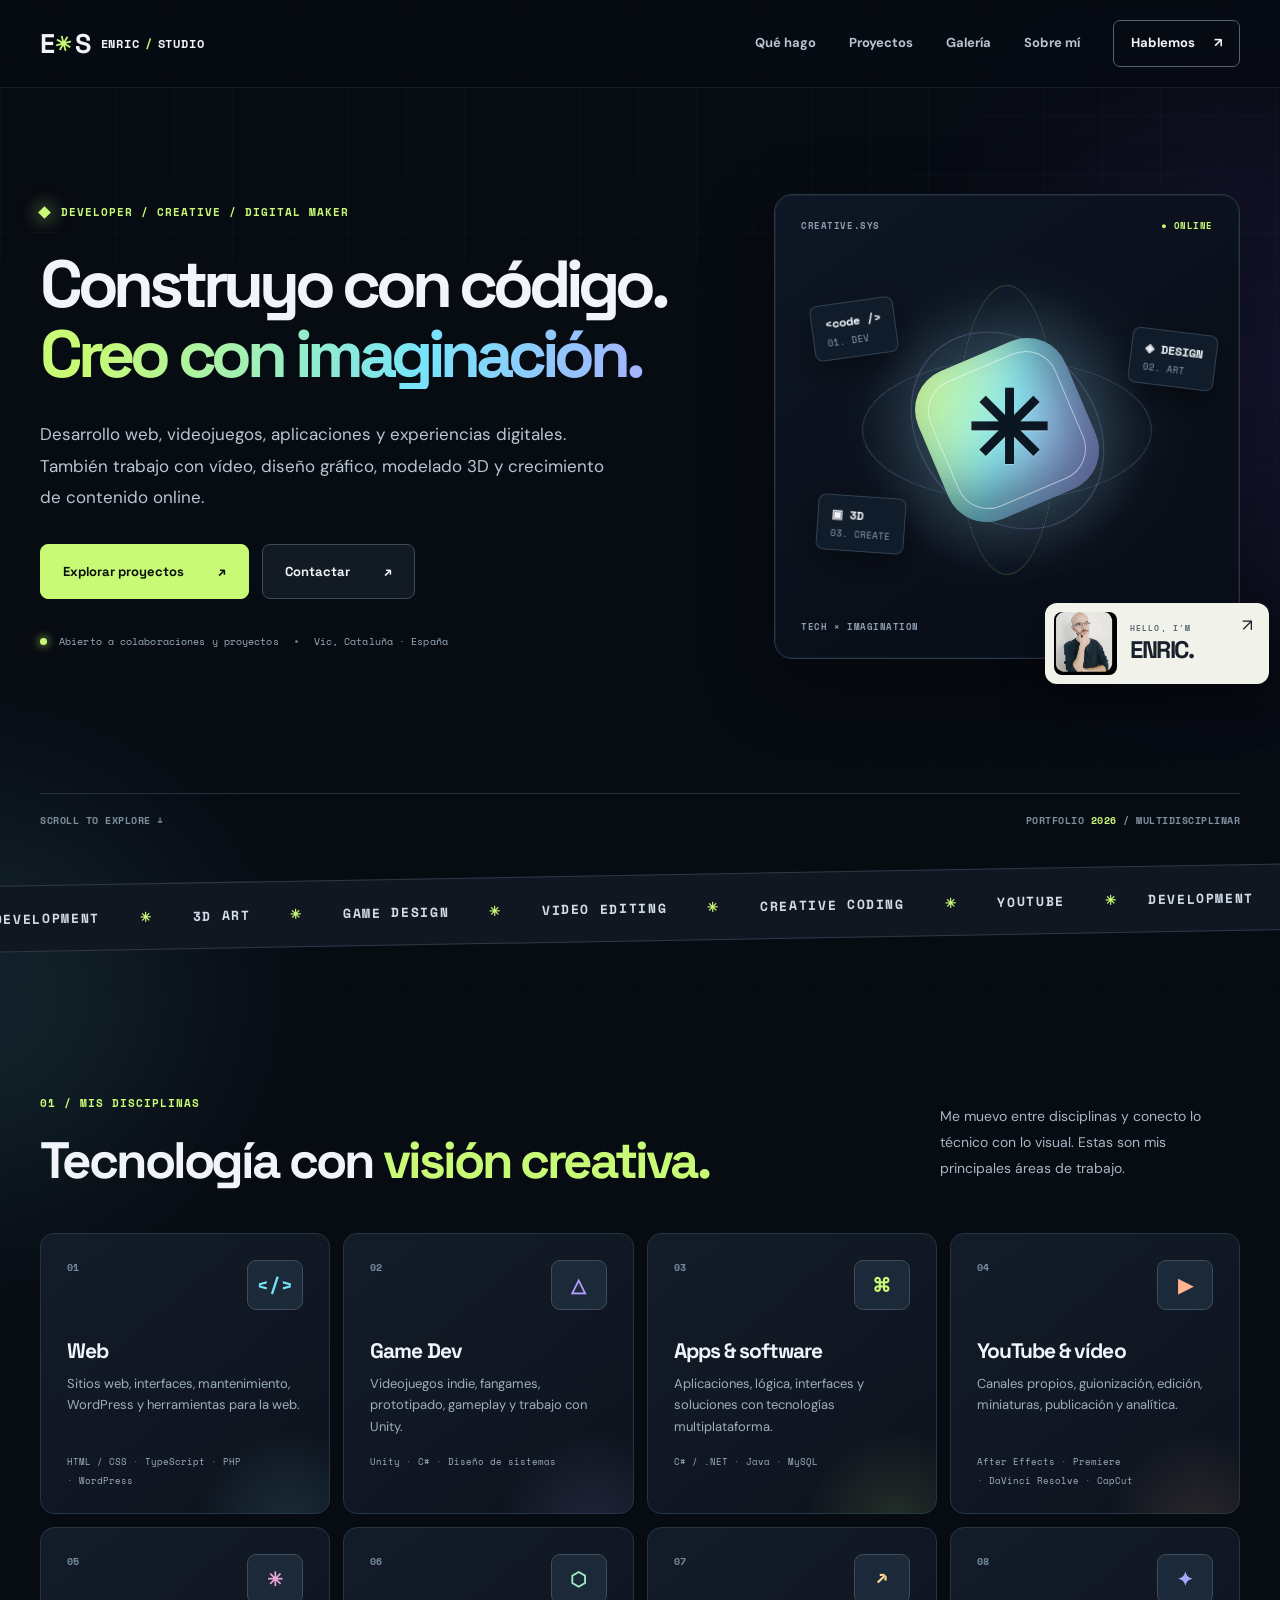
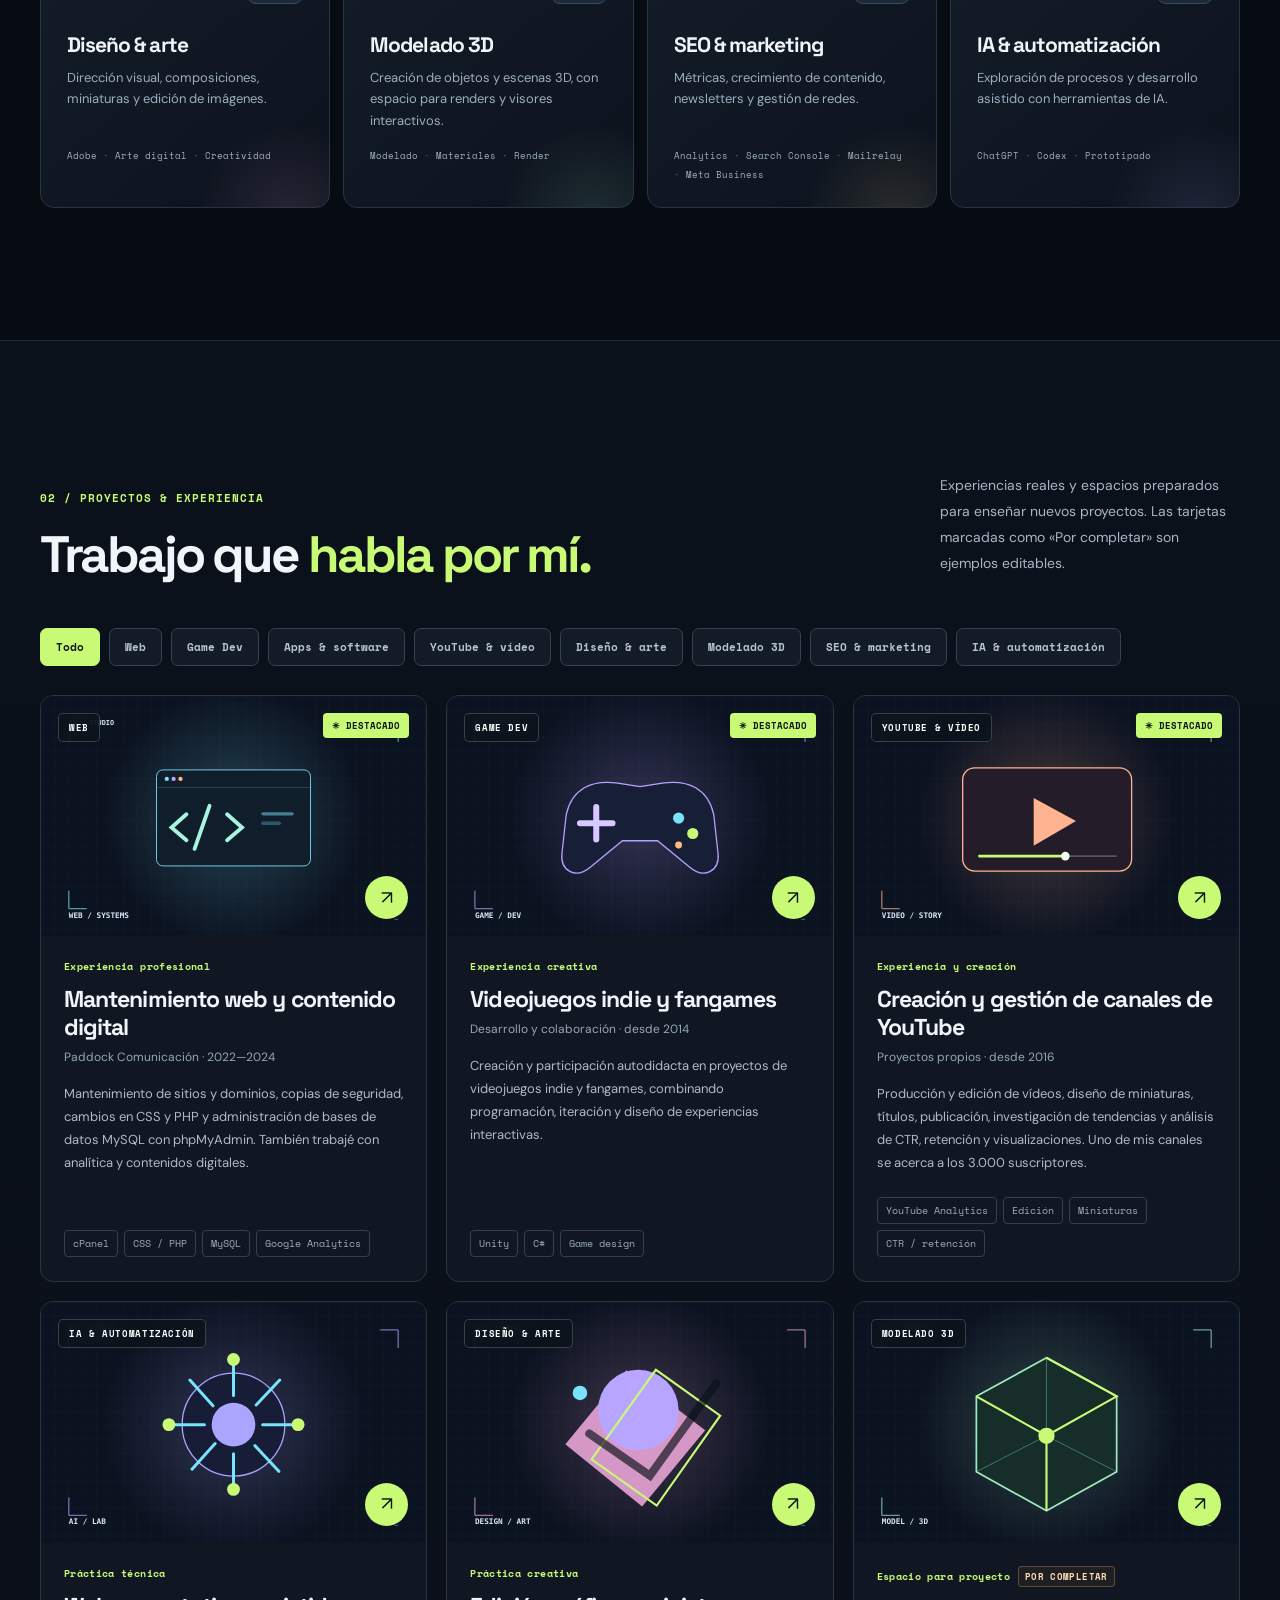
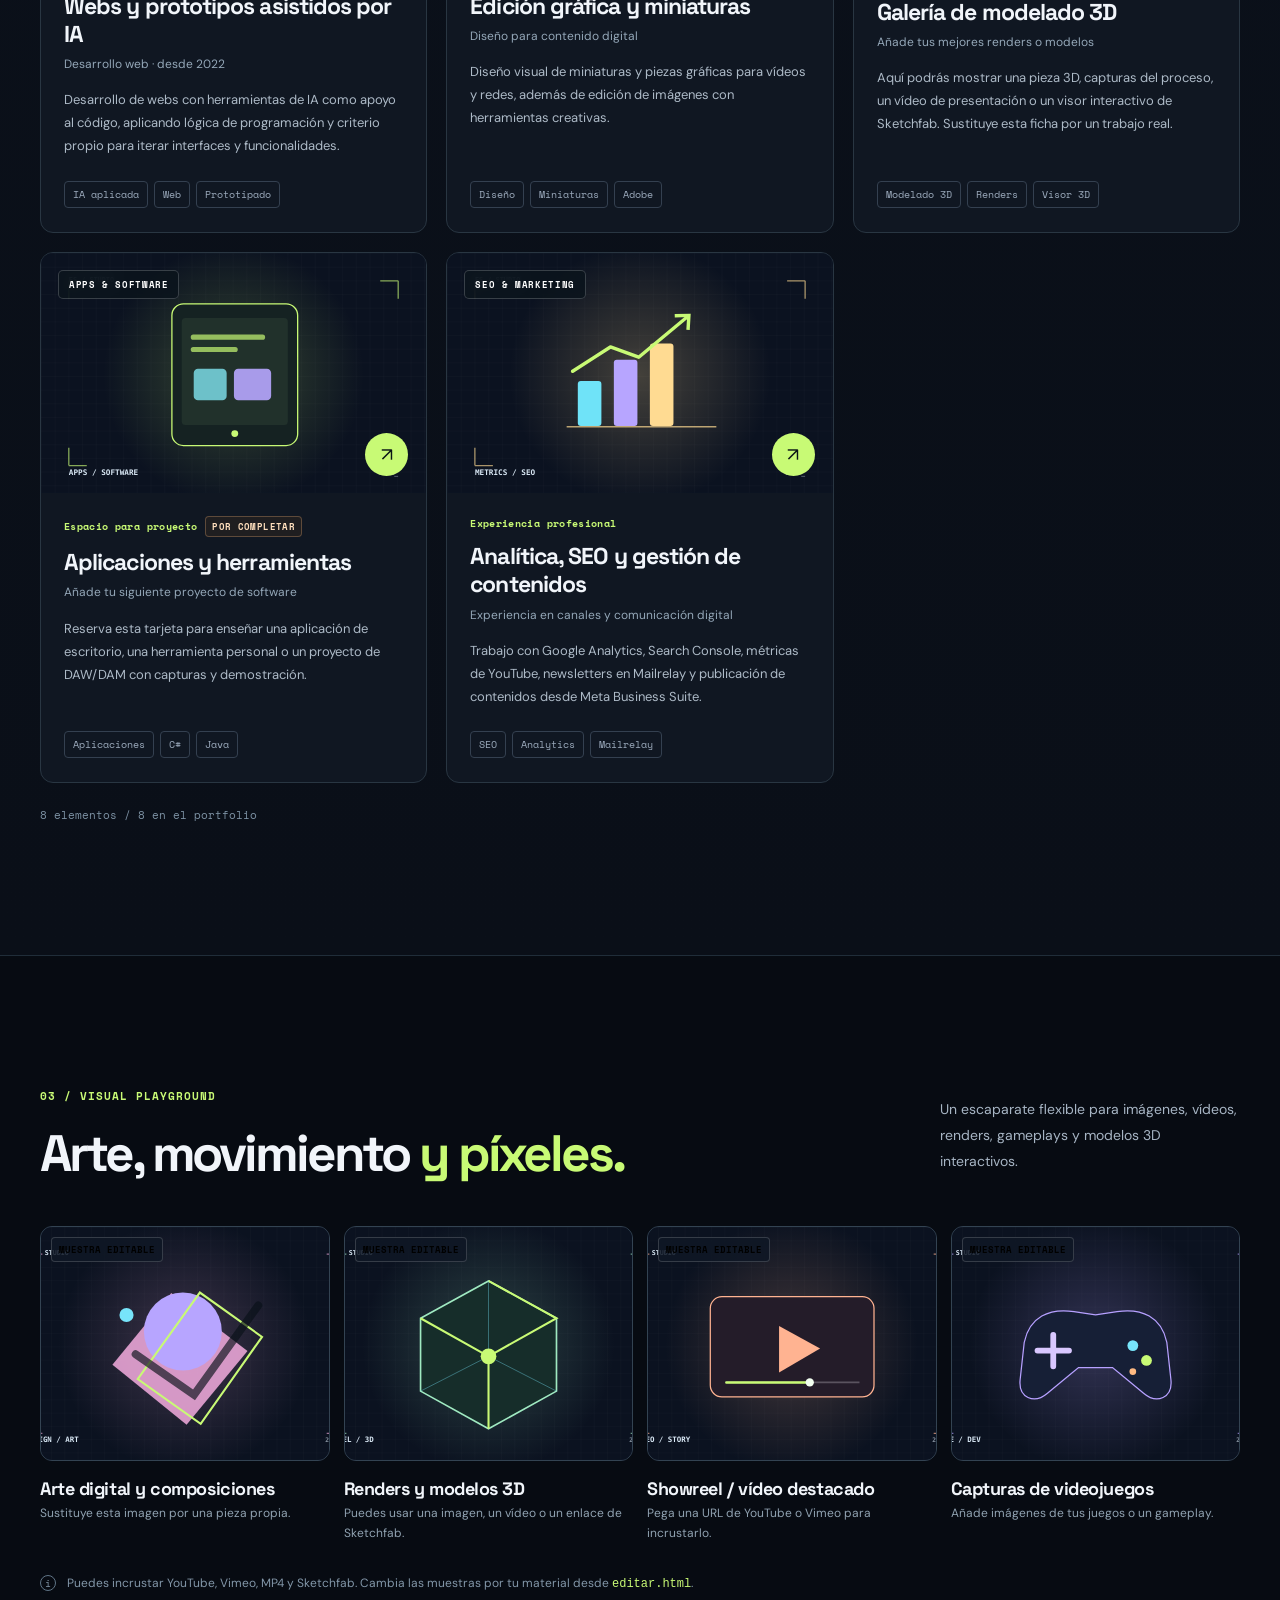
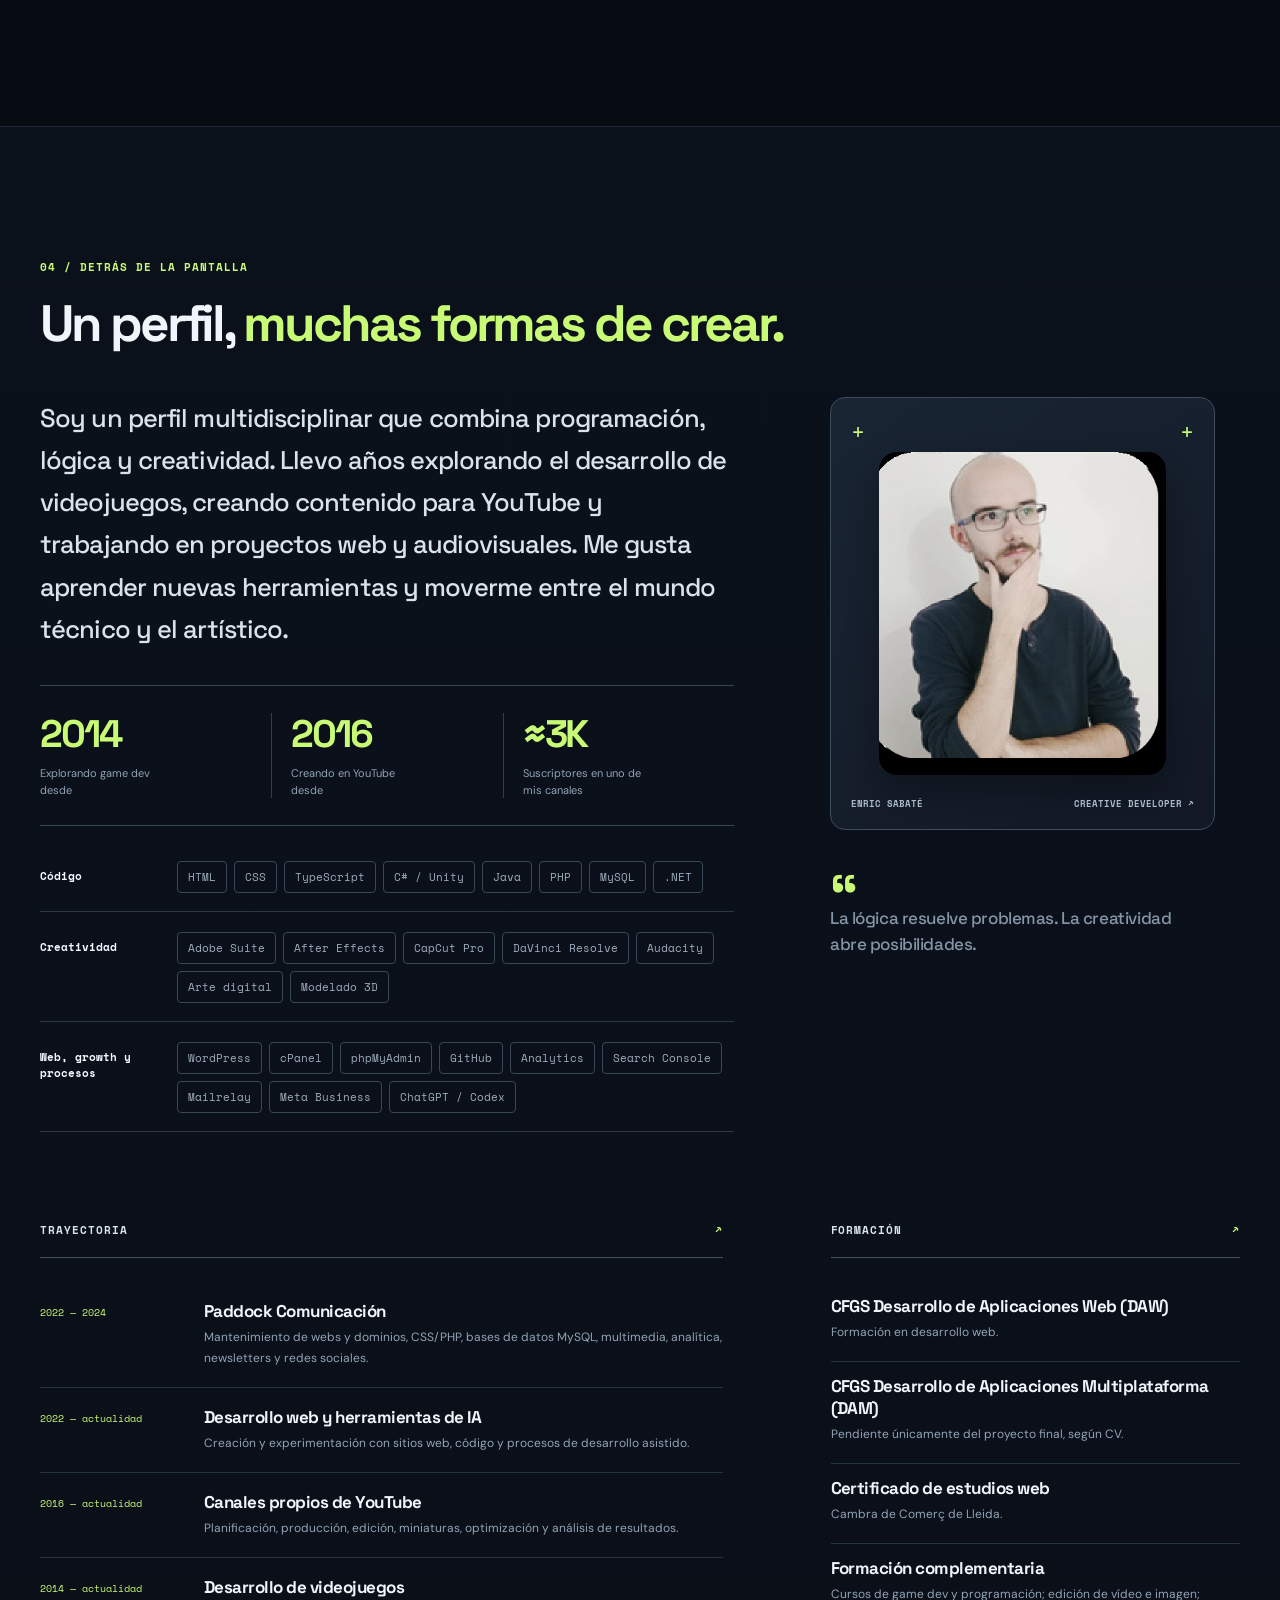
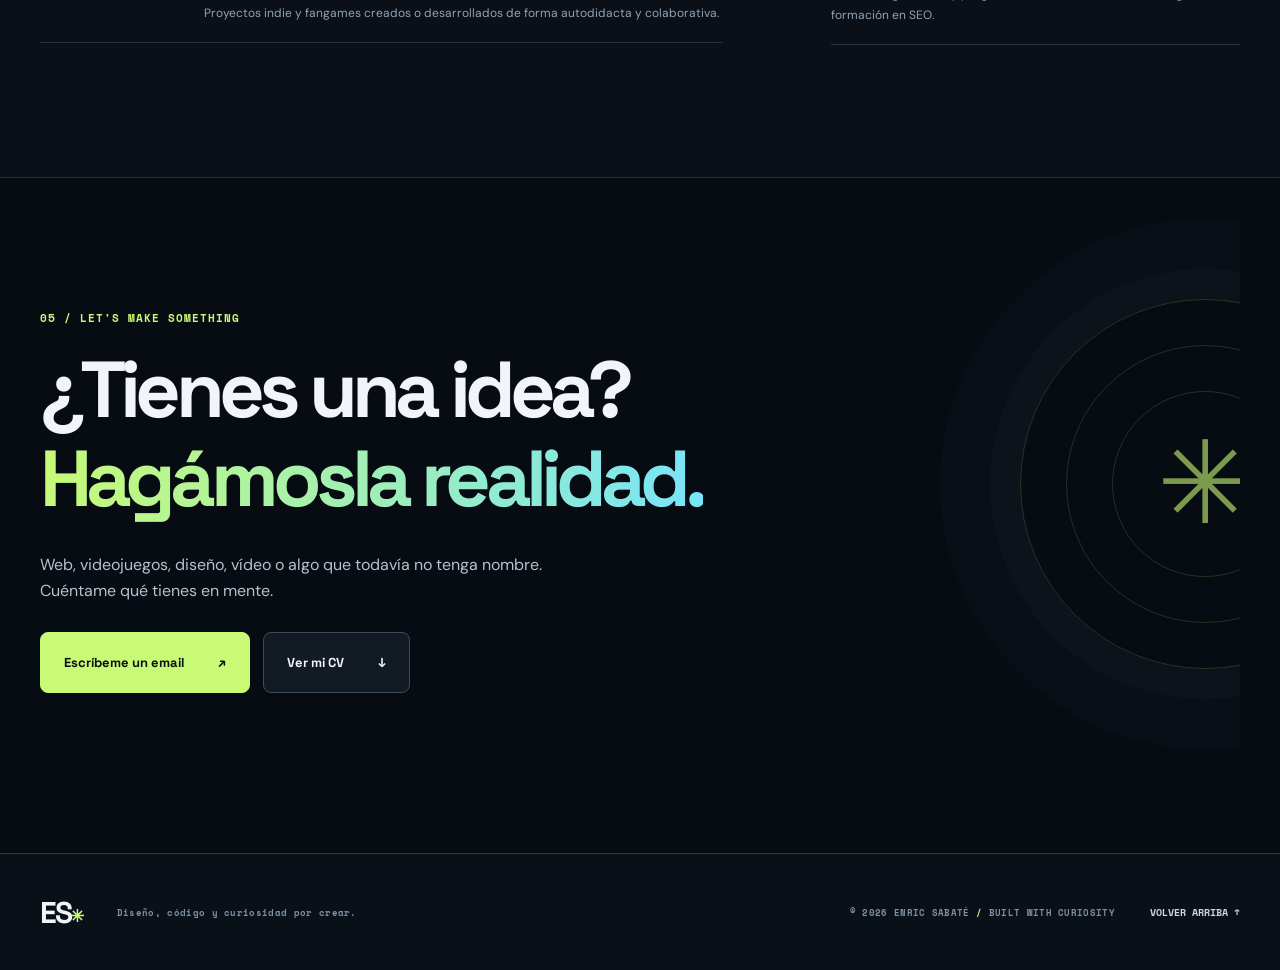
==== index.html @ 43c21bf7 "Add files via upload" ====
<!doctype html>
<html lang="es">
<head>
  <meta charset="utf-8">
  <meta name="viewport" content="width=device-width, initial-scale=1">
  <meta name="theme-color" content="#070b12">
  <meta name="description" content="Enric Sabaté Puertas: desarrollo web, videojuegos, apps, YouTube, arte digital y modelado 3D. Portfolio de desarrollo y creatividad.">
  <meta property="og:title" content="Enric Sabaté — Desarrollo & Creatividad">
  <meta property="og:description" content="Código, videojuegos, vídeo, diseño y 3D. Explora mi trabajo.">
  <meta property="og:type" content="website">
  <link rel="icon" href="assets/favicon.svg" type="image/svg+xml">
  <link rel="preconnect" href="https://fonts.googleapis.com">
  <link rel="preconnect" href="https://fonts.gstatic.com" crossorigin>
  <link href="https://fonts.googleapis.com/css2?family=DM+Sans:wght@400;500;600;700;800&family=Space+Grotesk:wght@400;500;600;700&family=Space+Mono:wght@400;700&display=swap" rel="stylesheet">
  <link rel="stylesheet" href="estilos.css">
  <title>Enric Sabaté — Creative Developer</title>
  <script src="contenido.js" defer></script>
  <script src="app.js" defer></script>
</head>
<body>
  <a class="skip-link" href="#contenido">Saltar al contenido</a>
  <div class="background-grid" aria-hidden="true"></div>
  <div class="ambient ambient-a" aria-hidden="true"></div>
  <div class="ambient ambient-b" aria-hidden="true"></div>
  <header class="site-header" id="inicio">
    <nav class="nav container" aria-label="Navegación principal">
      <a class="brand" href="#inicio" aria-label="Volver al inicio"><span class="brand-icon">E<span class="brand-star">✳</span>S</span><span class="brand-text">ENRIC<span class="brand-divider">/</span>STUDIO</span></a>
      <button class="nav-toggle" type="button" aria-expanded="false" aria-controls="menu" aria-label="Abrir menú"><span></span><span></span><span></span></button>
      <div class="nav-links" id="menu">
        <a href="#servicios">Qué hago</a><a href="#proyectos">Proyectos</a><a href="#galeria">Galería</a><a href="#sobre-mi">Sobre mí</a>
        <a class="nav-cta" href="#contacto">Hablemos <span aria-hidden="true">↗</span></a>
      </div>
    </nav>
  </header>
  <main id="contenido">
    <section class="hero section container" aria-labelledby="hero-title">
      <div class="hero-copy">
        <p class="eyebrow"><span class="square-flash"></span><span id="hero-eyebrow">DEVELOPER / CREATIVE / DIGITAL MAKER</span></p>
        <h1 id="hero-title"><span id="headline-one">Construyo con código.</span><span class="headline-gradient" id="headline-two">Creo con imaginación.</span></h1>
        <p class="hero-description" id="hero-intro"></p>
        <div class="hero-actions"><a class="button button-primary" href="#proyectos">Explorar proyectos <span>↗</span></a><a class="button button-ghost" href="#contacto">Contactar <span>↗</span></a></div>
        <div class="hero-micro"><span class="pulsing-dot"></span><span id="hero-availability"></span><span class="micro-divider"></span><span id="hero-location"></span></div>
      </div>
      <div class="hero-visual" aria-label="Visualización artística y tecnológica">
        <div class="visual-frame">
          <div class="hud-top"><span>CREATIVE.SYS</span><span class="hud-green">● ONLINE</span></div>
          <div class="orbital-stage" aria-hidden="true">
            <div class="orbital-glow"></div><div class="orbit orbit-one"></div><div class="orbit orbit-two"></div><div class="orbit orbit-three"></div>
            <div class="core-shape"><div class="shape-inner">✳</div></div>
            <div class="floating-label floating-label-a">&lt;code /&gt;<span>01. DEV</span></div>
            <div class="floating-label floating-label-b">◈ DESIGN<span>02. ART</span></div>
            <div class="floating-label floating-label-c">▣ 3D<span>03. CREATE</span></div>
          </div>
          <div class="hud-bottom"><span>TECH × IMAGINATION</span><span>ES—001 / 2026</span></div>
        </div>
        <div class="portrait-tile"><img id="hero-portrait" src="assets/media/retrato-enric.png" alt="Retrato de Enric Sabaté" loading="eager"><div><small>HELLO, I'M</small><strong id="mini-name">ENRIC.</strong></div><span class="portrait-arrow">↗</span></div>
      </div>
      <div class="hero-bottom"><span>SCROLL TO EXPLORE <span aria-hidden="true">↓</span></span><span>PORTFOLIO <b>2026</b> / MULTIDISCIPLINAR</span></div>
    </section>
    <div class="ticker" aria-hidden="true"><div class="ticker-track"><span>DEVELOPMENT <i>✳</i> 3D ART <i>✳</i> GAME DESIGN <i>✳</i> VIDEO EDITING <i>✳</i> CREATIVE CODING <i>✳</i> YOUTUBE <i>✳</i></span><span>DEVELOPMENT <i>✳</i> 3D ART <i>✳</i> GAME DESIGN <i>✳</i> VIDEO EDITING <i>✳</i> CREATIVE CODING <i>✳</i> YOUTUBE <i>✳</i></span></div></div>
    <section class="section container services-section" id="servicios" aria-labelledby="services-title">
      <div class="section-heading"><div><p class="section-kicker">01 / MIS DISCIPLINAS</p><h2 id="services-title">Tecnología con <em>visión creativa.</em></h2></div><p>Me muevo entre disciplinas y conecto lo técnico con lo visual. Estas son mis principales áreas de trabajo.</p></div>
      <div class="services-grid" id="services-grid"></div>
    </section>
    <section class="section section-panel projects-section" id="proyectos" aria-labelledby="projects-title"><div class="container">
      <div class="section-heading"><div><p class="section-kicker">02 / PROYECTOS & EXPERIENCIA</p><h2 id="projects-title">Trabajo que <em>habla por mí.</em></h2></div><p>Experiencias reales y espacios preparados para enseñar nuevos proyectos. Las tarjetas marcadas como «Por completar» son ejemplos editables.</p></div>
      <div class="filter-row" id="project-filters" role="group" aria-label="Filtrar proyectos"></div>
      <div class="projects-grid" id="projects-grid" aria-live="polite"></div>
      <p class="project-count" id="project-count"></p>
    </div></section>
    <section class="section container gallery-section" id="galeria" aria-labelledby="gallery-title">
      <div class="section-heading"><div><p class="section-kicker">03 / VISUAL PLAYGROUND</p><h2 id="gallery-title">Arte, movimiento <em>y píxeles.</em></h2></div><p>Un escaparate flexible para imágenes, vídeos, renders, gameplays y modelos 3D interactivos.</p></div>
      <div class="gallery-grid" id="gallery-grid"></div>
      <p class="gallery-footnote"><span class="info-dot">i</span> Puedes incrustar YouTube, Vimeo, MP4 y Sketchfab. Cambia las muestras por tu material desde <code>editar.html</code>.</p>
    </section>
    <section class="section section-panel about-section" id="sobre-mi" aria-labelledby="about-title"><div class="container">
      <div class="section-heading"><div><p class="section-kicker">04 / DETRÁS DE LA PANTALLA</p><h2 id="about-title">Un perfil, <em>muchas formas de crear.</em></h2></div></div>
      <div class="about-layout"><div class="about-main"><p class="about-intro" id="about-text"></p><div class="stats-grid" id="stats-grid"></div><div class="stack-list" id="stack-list"></div></div><div class="about-side"><div class="about-photo"><img id="about-portrait" alt="Retrato de Enric Sabaté" src="assets/media/retrato-enric.png" loading="lazy"><div class="photo-caption"><span>ENRIC SABATÉ</span><span>CREATIVE DEVELOPER ↗</span></div></div><div class="about-quote"><span>“</span>La lógica resuelve problemas. La creatividad abre posibilidades.</div></div></div>
      <div class="career-layout"><div><p class="tiny-heading">TRAYECTORIA <span>↗</span></p><div class="timeline" id="timeline"></div></div><div><p class="tiny-heading">FORMACIÓN <span>↗</span></p><div class="education" id="education"></div></div></div>
    </div></section>
    <section class="contact-section section container" id="contacto" aria-labelledby="contact-title"><div class="contact-inner"><p class="section-kicker">05 / LET'S MAKE SOMETHING</p><h2 id="contact-title">¿Tienes una idea?<br><em>Hagámosla realidad.</em></h2><p>Web, videojuegos, diseño, vídeo o algo que todavía no tenga nombre. Cuéntame qué tienes en mente.</p><div class="contact-actions"><a class="button button-primary button-large" id="contact-email" href="mailto:enricsabate.es@gmail.com">Escríbeme un email <span>↗</span></a><a class="button button-ghost button-large" id="contact-cv" href="#" hidden>Ver mi CV <span>↓</span></a></div><div class="contact-socials" id="contact-socials"></div></div><div class="contact-orbit" aria-hidden="true"><span>✳</span></div></section>
  </main>
  <footer class="site-footer"><div class="container footer-inner"><a href="#inicio" class="footer-logo" aria-label="Subir al inicio">ES<span>✳</span></a><p id="footer-note"></p><p>© <span id="year"></span> ENRIC SABATÉ <span class="footer-sep">/</span> BUILT WITH CURIOSITY</p><a href="#inicio">VOLVER ARRIBA ↑</a></div></footer>
  <dialog class="media-dialog" id="media-dialog" aria-label="Detalle de proyecto"><div class="dialog-shell"><button class="dialog-close" id="dialog-close" aria-label="Cerrar ventana" type="button">✕</button><div id="dialog-content"></div></div></dialog>
  <div class="toast" id="toast" role="status" aria-live="polite"></div>
</body>
</html>
---- estilos.css ----
/* ENRIC / STUDIO — Custom CSS, sin frameworks ni compilación */
:root{--bg:#070b12;--bg2:#0d121d;--panel:#101721;--panel2:#141c29;--line:#26303e;--text:#f1f5fa;--muted:#a1afbf;--faint:#657486;--lime:#c8fa75;--cyan:#77e4fa;--violet:#b6a0ff;--pink:#e8a5d5;--orange:#ffba82;--font:'DM Sans',sans-serif;--display:'Space Grotesk',sans-serif;--mono:'Space Mono',monospace;--radius:19px;--container:1260px}
*,*::before,*::after{box-sizing:border-box}html{scroll-behavior:smooth;scroll-padding-top:110px}body{margin:0;background:var(--bg);color:var(--text);font-family:var(--font);font-size:16px;line-height:1.6;overflow-x:hidden}body.dialog-open{overflow:hidden}::selection{background:var(--lime);color:#111}
a{color:inherit;text-decoration:none}button,input,select,textarea{font:inherit}button{cursor:pointer}img{max-width:100%;display:block}a:focus-visible,button:focus-visible{outline:2px solid var(--lime);outline-offset:5px}h1,h2,h3,p{margin-top:0}.container{width:min(calc(100% - 80px),var(--container));margin-inline:auto}.section{padding-top:132px;padding-bottom:132px;position:relative}.skip-link{position:fixed;z-index:1000;top:-100px;left:10px;padding:12px 18px;background:var(--lime);color:#070b12}.skip-link:focus{top:10px}.background-grid{position:absolute;inset:0 0 auto;height:1040px;z-index:-3;background-image:linear-gradient(to right,rgba(127,154,179,.047) 1px,transparent 1px),linear-gradient(to bottom,rgba(127,154,179,.047) 1px,transparent 1px);background-size:58px 58px;mask-image:linear-gradient(#000,transparent)}.ambient{position:absolute;pointer-events:none;z-index:-2;filter:blur(100px);border-radius:50%;opacity:.11}.ambient-a{width:420px;height:480px;top:130px;right:-160px;background:#8259ff}.ambient-b{width:470px;height:390px;top:800px;left:-280px;background:#76e4fa}
.site-header{position:sticky;top:0;z-index:50;border-bottom:1px solid rgba(100,122,143,.17);background:rgba(7,11,18,.78);backdrop-filter:blur(24px)}.nav{height:87px;display:flex;justify-content:space-between;align-items:center;gap:25px}.brand{display:flex;align-items:center;gap:13px;white-space:nowrap}.brand-icon{font-family:var(--display);font-weight:700;letter-spacing:-.12em;font-size:27px;display:flex;align-items:center;justify-content:center;gap:3px}.brand-star{color:var(--lime);font-size:20px;letter-spacing:0;transform:rotate(-15deg);display:inline-block}.brand-text{font-family:var(--mono);font-size:12px;letter-spacing:.07em;font-weight:700}.brand-divider{color:var(--lime);margin:0 5px}.nav-links{display:flex;align-items:center;gap:33px}.nav-links>a{font-size:13px;font-weight:700;color:#b8c3d0;transition:color .2s}.nav-links>a:hover{color:white}.nav-links .nav-cta{display:inline-flex;align-items:center;gap:19px;padding:12px 17px;border:1px solid #57616a;border-radius:7px;color:var(--text)}.nav-links .nav-cta:hover{background:var(--lime);color:#080b10;border-color:var(--lime)}.nav-toggle{display:none}
.hero{display:grid;grid-template-columns:minmax(0,1.18fr) minmax(350px,.82fr);align-items:center;gap:64px;padding-top:106px;padding-bottom:25px;min-height:690px}.hero-copy{z-index:1}.eyebrow,.section-kicker,.tiny-heading{font-family:var(--mono);letter-spacing:.09em;color:var(--lime);font-size:11px;font-weight:700}.eyebrow{display:flex;gap:12px;align-items:center;margin-bottom:29px}.square-flash{width:9px;height:9px;background:var(--lime);box-shadow:0 0 18px var(--lime);transform:rotate(45deg)}.hero h1{font:700 clamp(58px,5.2vw,93px)/1.045 var(--display);letter-spacing:-.079em;margin-bottom:30px;max-width:850px}.hero h1 span{display:block}.headline-gradient{background:linear-gradient(106deg,var(--lime) 9%,var(--cyan) 57%,var(--violet) 102%);color:transparent;-webkit-background-clip:text;background-clip:text}.hero-description{max-width:570px;color:#b9c6d3;font-size:17px;line-height:1.85;margin-bottom:30px}.hero-actions,.contact-actions{display:flex;align-items:center;gap:13px;flex-wrap:wrap}.button{border-radius:8px;padding:15px 22px;min-height:55px;display:inline-flex;align-items:center;justify-content:space-between;gap:34px;font:700 13px var(--display);transition:transform .2s,background .2s,border .2s}.button:hover{transform:translateY(-3px)}.button-primary{background:var(--lime);color:#09100c;border:1px solid var(--lime)}.button-primary:hover{background:#e1ffaf}.button-ghost{border:1px solid #3e4a57;color:var(--text);background:#121a23}.button-ghost:hover{background:#26313c;border-color:#7a8a98}.hero-micro{display:flex;align-items:center;flex-wrap:wrap;gap:12px;color:#9baebd;margin-top:35px;font-family:var(--mono);font-size:10px;letter-spacing:.01em}.pulsing-dot{width:7px;height:7px;border-radius:50%;background:var(--lime);box-shadow:0 0 10px #c8fa75;animation:pulse 2.8s ease-in-out infinite}.micro-divider{width:3px;height:3px;border-radius:50%;background:#647283;margin:0 4px}
.hero-visual{position:relative;align-self:stretch;min-height:460px;display:flex;align-items:center;justify-content:center}.visual-frame{position:relative;width:100%;height:465px;border:1px solid #293749;border-radius:18px;overflow:hidden;background:radial-gradient(ellipse at 52% 50%,rgba(78,104,134,.2),transparent 52%),linear-gradient(145deg,#0e1725,#090e18 70%);box-shadow:0 25px 75px #0005}.visual-frame::before{content:'';position:absolute;inset:0;background:linear-gradient(to right,transparent 49.9%,#92a9bc0d 50%,transparent 50.1%),linear-gradient(to bottom,transparent 49.9%,#92a9bc0c 50%,transparent 50.1%);background-size:50px 50px}.visual-frame::after{content:'';position:absolute;inset:0;border:1px solid #aabfcc14;border-radius:18px;pointer-events:none}.hud-top,.hud-bottom{position:absolute;z-index:3;left:26px;right:26px;display:flex;justify-content:space-between;gap:10px;font:700 9px var(--mono);letter-spacing:.06em;color:#8d9eb1}.hud-top{top:24px}.hud-bottom{bottom:25px}.hud-green{color:var(--lime)}.orbital-stage{position:absolute;inset:45px 0 38px;display:grid;place-items:center}.orbital-glow{position:absolute;width:320px;height:300px;border-radius:50%;background:radial-gradient(circle,#a7e8fc33,transparent 68%);filter:blur(10px)}.orbit{position:absolute;width:290px;height:290px;border:1px solid #8399bb59;border-radius:50%;transform:rotateX(61deg) rotate(-37deg);box-shadow:0 0 25px #8aa9ff08 inset}.orbit-one{animation:spin 25s linear infinite}.orbit-two{transform:rotateY(70deg) rotate(-36deg);border-color:#c8fa7540;animation:spin-2 29s linear infinite}.orbit-three{width:215px;height:215px;transform:rotate(48deg) rotateX(36deg);border-color:#b6a0ff54;animation:spin-3 15s linear infinite}.core-shape{width:160px;height:160px;display:grid;place-items:center;position:relative;z-index:1;background:linear-gradient(130deg,#d0fe81 0%,#8ee7f0 49%,#bba4ff 100%);border-radius:26%;transform:rotate(-23deg);box-shadow:0 0 65px #9beffb29,inset -20px -30px 60px #09223391;animation:float 5s ease-in-out infinite}.core-shape::before{content:'';position:absolute;inset:12px;border-radius:24%;border:1px solid #ffffff80}.core-shape::after{content:'';position:absolute;width:100%;height:100%;border-radius:26%;background:linear-gradient(145deg,#ffffff8a,transparent 45%);opacity:.27}.shape-inner{font-size:99px;line-height:1;color:#0a1722;transform:rotate(23deg);font-family:var(--display);font-weight:700;text-shadow:0 1px 1px #fff5}.floating-label{position:absolute;z-index:2;color:var(--text);font:700 12px var(--mono);background:#111e2be3;backdrop-filter:blur(10px);border:1px solid #53677c80;border-radius:8px;padding:10px 13px;box-shadow:0 12px 30px #0006}.floating-label span{display:block;color:#89a1b7;font:400 9px var(--mono);margin-top:4px}.floating-label-a{top:16%;left:8%;transform:rotate(-8deg)}.floating-label-b{right:5%;top:24%;transform:rotate(7deg)}.floating-label-c{bottom:18%;left:9%;transform:rotate(4deg)}.portrait-tile{position:absolute;z-index:4;right:-29px;bottom:-25px;display:flex;gap:13px;align-items:center;background:#f1f3ea;color:#17202b;border-radius:12px;padding:9px 16px 9px 9px;min-width:224px;box-shadow:0 18px 45px #0007}.portrait-tile img{width:63px;height:63px;object-fit:cover;border-radius:8px}.portrait-tile small{font:700 8px var(--mono);letter-spacing:.14em;color:#5c6b73;display:block}.portrait-tile strong{font:700 24px var(--display);letter-spacing:-.06em}.portrait-arrow{margin-left:auto;align-self:flex-start;font-size:17px}.hero-bottom{grid-column:1/-1;border-top:1px solid var(--line);margin-top:70px;padding:19px 0 0;display:flex;justify-content:space-between;font:700 10px var(--mono);letter-spacing:.05em;color:#7d90a0}.hero-bottom b{color:var(--lime)}
.ticker{overflow:hidden;border-top:1px solid #2d3846;border-bottom:1px solid #2d3846;background:#101721;transform:rotate(-1deg) scale(1.01);margin:22px 0}.ticker-track{display:flex;width:max-content;animation:marquee 34s linear infinite}.ticker-track span{font:700 13px var(--mono);letter-spacing:.12em;color:#d3deea;padding:22px 0;white-space:nowrap}.ticker-track i{font-style:normal;color:var(--lime);padding:0 30px}
.section-heading{display:flex;align-items:end;justify-content:space-between;gap:52px;margin-bottom:44px}.section-heading>div{max-width:800px}.section-kicker{margin-bottom:19px}.section-heading h2,.contact-inner h2{font:700 clamp(40px,4vw,65px)/1.12 var(--display);letter-spacing:-.06em;margin:0}.section-heading h2 em,.contact-inner h2 em{font-style:normal;color:var(--lime)}.section-heading>p{width:300px;flex-shrink:0;margin:0 0 7px;color:#a7b5c4;font-size:14px;line-height:1.85}.services-grid{display:grid;grid-template-columns:repeat(4,minmax(0,1fr));gap:13px}.service-card{position:relative;min-height:265px;background:linear-gradient(140deg,#131c29,#0d131d);border:1px solid #263544;border-radius:14px;padding:26px;overflow:hidden;transition:border-color .25s,transform .25s,background .25s}.service-card:hover{transform:translateY(-7px);border-color:#a7d6ab7a;background:#172232}.service-card::after{content:'';position:absolute;inset:auto -60px -110px auto;width:200px;height:200px;border-radius:50%;background:radial-gradient(circle,var(--card-glow,#c8fa75) 0%,transparent 65%);opacity:.12;pointer-events:none}.service-top{display:flex;justify-content:space-between;align-items:start}.service-number{font:700 10px var(--mono);color:#768b9e}.service-symbol{display:grid;place-items:center;border:1px solid #3c4c5e;background:#1b2938;color:var(--card-glow,var(--lime));border-radius:9px;min-width:56px;height:50px;font:700 19px var(--mono)}.service-card h3{font:700 21px var(--display);letter-spacing:-.045em;margin:27px 0 9px}.service-card p{color:#9caebe;font-size:13px;line-height:1.65;min-height:67px;margin-bottom:15px}.service-tags,.project-tags{display:flex;gap:6px;flex-wrap:wrap}.service-tags span{color:#9fb0c3;font:400 9px var(--mono)}.service-tags span+span::before{content:'·';margin-right:6px;color:#728295}
.section-panel{background:linear-gradient(180deg,#0b111b,#0a0f18);border-top:1px solid #202d39;border-bottom:1px solid #202d39}.filter-row{display:flex;gap:9px;flex-wrap:wrap;margin:0 0 29px}.filter-btn{padding:10px 15px;border:1px solid #354251;background:#121b26;color:#b6c3ce;font:700 11px var(--mono);border-radius:7px;transition:.2s}.filter-btn:hover{border-color:#899aa6;color:#fff}.filter-btn[aria-pressed="true"]{background:var(--lime);border-color:var(--lime);color:#111817}.projects-grid{display:grid;grid-template-columns:repeat(3,minmax(0,1fr));gap:19px}.project-card{background:#101722;border:1px solid #293642;border-radius:13px;overflow:hidden;display:flex;flex-direction:column;transition:transform .25s,border-color .25s}.project-card:hover{transform:translateY(-6px);border-color:#78918b}.project-media{position:relative;display:block;width:100%;aspect-ratio:16/10;overflow:hidden;background:#151f2d;border:0;padding:0;text-align:left}.project-media img{width:100%;height:100%;object-fit:cover;transition:transform .45s}.project-card:hover .project-media img{transform:scale(1.06)}.card-media-badge{position:absolute;top:17px;left:17px;padding:7px 10px;background:#0b141ddb;backdrop-filter:blur(9px);border:1px solid #ffffff30;border-radius:5px;color:white;font:700 9px var(--mono);text-transform:uppercase;letter-spacing:.07em}.card-featured{position:absolute;top:17px;right:17px;background:#c8fa75;color:#0a1214;border-radius:4px;padding:6px 9px;font:700 9px var(--mono)}.card-action{position:absolute;right:18px;bottom:17px;width:43px;height:43px;border-radius:50%;display:grid;place-items:center;color:#0a1516;background:var(--lime);font-size:19px;transition:transform .2s}.project-card:hover .card-action{transform:rotate(45deg)}.project-details{display:flex;flex-direction:column;flex:1;padding:23px 23px 24px}.project-eyebrow{color:var(--lime);font:700 10px var(--mono);letter-spacing:.035em;margin-bottom:11px}.project-details h3{font:700 23px/1.22 var(--display);letter-spacing:-.04em;margin-bottom:7px}.project-subtitle{color:#94a7b8;font-size:12px;margin:0 0 14px}.project-desc{color:#adbac7;font-size:13px;line-height:1.78;flex:1}.project-tags{padding-top:10px}.project-tags span{font:400 10px var(--mono);border:1px solid #344050;border-radius:4px;padding:5px 8px;color:#9dacbe}.placeholder-banner{display:inline-block;color:#ffdfbd;border:1px solid #cc98685c;background:#5c3b1f36;padding:3px 6px;border-radius:4px;margin-left:8px;font:700 9px var(--mono)}.project-count{margin:24px 0 0;font:11px var(--mono);color:#7e93a5}.empty-state{padding:50px 25px;border:1px dashed #405163;border-radius:14px;text-align:center;color:var(--muted)}
.gallery-grid{display:grid;grid-template-columns:repeat(4,minmax(0,1fr));gap:14px}.gallery-card{display:flex;flex-direction:column;min-width:0}.gallery-picture{height:235px;border:1px solid #334352;border-radius:12px;overflow:hidden;position:relative;background:#182132;padding:0;width:100%;display:block}.gallery-picture img{width:100%;height:100%;object-fit:cover;transition:transform .35s}.gallery-picture:hover img{transform:scale(1.08)}.gallery-play{position:absolute;inset:0;display:grid;place-items:center;font-size:24px;color:#101622}.gallery-play span{display:grid;place-items:center;width:65px;height:65px;border-radius:50%;background:#d5f996eb;box-shadow:0 0 35px #080d1466}.gallery-placeholder{position:absolute;top:10px;left:10px;font:700 9px var(--mono);background:#101825dd;border-radius:4px;padding:5px 7px;border:1px solid #ffffff29}.gallery-meta{margin-top:16px}.gallery-meta strong{display:block;font:700 18px var(--display);letter-spacing:-.025em}.gallery-meta p{color:#90a2b1;font-size:12px;line-height:1.65;margin:4px 0 0}.gallery-footnote{font-size:12px;color:#8296a8;margin:30px 0 0}.gallery-footnote code{color:var(--lime)}.info-dot{display:inline-grid;place-items:center;width:16px;height:16px;border:1px solid #5f7486;border-radius:50%;font:10px var(--mono);margin-right:8px}
.about-layout{display:grid;grid-template-columns:minmax(0,1.1fr) minmax(280px,.65fr);gap:8%;align-items:start}.about-intro{font:500 clamp(21px,2vw,28px)/1.65 var(--display);letter-spacing:-.035em;color:#d8e3ed;margin:0 0 30px}.stats-grid{display:grid;grid-template-columns:repeat(3,minmax(0,1fr));border-top:1px solid #384656;border-bottom:1px solid #384656;margin:35px 0;padding:27px 0}.stat+.stat{border-left:1px solid #303d4c;padding-left:19px}.stat strong{display:block;font:700 clamp(30px,3vw,42px)/1.1 var(--display);letter-spacing:-.055em;color:var(--lime)}.stat span{display:block;color:#90a4b6;font-size:11px;line-height:1.5;margin-top:10px;max-width:120px}.stack-list{display:grid;gap:20px}.stack-row{display:grid;grid-template-columns:122px 1fr;gap:15px;padding-bottom:18px;border-bottom:1px solid #2b3744}.stack-row h3{font:700 11px var(--mono);color:#f3f8ff;margin:7px 0 0}.stack-chips{display:flex;flex-wrap:wrap;gap:7px}.stack-chips span{font:11px var(--mono);padding:7px 10px;border:1px solid #384857;border-radius:4px;color:#9dadbb}.about-photo{position:relative;max-width:385px;aspect-ratio:4/4.5;border:1px solid #3e4d5e;background:linear-gradient(145deg,#192534,#121824);border-radius:15px;overflow:hidden;display:flex;align-items:center;justify-content:center}.about-photo img{width:75%;height:75%;object-fit:cover;object-position:center top;border-radius:18px;filter:saturate(.75);box-shadow:0 15px 40px #0005}.about-photo::before{content:'+';position:absolute;top:16px;left:20px;font:23px var(--mono);color:var(--lime)}.about-photo::after{content:'+';position:absolute;top:16px;right:20px;font:23px var(--mono);color:var(--lime)}.photo-caption{position:absolute;left:20px;right:20px;bottom:19px;display:flex;justify-content:space-between;font:700 9px var(--mono);color:#a9bacb}.about-quote{max-width:360px;color:#8495a5;font:500 17px/1.55 var(--display);letter-spacing:-.025em;margin-top:30px}.about-quote>span{font:700 55px var(--display);color:var(--lime);display:block;height:45px}.career-layout{display:grid;grid-template-columns:1.25fr .75fr;gap:9%;margin-top:90px}.tiny-heading{border-bottom:1px solid #435161;padding-bottom:17px;color:#d7e3ed;display:flex;align-items:center;justify-content:space-between;margin-bottom:24px}.tiny-heading span{color:var(--lime)}.timeline-item{display:grid;grid-template-columns:142px 1fr;gap:22px;padding:18px 0;border-bottom:1px solid #25323f}.timeline-years{font:10px var(--mono);color:var(--lime);padding-top:5px}.timeline-item h3,.education-item h3{font:700 17px var(--display);letter-spacing:-.03em;margin-bottom:5px}.timeline-item p,.education-item p{font-size:12px;color:#91a4b6;line-height:1.75;margin:0}.education-item{padding:13px 0 18px;border-bottom:1px solid #25323f}
.contact-section{min-height:520px;overflow:hidden;display:flex;align-items:center}.contact-inner{position:relative;z-index:2;max-width:900px}.contact-inner h2{font-size:clamp(48px,6.2vw,90px);letter-spacing:-.074em}.contact-inner h2 em{background:linear-gradient(100deg,var(--lime),var(--cyan));-webkit-background-clip:text;background-clip:text;color:transparent}.contact-inner>p:not(.section-kicker){margin:28px 0 29px;max-width:580px;color:#b5c2d0;font-size:16px}.button-large{padding:18px 23px;min-height:61px}.contact-socials{margin-top:28px;display:flex;flex-wrap:wrap;gap:15px}.contact-socials a{font:11px var(--mono);color:#b2c2d0;border-bottom:1px solid #536476;padding-bottom:2px}.contact-socials a:hover{color:var(--lime);border-color:var(--lime)}.contact-orbit{position:absolute;right:-150px;top:18%;width:370px;height:370px;border:1px solid #c8fa752c;border-radius:50%;display:grid;place-items:center;box-shadow:0 0 0 30px #b5ccff06,0 0 0 80px #b5ccff04}.contact-orbit::before,.contact-orbit::after{content:'';position:absolute;border-radius:50%;border:1px solid #c8fa7528}.contact-orbit::before{inset:45px}.contact-orbit::after{inset:91px}.contact-orbit span{color:var(--lime);font-size:115px;opacity:.6;animation:spin 30s linear infinite}
.site-footer{border-top:1px solid #283849;background:#0a1018}.footer-inner{min-height:117px;display:flex;align-items:center;gap:35px}.footer-logo{font:700 30px var(--display);letter-spacing:-.08em}.footer-logo span{color:var(--lime);font-size:17px;vertical-align:middle}.footer-inner p{font:700 9px var(--mono);letter-spacing:.035em;color:#7e91a3;margin:0}.footer-inner p:nth-of-type(1){margin-right:auto}.footer-sep{color:var(--lime)}.footer-inner>a:last-child{font:700 10px var(--mono);color:#c6d7e7;white-space:nowrap}
.media-dialog{position:fixed;inset:0;margin:auto;padding:0;border:none;max-width:min(980px,calc(100vw - 32px));max-height:calc(100dvh - 34px);width:100%;background:#0e1722;color:white;border-radius:16px;box-shadow:0 0 0 1px #6782a05e,0 25px 100px #000c;overflow:auto}.media-dialog::backdrop{background:rgba(1,5,10,.87);backdrop-filter:blur(9px)}.dialog-shell{position:relative}.dialog-close{position:sticky;z-index:7;top:17px;margin:17px 17px -56px auto;display:grid;place-items:center;background:#0c1724e6;border:1px solid #6e8798;border-radius:50%;color:white;width:42px;height:42px;float:right}.dialog-media{width:100%;aspect-ratio:16/9;display:flex;align-items:center;justify-content:center;background:#14212f}.dialog-media img,.dialog-media video,.dialog-media iframe,.dialog-media model-viewer{width:100%;height:100%;object-fit:contain;border:0}.dialog-media iframe{aspect-ratio:16/9}.dialog-copy{padding:28px 38px 35px;clear:both}.dialog-copy h3{font:700 clamp(26px,4vw,40px) var(--display);letter-spacing:-.055em;margin:0 0 9px}.dialog-copy p{color:#b3c0cd;font-size:14px;line-height:1.75}.dialog-copy .dialog-category{font:10px var(--mono);color:var(--lime);text-transform:uppercase}.dialog-copy .project-tags{margin-top:18px}.dialog-link{display:inline-flex;align-items:center;gap:20px;color:var(--lime);font:700 12px var(--mono);margin-top:18px}.dialog-empty{text-align:center;padding:70px 20px;color:#a6b9c6}.dialog-empty strong{display:block;font:700 26px var(--display);color:#e7f4ff;margin-bottom:8px}.toast{position:fixed;bottom:22px;right:22px;background:#172734;color:white;border:1px solid #6d8a94;padding:14px 19px;border-radius:10px;box-shadow:0 15px 40px #0006;z-index:100;max-width:300px;font-size:12px;opacity:0;transform:translateY(12px);pointer-events:none;transition:.22s}.toast.show{opacity:1;transform:translateY(0)}
@keyframes marquee{to{transform:translateX(-50%)}}@keyframes float{50%{transform:rotate(-23deg) translateY(-15px)}}@keyframes pulse{50%{box-shadow:0 0 18px #c8fa75;opacity:.55}}@keyframes spin{to{transform:rotate(360deg)}}@keyframes spin-2{50%{transform:rotateY(70deg) rotate(145deg)}100%{transform:rotateY(70deg) rotate(325deg)}}@keyframes spin-3{to{transform:rotate(408deg) rotateX(36deg)}}
@media (max-width:1150px){.hero{grid-template-columns:1fr .85fr;gap:36px}.hero h1{font-size:clamp(50px,5.5vw,75px)}.services-grid{grid-template-columns:repeat(2,1fr)}.projects-grid{grid-template-columns:repeat(2,1fr)}.gallery-grid{grid-template-columns:repeat(2,1fr)}.section-heading>p{width:230px}.nav-links{gap:18px}}
@media (max-width:840px){.container{width:min(calc(100% - 42px),var(--container))}.section{padding-top:88px;padding-bottom:88px}.hero{grid-template-columns:1fr;gap:42px;padding-top:80px}.hero h1{max-width:700px;font-size:clamp(51px,8vw,76px)}.hero-visual{width:min(550px,calc(100% - 20px));margin-inline:auto}.hero-bottom{margin-top:36px}.section-heading{display:block}.section-heading>p{width:100%;max-width:580px;margin-top:16px}.about-layout{grid-template-columns:1fr 300px;gap:30px}.career-layout{gap:5%}.contact-orbit{opacity:.3}.nav-toggle{display:grid;place-items:center;width:45px;height:43px;border:1px solid #3c4b5a;background:#13202c;border-radius:7px;gap:0;align-content:center}.nav-toggle span{display:block;width:19px;height:2px;background:var(--text);margin:2px}.nav-links{position:absolute;top:86px;left:0;right:0;padding:14px 22px 22px;background:#0d1520f7;border-bottom:1px solid #324353;display:none;flex-direction:column;align-items:stretch;gap:0}.nav-links.open{display:flex}.nav-links>a{padding:12px 10px}.nav-links .nav-cta{margin-top:10px;justify-content:space-between}}
@media (max-width:600px){.section{padding-top:75px;padding-bottom:75px}.hero{padding-top:52px;gap:34px}.hero h1{font-size:clamp(44px,11.5vw,64px);letter-spacing:-.075em}.hero-description{font-size:15px}.eyebrow{font-size:9px}.hero-visual{min-height:315px;width:calc(100% - 18px)}.visual-frame{height:335px}.orbit{width:220px;height:220px}.orbit-three{width:175px;height:175px}.core-shape{width:117px;height:117px}.shape-inner{font-size:74px}.floating-label{font-size:10px;padding:7px}.floating-label span{font-size:7px}.hud-top,.hud-bottom{font-size:7px;left:14px;right:14px}.portrait-tile{right:-13px;bottom:-21px;min-width:180px;padding:7px 11px 7px 7px}.portrait-tile img{height:50px;width:50px}.portrait-tile strong{font-size:20px}.hero-bottom{font-size:8px;gap:12px}.hero-bottom span:last-child{text-align:right}.section-heading h2{font-size:clamp(38px,9vw,49px)}.services-grid,.projects-grid,.gallery-grid,.about-layout,.career-layout{grid-template-columns:1fr}.service-card{min-height:225px}.gallery-picture{height:260px}.about-side{max-width:370px}.about-photo{max-width:350px}.stats-grid{grid-template-columns:repeat(3,minmax(0,1fr))}.stat+.stat{padding-left:11px}.stack-row{grid-template-columns:1fr;gap:8px}.career-layout{margin-top:55px;gap:42px}.timeline-item{grid-template-columns:105px 1fr;gap:10px}.contact-inner h2{font-size:clamp(42px,10vw,65px)}.contact-orbit{right:-260px;top:27%}.footer-inner{padding:30px 0;display:grid;grid-template-columns:1fr 1fr;gap:14px}.footer-inner p:nth-of-type(1){grid-column:2}.footer-inner p:nth-of-type(2){grid-column:1/-1}.footer-inner>a:last-child{grid-column:1/-1}.dialog-copy{padding:23px}}
@media (prefers-reduced-motion:reduce){*,*::before,*::after{animation-duration:.01ms!important;animation-iteration-count:1!important;scroll-behavior:auto!important;transition-duration:.01ms!important}}
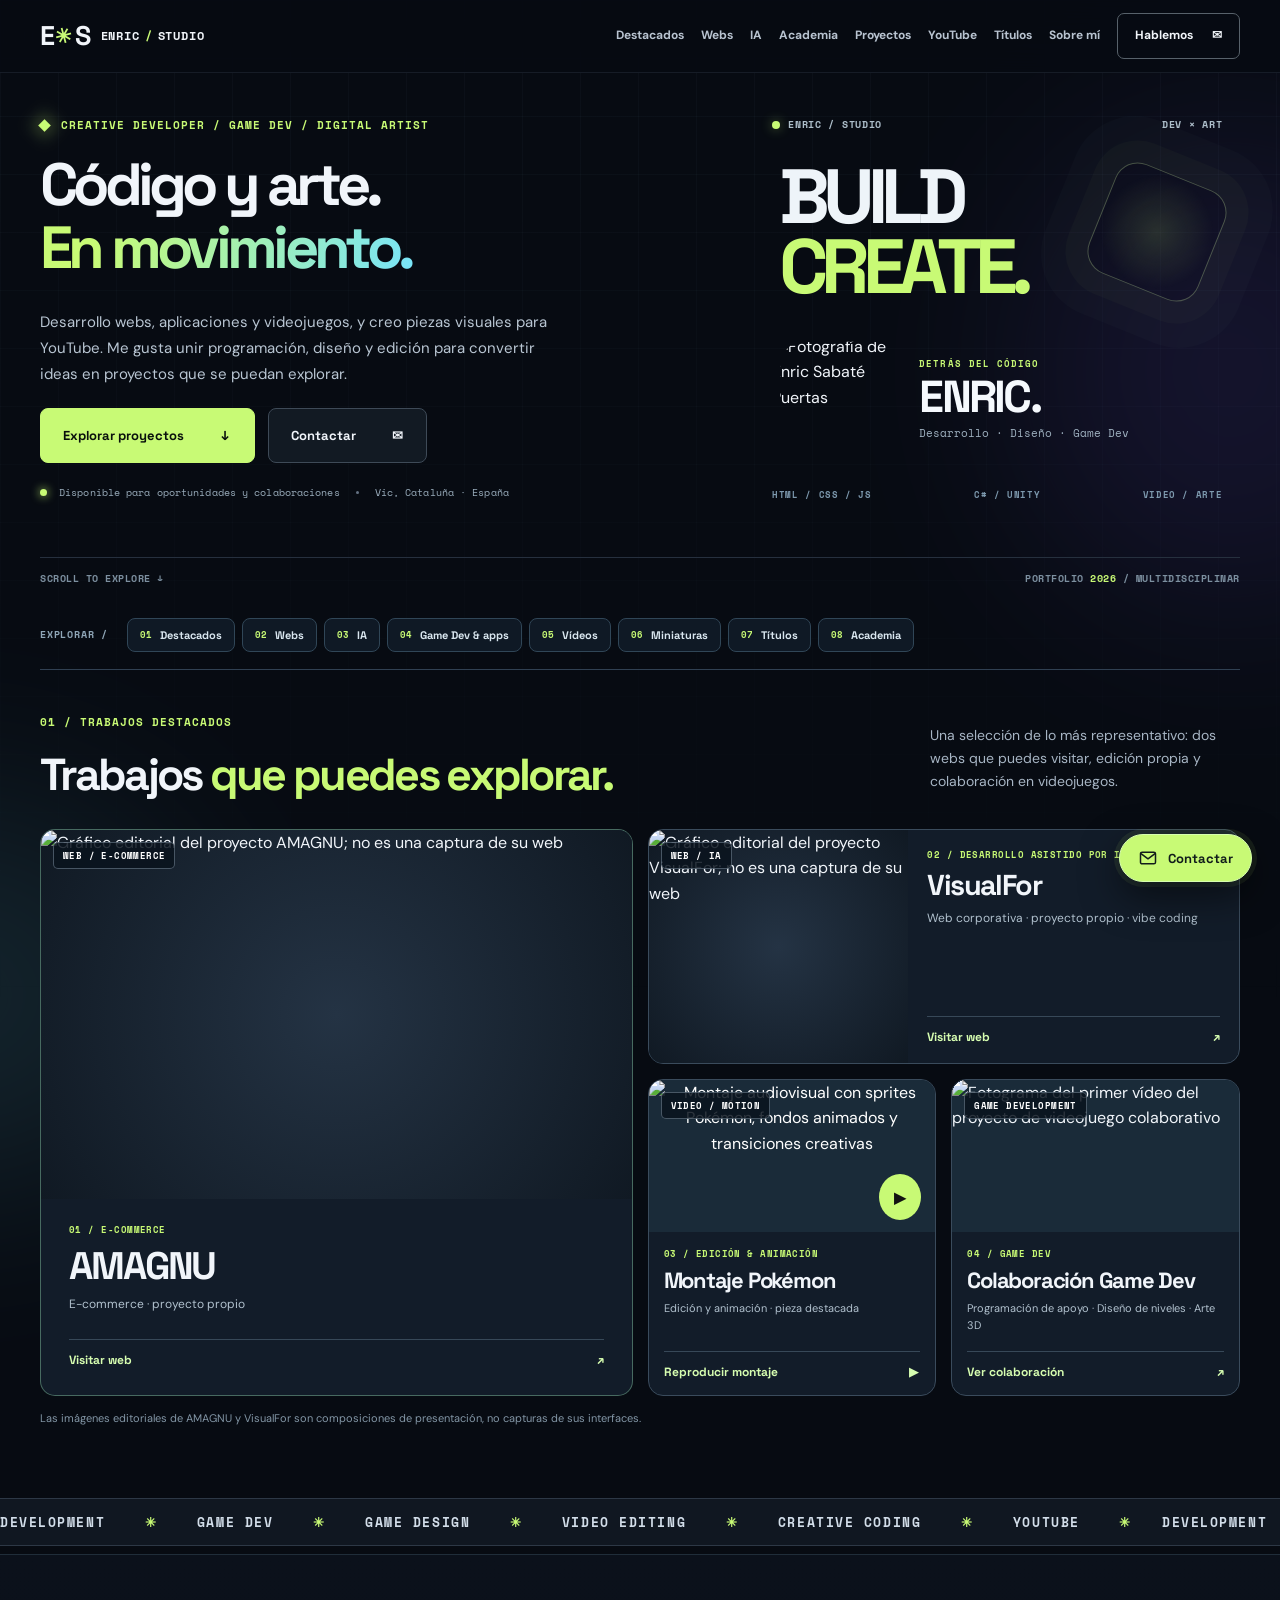
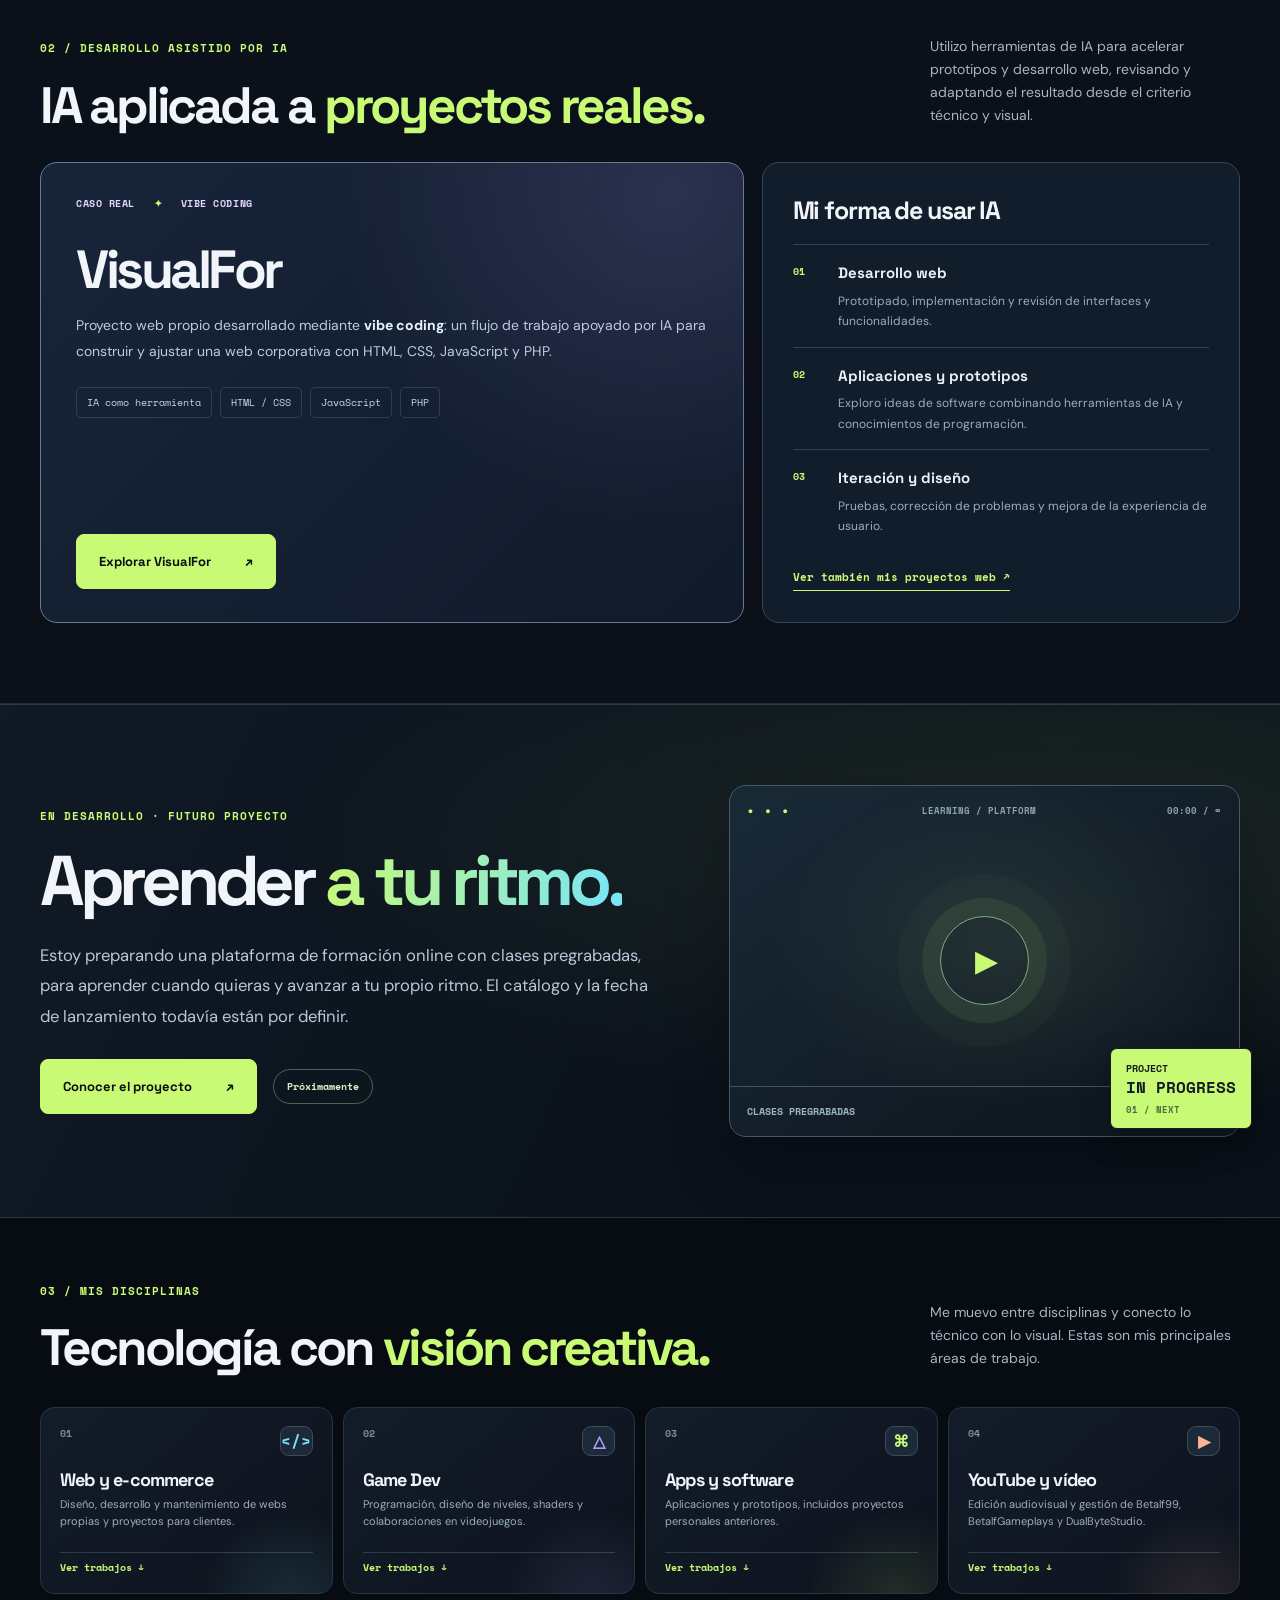
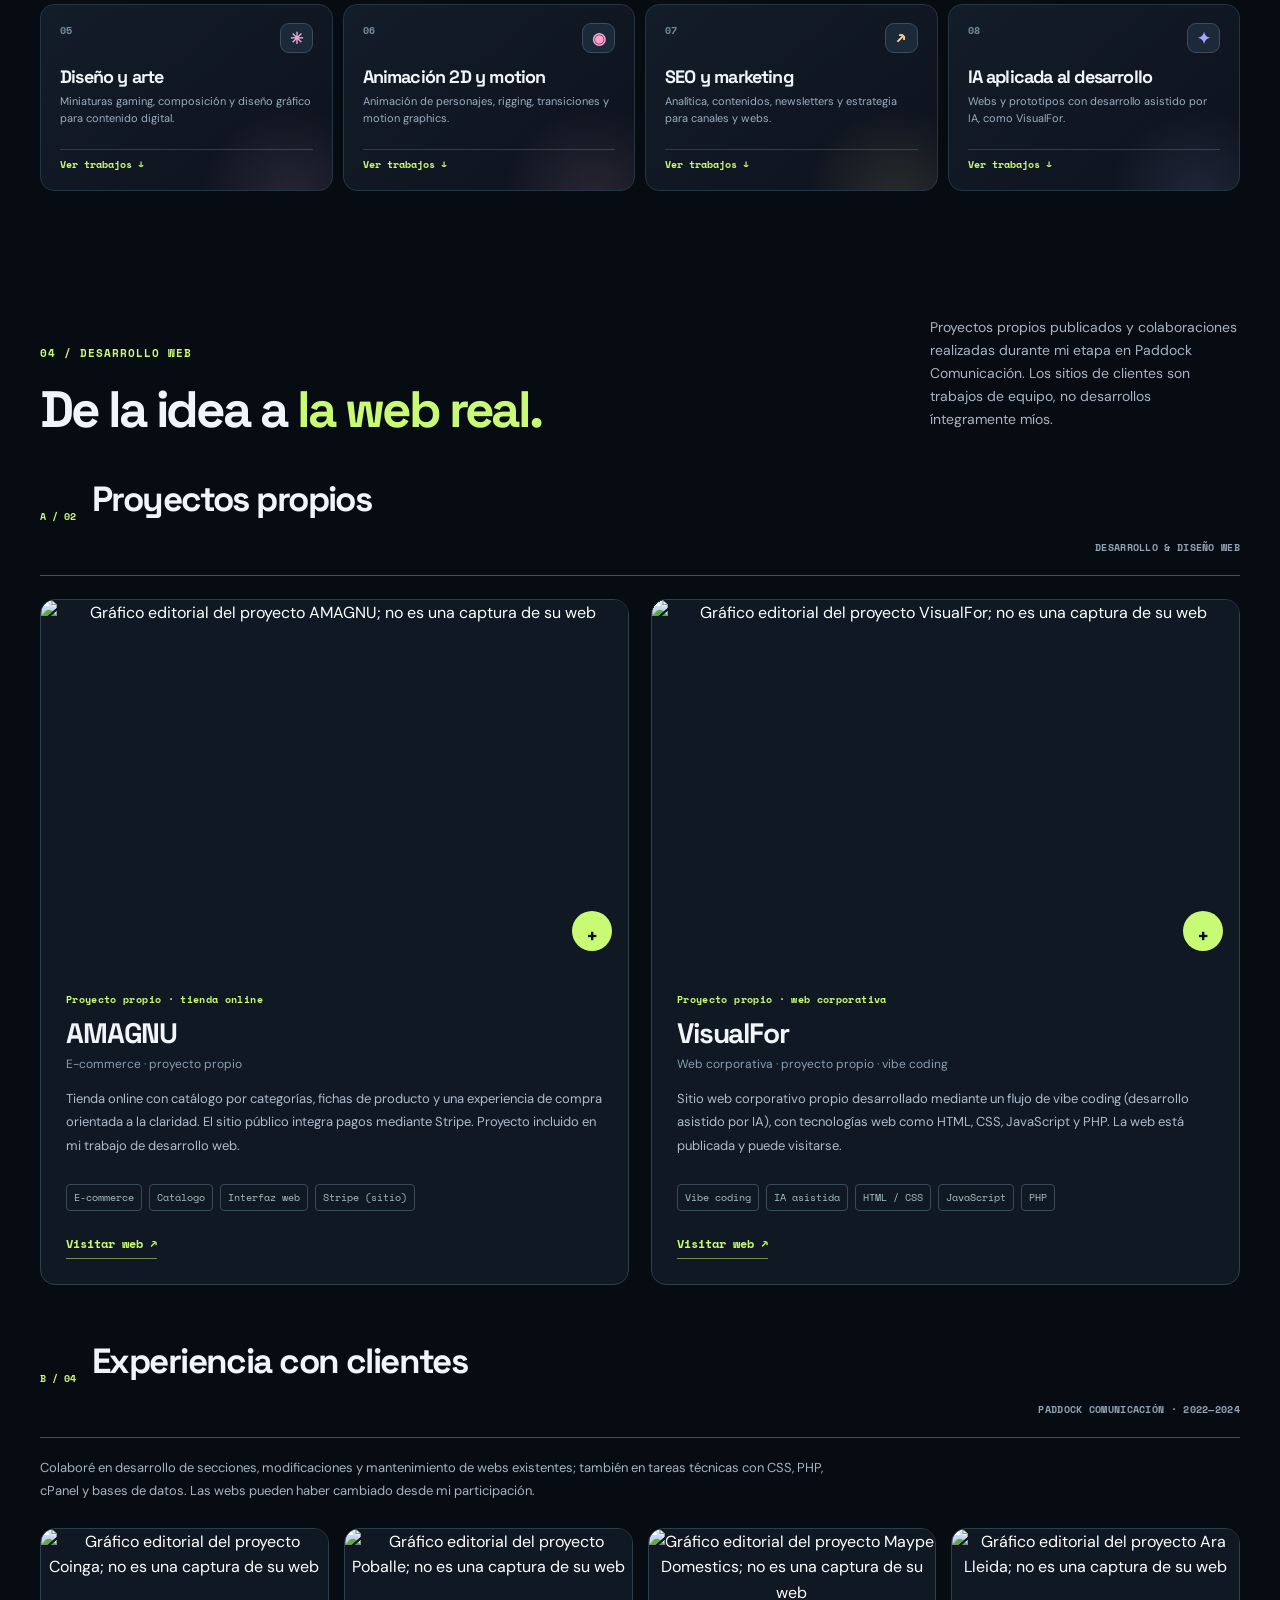
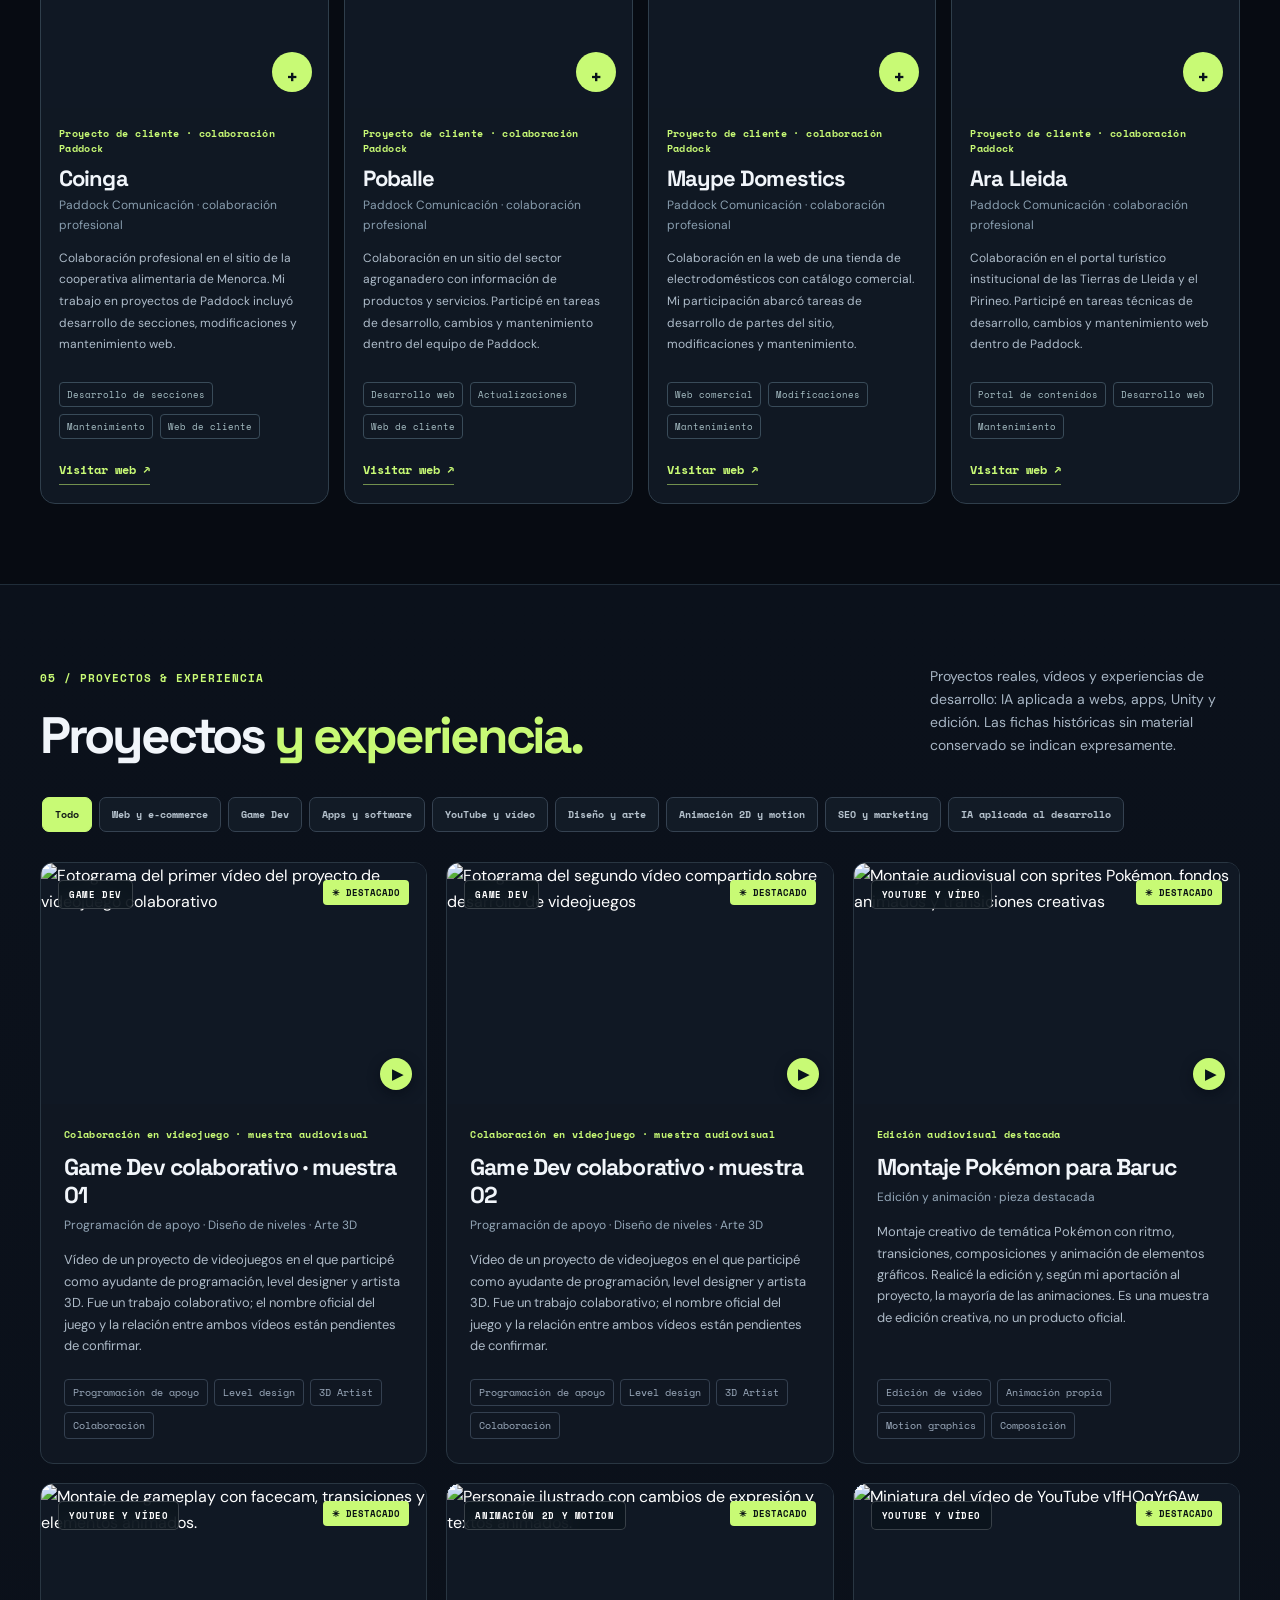
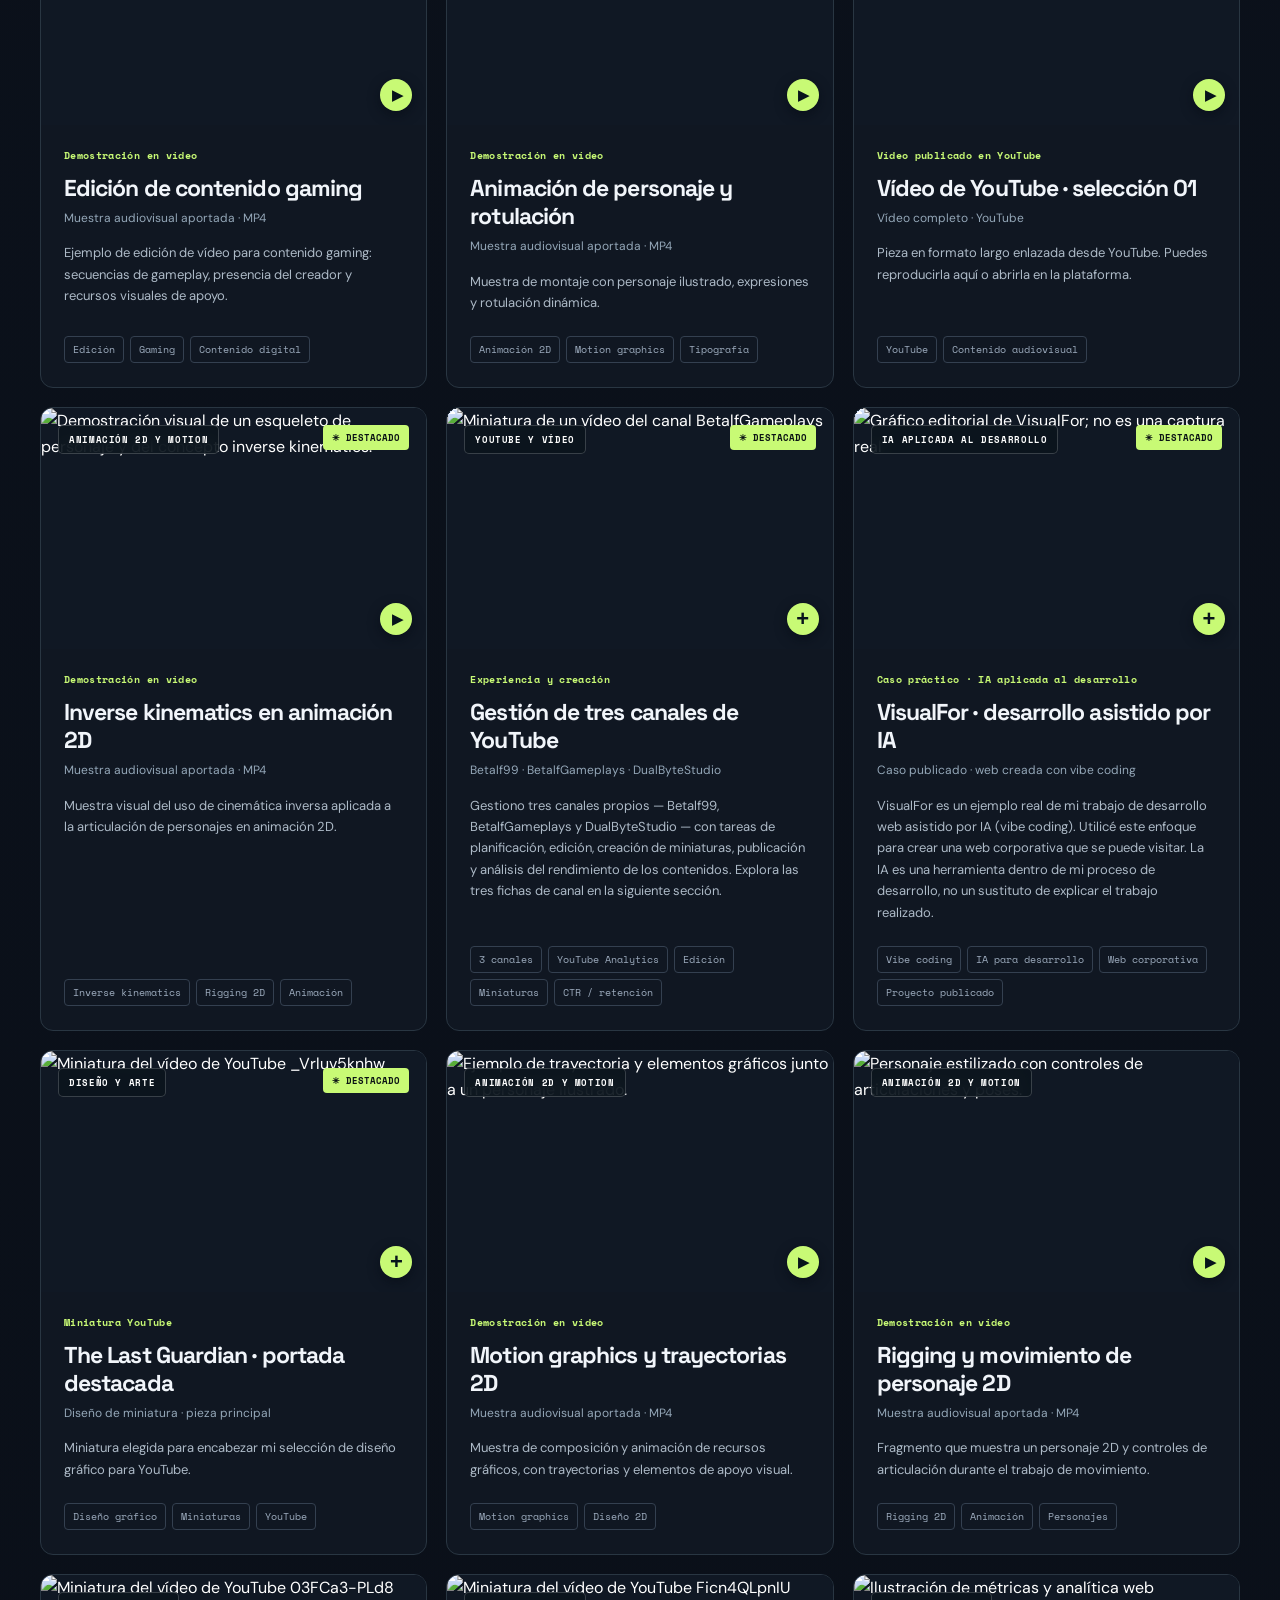
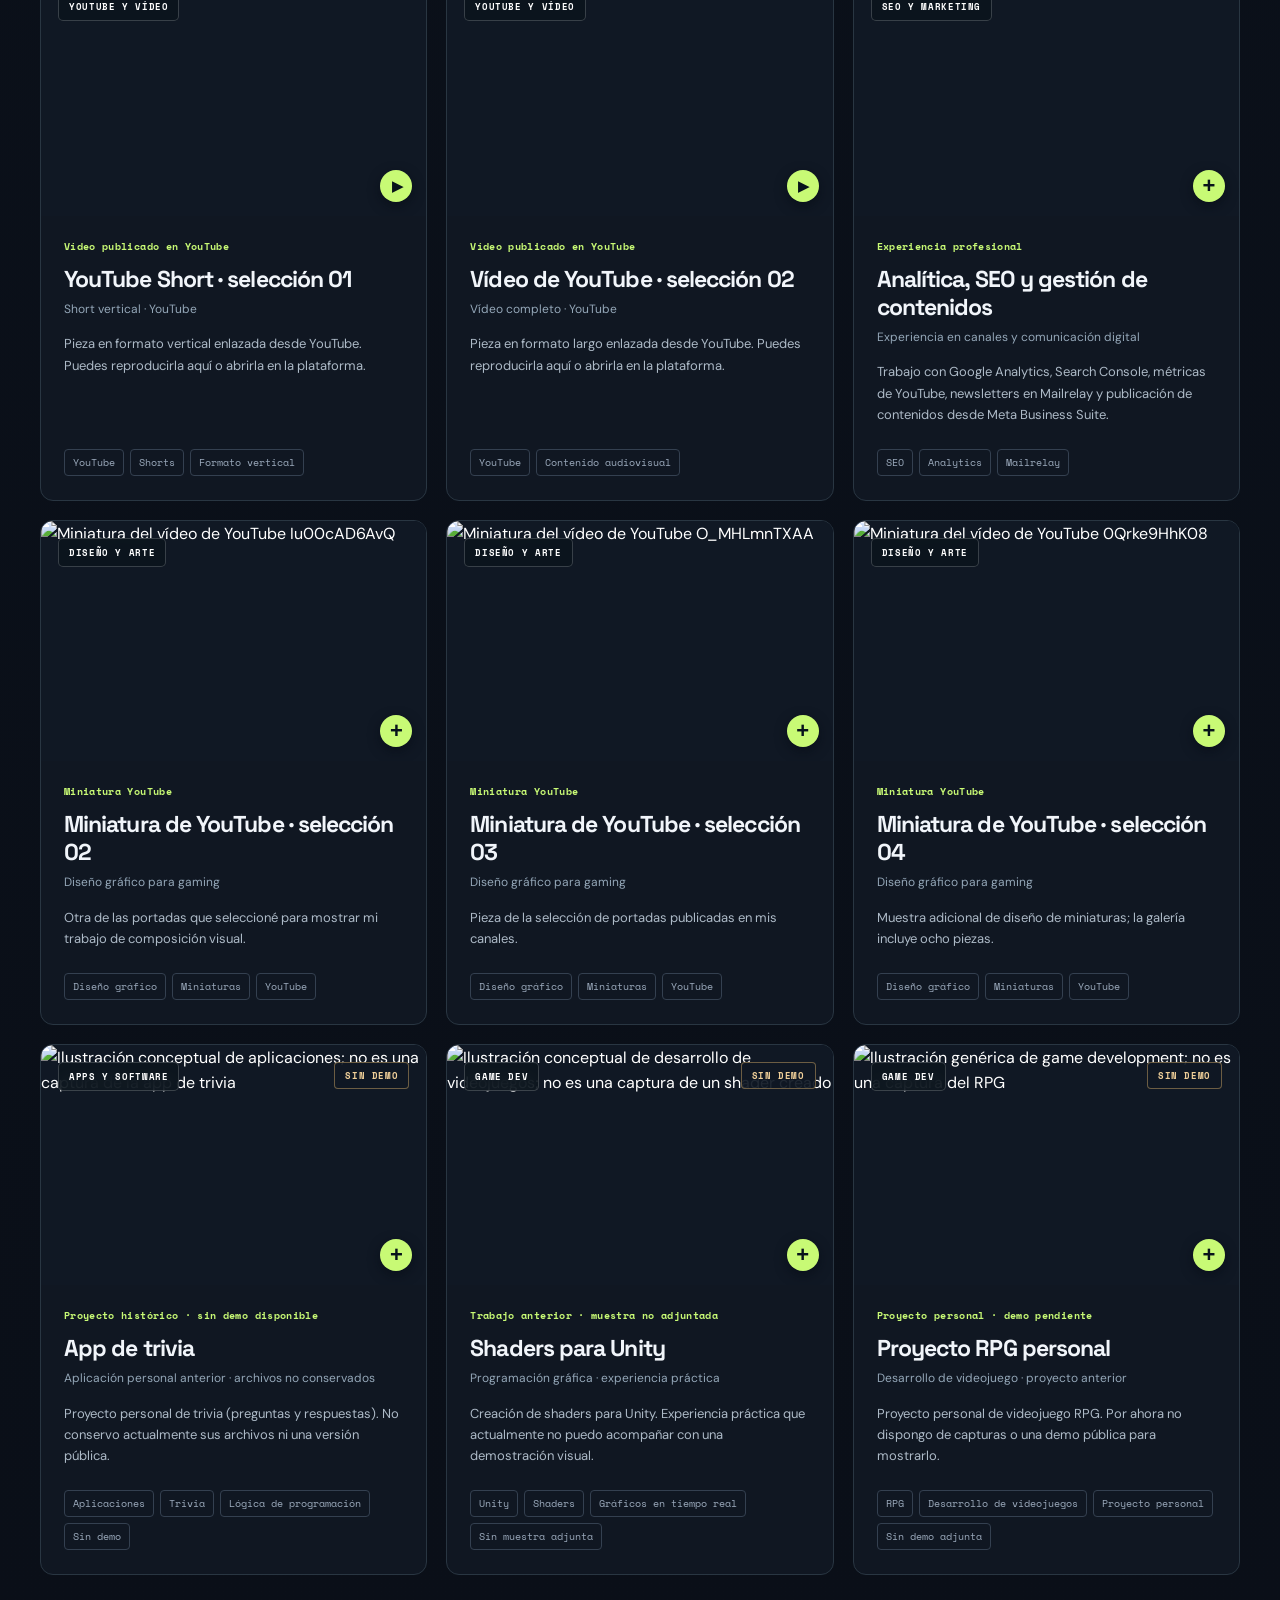
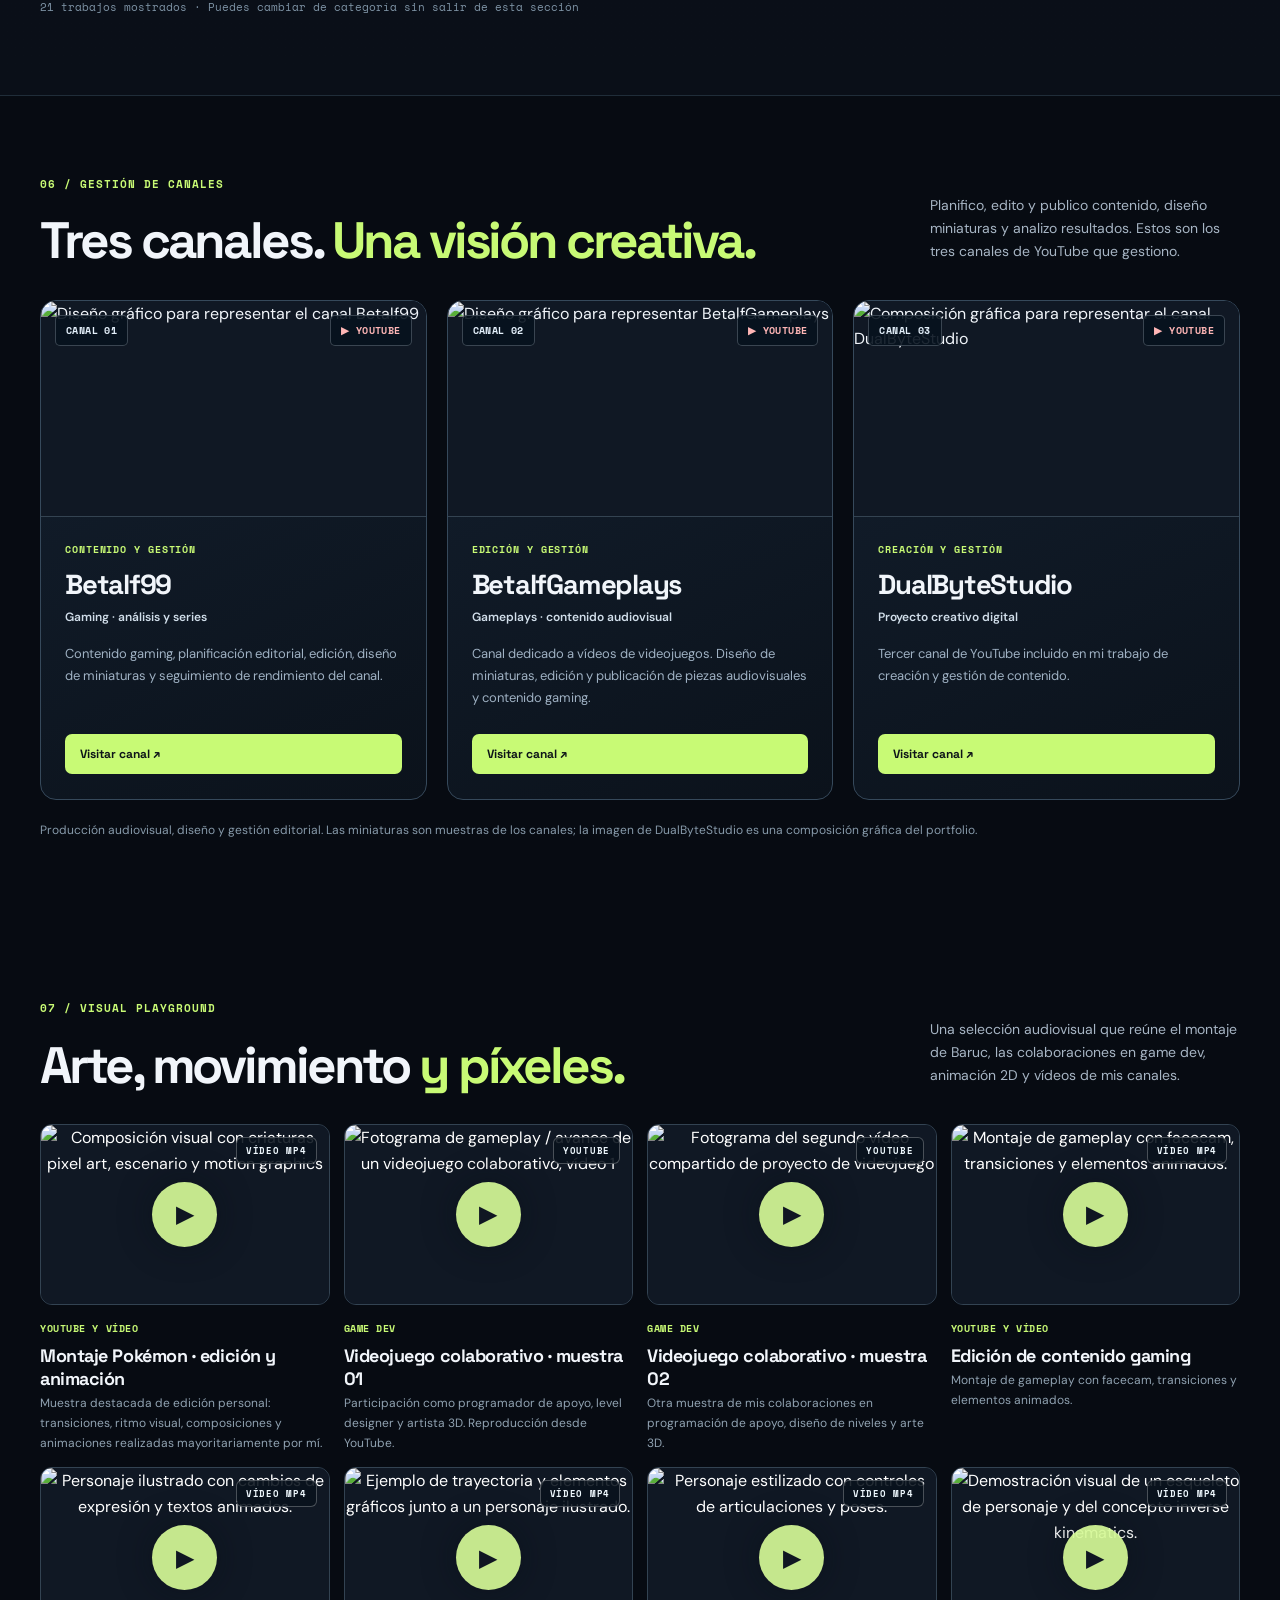
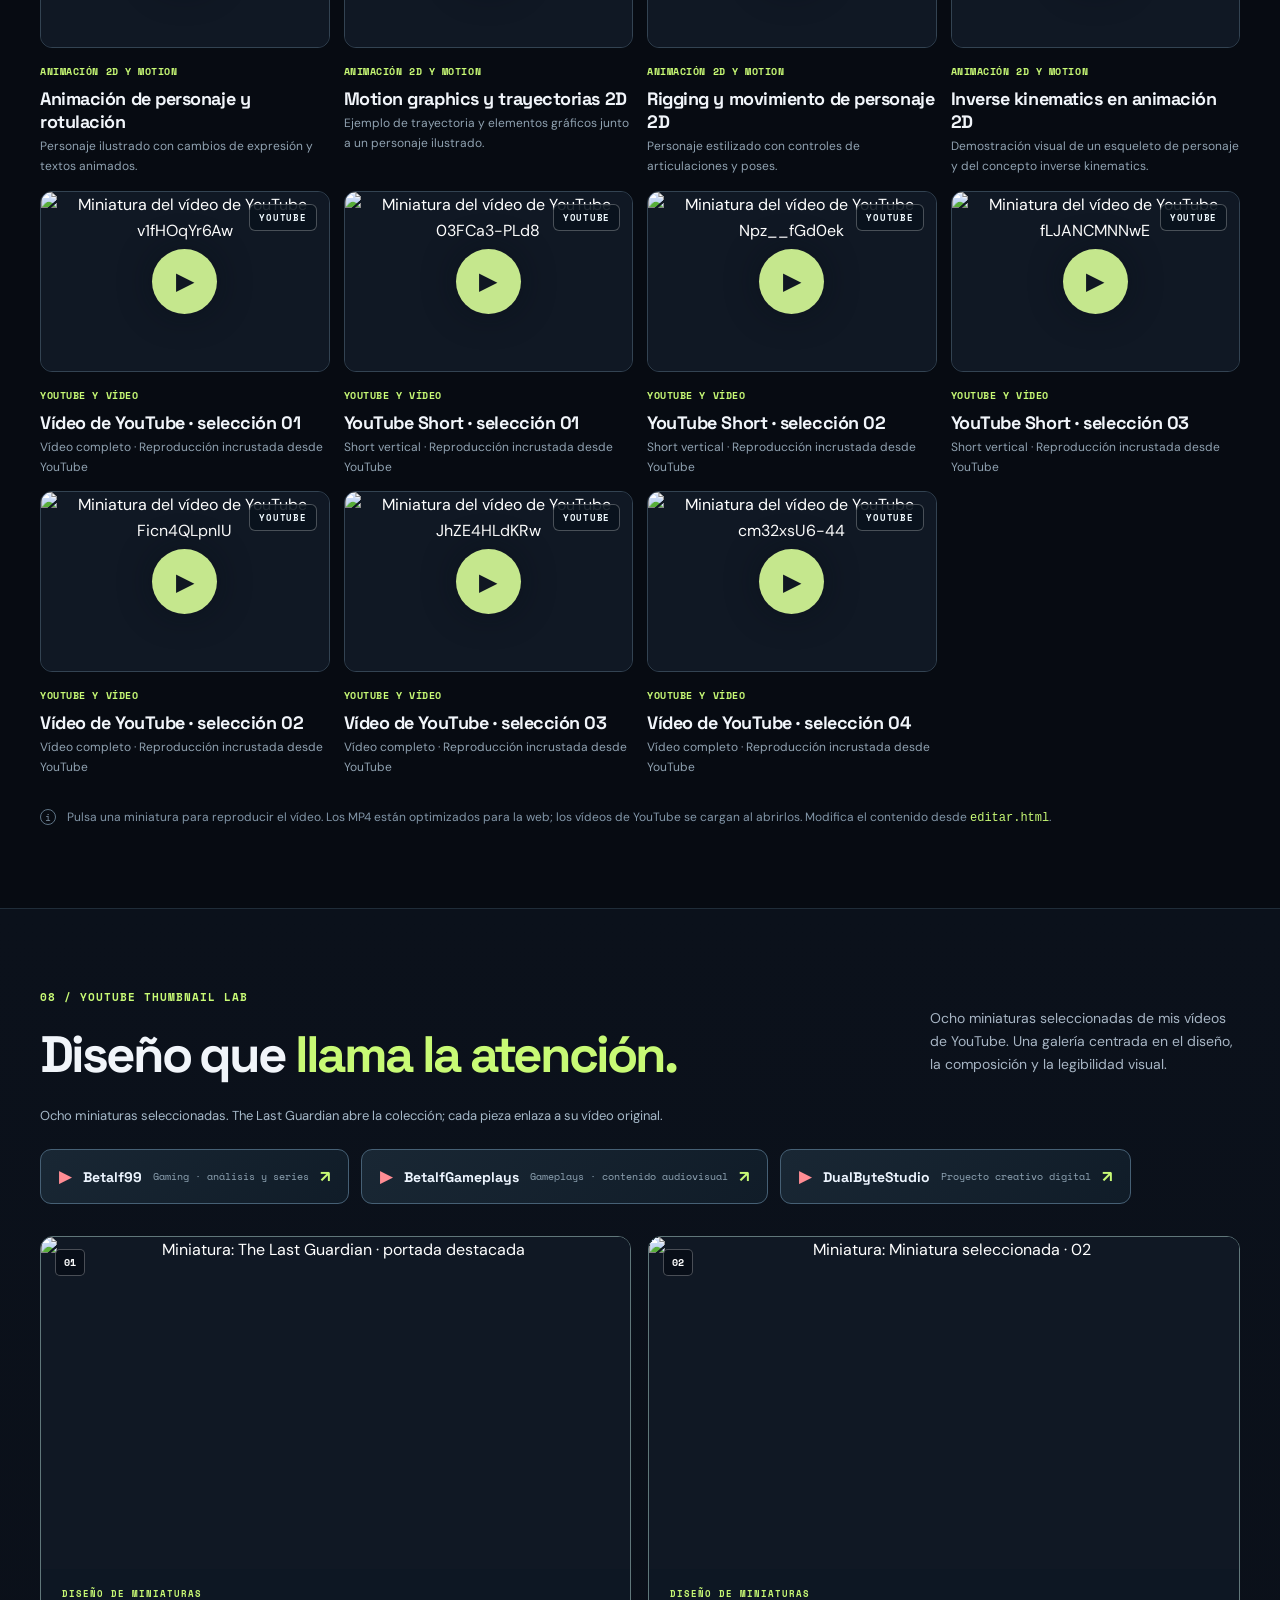
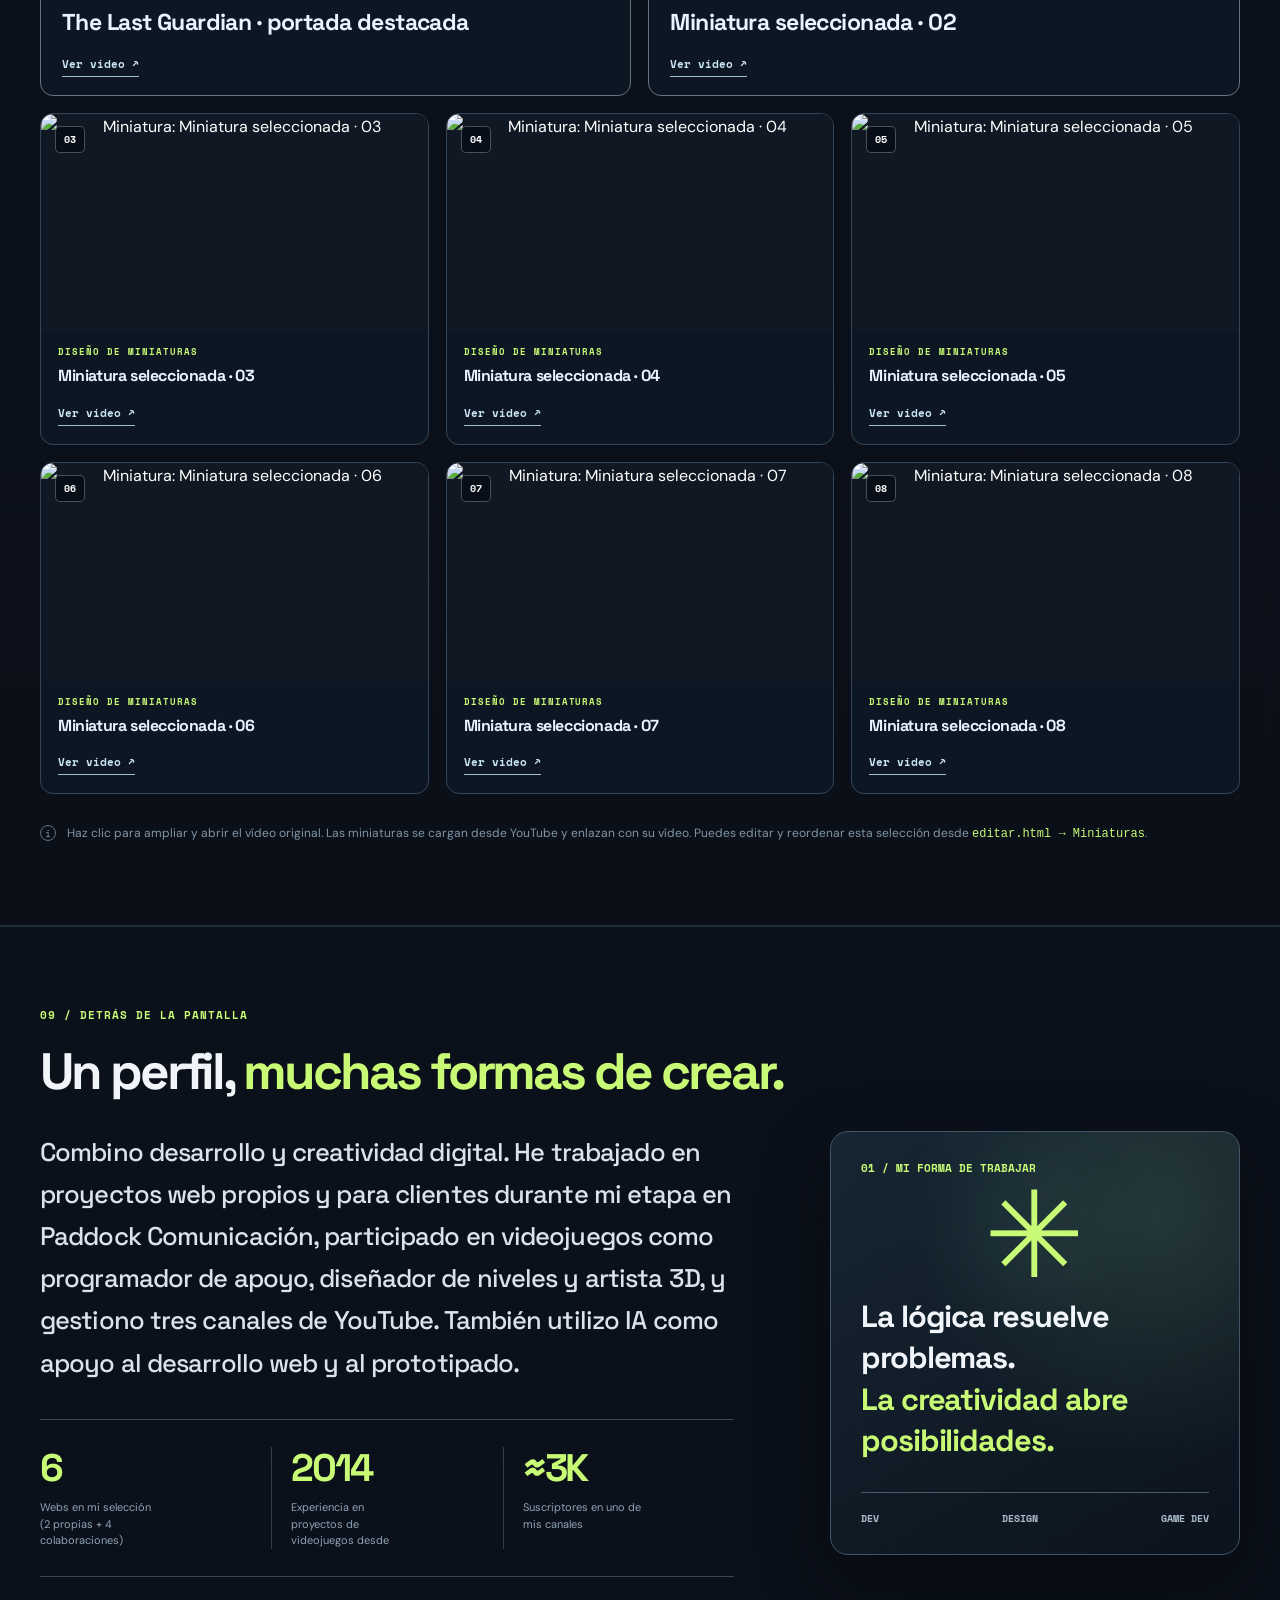
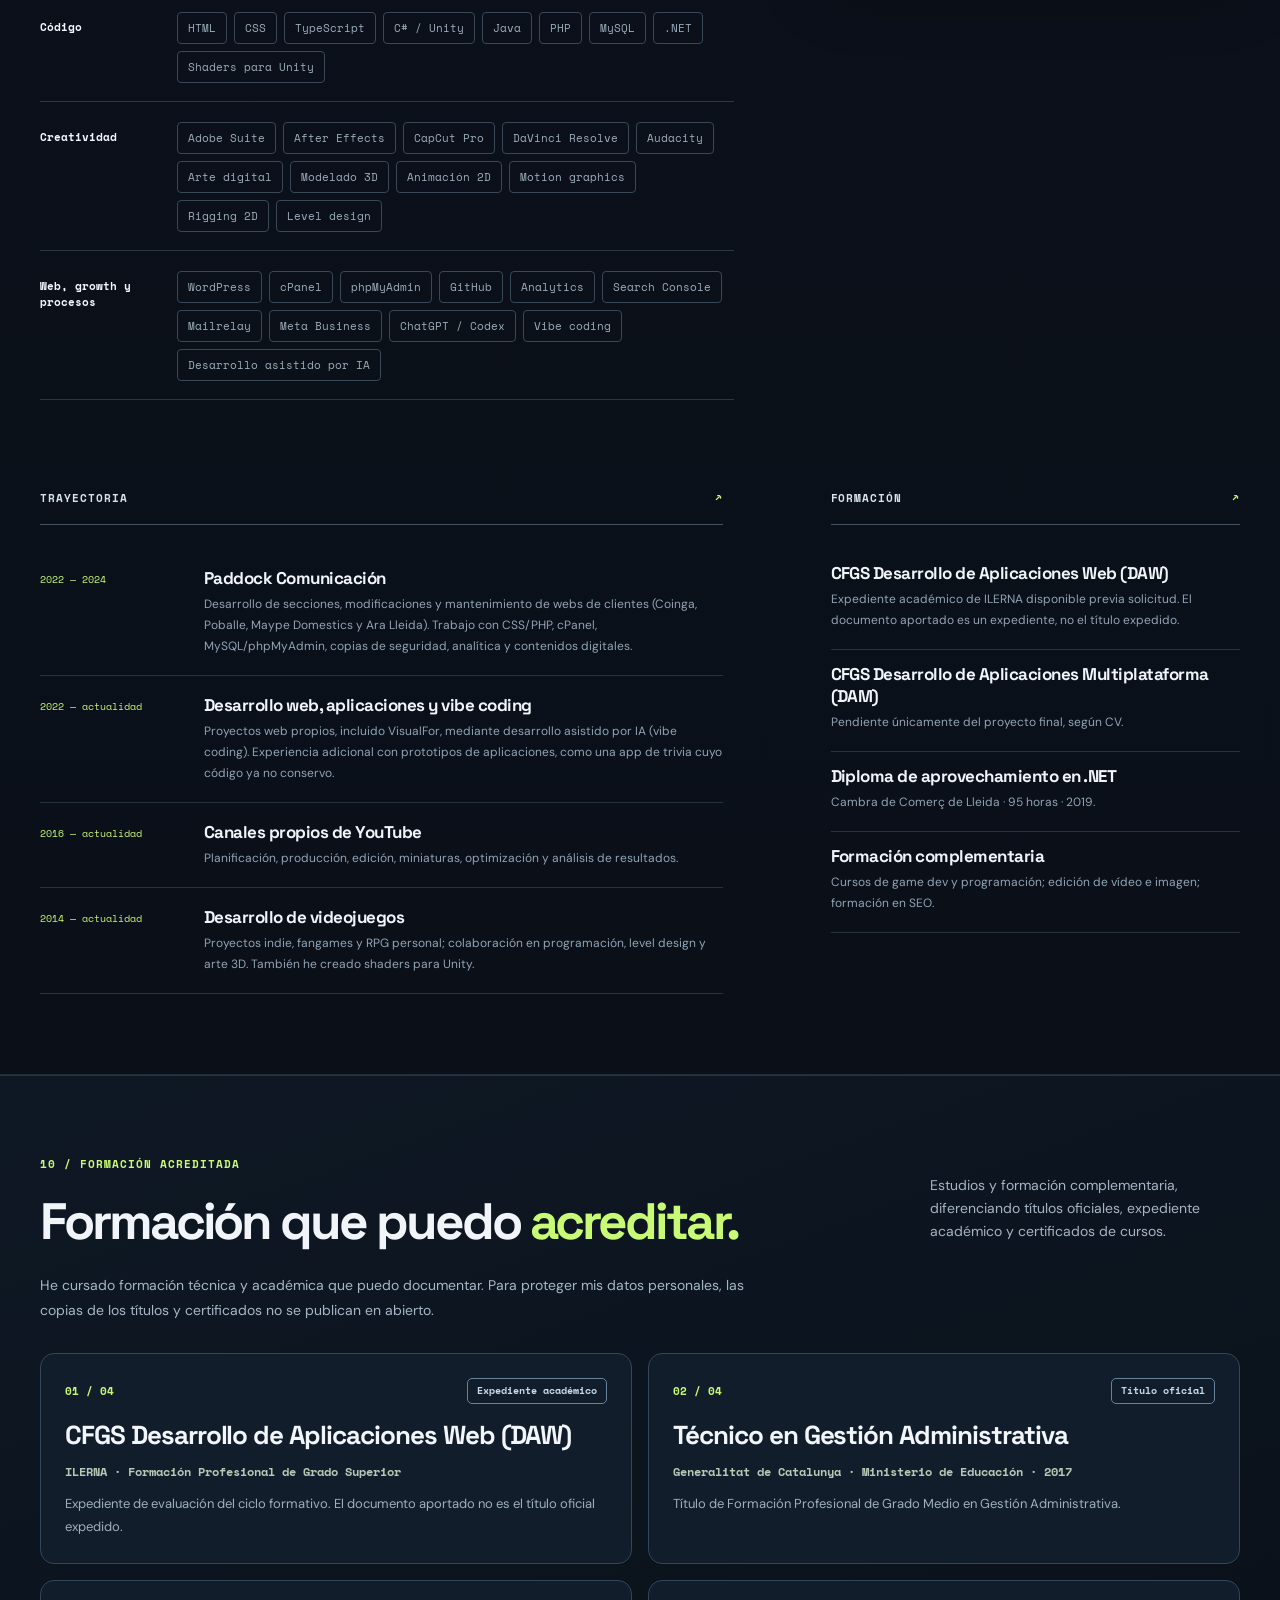
==== commit 9dc75eac: "Add files via upload" ====
--- a/index.html
+++ b/index.html
@@ -1,87 +1,215 @@
-<!doctype html>
+<!DOCTYPE html>
+
 <html lang="es">
 <head>
-  <meta charset="utf-8">
-  <meta name="viewport" content="width=device-width, initial-scale=1">
-  <meta name="theme-color" content="#070b12">
-  <meta name="description" content="Enric Sabaté Puertas: desarrollo web, videojuegos, apps, YouTube, arte digital y modelado 3D. Portfolio de desarrollo y creatividad.">
-  <meta property="og:title" content="Enric Sabaté — Desarrollo & Creatividad">
-  <meta property="og:description" content="Código, videojuegos, vídeo, diseño y 3D. Explora mi trabajo.">
-  <meta property="og:type" content="website">
-  <link rel="icon" href="assets/favicon.svg" type="image/svg+xml">
-  <link rel="preconnect" href="https://fonts.googleapis.com">
-  <link rel="preconnect" href="https://fonts.gstatic.com" crossorigin>
-  <link href="https://fonts.googleapis.com/css2?family=DM+Sans:wght@400;500;600;700;800&family=Space+Grotesk:wght@400;500;600;700&family=Space+Mono:wght@400;700&display=swap" rel="stylesheet">
-  <link rel="stylesheet" href="estilos.css">
-  <title>Enric Sabaté — Creative Developer</title>
-  <script src="contenido.js" defer></script>
-  <script src="app.js" defer></script>
+<meta charset="utf-8"/>
+<meta content="width=device-width, initial-scale=1" name="viewport"/>
+<meta content="#070b12" name="theme-color"/>
+<meta content="index, follow" name="robots"/>
+<link href="https://dualbytestudio.github.io/portfolioenric/" rel="canonical"/>
+<meta content="https://dualbytestudio.github.io/portfolioenric/" property="og:url"/>
+<meta content="es_ES" property="og:locale"/>
+<meta content="https://i.ytimg.com/vi/_Vrluv5knhw/hqdefault.jpg" property="og:image"/>
+<meta content="Miniatura destacada de YouTube seleccionada para el portfolio de Enric Sabaté" property="og:image:alt"/>
+<meta content="https://i.ytimg.com/vi/_Vrluv5knhw/hqdefault.jpg" name="twitter:image"/>
+<meta content="summary_large_image" name="twitter:card"/>
+<meta content="Enric Sabaté: desarrollo web, vibe coding, apps, Unity, Game Dev, edición y diseño. Portfolio profesional." name="description"/>
+<meta content="Enric Sabaté — Desarrollo &amp; Creatividad" property="og:title"/>
+<meta content="Desarrollo web, videojuegos, diseño, edición y 3D. Proyectos reales de desarrollo web, videojuegos, IA aplicada, edición y diseño." property="og:description"/>
+<meta content="website" property="og:type"/>
+<script type="application/ld+json">{"@context":"https://schema.org","@type":"Person","name":"Enric Sabaté Puertas","url":"https://dualbytestudio.github.io/portfolioenric/","description":"Desarrollo web, proyectos con IA, videojuegos y creación audiovisual.","jobTitle":"Creative Developer","knowsAbout":["Desarrollo web","Unity","C#","Vibe coding","Edición audiovisual","Diseño gráfico"],"sameAs":["https://github.com/dualbytestudio","https://www.youtube.com/@betalf99","https://www.youtube.com/@BetalfGameplays"]}</script>
+<link href="assets/favicon.svg" rel="icon" type="image/svg+xml"/>
+<link href="https://fonts.googleapis.com" rel="preconnect"/>
+<link crossorigin="" href="https://fonts.gstatic.com" rel="preconnect"/>
+<link href="https://fonts.googleapis.com/css2?family=DM+Sans:wght@400;500;600;700;800&amp;family=Space+Grotesk:wght@400;500;600;700&amp;family=Space+Mono:wght@400;700&amp;display=swap" rel="stylesheet"/>
+<link as="image" href="assets/media/retrato-enric.png" rel="preload" type="image/png"/>
+<link href="estilos.css" rel="stylesheet"/>
+<link href="ajustes-ux-v2-20261104.css" rel="stylesheet"/><link href="acreditaciones.css?v=20261104" rel="stylesheet"/>
+<link href="contacto-academia-v1.css" rel="stylesheet"/>
+<title>Enric Sabaté | Desarrollo web, IA, videojuegos y diseño</title>
+<script defer="" src="contenido.js"></script>
+<script defer="" src="app-ux-v2-20261104.js"></script>
+<script defer="" src="contacto-academia-v1.js"></script>
 </head>
 <body>
-  <a class="skip-link" href="#contenido">Saltar al contenido</a>
-  <div class="background-grid" aria-hidden="true"></div>
-  <div class="ambient ambient-a" aria-hidden="true"></div>
-  <div class="ambient ambient-b" aria-hidden="true"></div>
-  <header class="site-header" id="inicio">
-    <nav class="nav container" aria-label="Navegación principal">
-      <a class="brand" href="#inicio" aria-label="Volver al inicio"><span class="brand-icon">E<span class="brand-star">✳</span>S</span><span class="brand-text">ENRIC<span class="brand-divider">/</span>STUDIO</span></a>
-      <button class="nav-toggle" type="button" aria-expanded="false" aria-controls="menu" aria-label="Abrir menú"><span></span><span></span><span></span></button>
-      <div class="nav-links" id="menu">
-        <a href="#servicios">Qué hago</a><a href="#proyectos">Proyectos</a><a href="#galeria">Galería</a><a href="#sobre-mi">Sobre mí</a>
-        <a class="nav-cta" href="#contacto">Hablemos <span aria-hidden="true">↗</span></a>
-      </div>
-    </nav>
-  </header>
-  <main id="contenido">
-    <section class="hero section container" aria-labelledby="hero-title">
-      <div class="hero-copy">
-        <p class="eyebrow"><span class="square-flash"></span><span id="hero-eyebrow">DEVELOPER / CREATIVE / DIGITAL MAKER</span></p>
-        <h1 id="hero-title"><span id="headline-one">Construyo con código.</span><span class="headline-gradient" id="headline-two">Creo con imaginación.</span></h1>
-        <p class="hero-description" id="hero-intro"></p>
-        <div class="hero-actions"><a class="button button-primary" href="#proyectos">Explorar proyectos <span>↗</span></a><a class="button button-ghost" href="#contacto">Contactar <span>↗</span></a></div>
-        <div class="hero-micro"><span class="pulsing-dot"></span><span id="hero-availability"></span><span class="micro-divider"></span><span id="hero-location"></span></div>
-      </div>
-      <div class="hero-visual" aria-label="Visualización artística y tecnológica">
-        <div class="visual-frame">
-          <div class="hud-top"><span>CREATIVE.SYS</span><span class="hud-green">● ONLINE</span></div>
-          <div class="orbital-stage" aria-hidden="true">
-            <div class="orbital-glow"></div><div class="orbit orbit-one"></div><div class="orbit orbit-two"></div><div class="orbit orbit-three"></div>
-            <div class="core-shape"><div class="shape-inner">✳</div></div>
-            <div class="floating-label floating-label-a">&lt;code /&gt;<span>01. DEV</span></div>
-            <div class="floating-label floating-label-b">◈ DESIGN<span>02. ART</span></div>
-            <div class="floating-label floating-label-c">▣ 3D<span>03. CREATE</span></div>
-          </div>
-          <div class="hud-bottom"><span>TECH × IMAGINATION</span><span>ES—001 / 2026</span></div>
-        </div>
-        <div class="portrait-tile"><img id="hero-portrait" src="assets/media/retrato-enric.png" alt="Retrato de Enric Sabaté" loading="eager"><div><small>HELLO, I'M</small><strong id="mini-name">ENRIC.</strong></div><span class="portrait-arrow">↗</span></div>
-      </div>
-      <div class="hero-bottom"><span>SCROLL TO EXPLORE <span aria-hidden="true">↓</span></span><span>PORTFOLIO <b>2026</b> / MULTIDISCIPLINAR</span></div>
-    </section>
-    <div class="ticker" aria-hidden="true"><div class="ticker-track"><span>DEVELOPMENT <i>✳</i> 3D ART <i>✳</i> GAME DESIGN <i>✳</i> VIDEO EDITING <i>✳</i> CREATIVE CODING <i>✳</i> YOUTUBE <i>✳</i></span><span>DEVELOPMENT <i>✳</i> 3D ART <i>✳</i> GAME DESIGN <i>✳</i> VIDEO EDITING <i>✳</i> CREATIVE CODING <i>✳</i> YOUTUBE <i>✳</i></span></div></div>
-    <section class="section container services-section" id="servicios" aria-labelledby="services-title">
-      <div class="section-heading"><div><p class="section-kicker">01 / MIS DISCIPLINAS</p><h2 id="services-title">Tecnología con <em>visión creativa.</em></h2></div><p>Me muevo entre disciplinas y conecto lo técnico con lo visual. Estas son mis principales áreas de trabajo.</p></div>
-      <div class="services-grid" id="services-grid"></div>
-    </section>
-    <section class="section section-panel projects-section" id="proyectos" aria-labelledby="projects-title"><div class="container">
-      <div class="section-heading"><div><p class="section-kicker">02 / PROYECTOS & EXPERIENCIA</p><h2 id="projects-title">Trabajo que <em>habla por mí.</em></h2></div><p>Experiencias reales y espacios preparados para enseñar nuevos proyectos. Las tarjetas marcadas como «Por completar» son ejemplos editables.</p></div>
-      <div class="filter-row" id="project-filters" role="group" aria-label="Filtrar proyectos"></div>
-      <div class="projects-grid" id="projects-grid" aria-live="polite"></div>
-      <p class="project-count" id="project-count"></p>
-    </div></section>
-    <section class="section container gallery-section" id="galeria" aria-labelledby="gallery-title">
-      <div class="section-heading"><div><p class="section-kicker">03 / VISUAL PLAYGROUND</p><h2 id="gallery-title">Arte, movimiento <em>y píxeles.</em></h2></div><p>Un escaparate flexible para imágenes, vídeos, renders, gameplays y modelos 3D interactivos.</p></div>
-      <div class="gallery-grid" id="gallery-grid"></div>
-      <p class="gallery-footnote"><span class="info-dot">i</span> Puedes incrustar YouTube, Vimeo, MP4 y Sketchfab. Cambia las muestras por tu material desde <code>editar.html</code>.</p>
-    </section>
-    <section class="section section-panel about-section" id="sobre-mi" aria-labelledby="about-title"><div class="container">
-      <div class="section-heading"><div><p class="section-kicker">04 / DETRÁS DE LA PANTALLA</p><h2 id="about-title">Un perfil, <em>muchas formas de crear.</em></h2></div></div>
-      <div class="about-layout"><div class="about-main"><p class="about-intro" id="about-text"></p><div class="stats-grid" id="stats-grid"></div><div class="stack-list" id="stack-list"></div></div><div class="about-side"><div class="about-photo"><img id="about-portrait" alt="Retrato de Enric Sabaté" src="assets/media/retrato-enric.png" loading="lazy"><div class="photo-caption"><span>ENRIC SABATÉ</span><span>CREATIVE DEVELOPER ↗</span></div></div><div class="about-quote"><span>“</span>La lógica resuelve problemas. La creatividad abre posibilidades.</div></div></div>
-      <div class="career-layout"><div><p class="tiny-heading">TRAYECTORIA <span>↗</span></p><div class="timeline" id="timeline"></div></div><div><p class="tiny-heading">FORMACIÓN <span>↗</span></p><div class="education" id="education"></div></div></div>
-    </div></section>
-    <section class="contact-section section container" id="contacto" aria-labelledby="contact-title"><div class="contact-inner"><p class="section-kicker">05 / LET'S MAKE SOMETHING</p><h2 id="contact-title">¿Tienes una idea?<br><em>Hagámosla realidad.</em></h2><p>Web, videojuegos, diseño, vídeo o algo que todavía no tenga nombre. Cuéntame qué tienes en mente.</p><div class="contact-actions"><a class="button button-primary button-large" id="contact-email" href="mailto:enricsabate.es@gmail.com">Escríbeme un email <span>↗</span></a><a class="button button-ghost button-large" id="contact-cv" href="#" hidden>Ver mi CV <span>↓</span></a></div><div class="contact-socials" id="contact-socials"></div></div><div class="contact-orbit" aria-hidden="true"><span>✳</span></div></section>
-  </main>
-  <footer class="site-footer"><div class="container footer-inner"><a href="#inicio" class="footer-logo" aria-label="Subir al inicio">ES<span>✳</span></a><p id="footer-note"></p><p>© <span id="year"></span> ENRIC SABATÉ <span class="footer-sep">/</span> BUILT WITH CURIOSITY</p><a href="#inicio">VOLVER ARRIBA ↑</a></div></footer>
-  <dialog class="media-dialog" id="media-dialog" aria-label="Detalle de proyecto"><div class="dialog-shell"><button class="dialog-close" id="dialog-close" aria-label="Cerrar ventana" type="button">✕</button><div id="dialog-content"></div></div></dialog>
-  <div class="toast" id="toast" role="status" aria-live="polite"></div>
+<a class="skip-link" href="#contenido">Saltar al contenido</a>
+<div aria-hidden="true" class="background-grid"></div>
+<div aria-hidden="true" class="ambient ambient-a"></div>
+<div aria-hidden="true" class="ambient ambient-b"></div>
+<header class="site-header" id="inicio">
+<nav aria-label="Navegación principal" class="nav container">
+<a aria-label="Volver al inicio" class="brand" href="#inicio"><span class="brand-icon">E<span class="brand-star">✳</span>S</span><span class="brand-text">ENRIC<span class="brand-divider">/</span>STUDIO</span></a>
+<button aria-controls="menu" aria-expanded="false" aria-label="Abrir menú" class="nav-toggle" type="button"><span></span><span></span><span></span></button>
+<div class="nav-links" id="menu">
+<a href="#destacados">Destacados</a><a href="#webs">Webs</a><a href="#ia">IA</a><a href="#academia">Academia</a><a href="#proyectos">Proyectos</a><a href="#canales">YouTube</a><a href="#titulaciones">Títulos</a><a href="#sobre-mi">Sobre mí</a>
+<a class="nav-cta" href="#contacto" data-open-contact="true">Hablemos <span aria-hidden="true">✉</span></a>
+</div>
+</nav>
+</header>
+<main id="contenido">
+<section aria-labelledby="hero-title" class="hero section container">
+<div class="hero-copy">
+<p class="eyebrow"><span class="square-flash"></span><span id="hero-eyebrow">DEVELOPER / CREATIVE / DIGITAL MAKER</span></p>
+<h1 id="hero-title"><span id="headline-one">Código y arte.</span><span class="headline-gradient" id="headline-two">En movimiento.</span></h1>
+<p class="hero-description" id="hero-intro">Desarrollo webs, aplicaciones y videojuegos, y creo piezas visuales para YouTube. Me gusta unir programación, diseño y edición para convertir ideas en proyectos que se puedan explorar.</p>
+<div class="hero-actions"><a class="button button-primary" href="#destacados">Explorar proyectos <span aria-hidden="true">↓</span></a><a class="button button-ghost" href="#contacto" data-open-contact="true">Contactar <span aria-hidden="true">✉</span></a></div>
+<div class="hero-micro"><span class="pulsing-dot"></span><span id="hero-availability"></span><span class="micro-divider"></span><span id="hero-location"></span></div>
+</div>
+<div aria-label="Presentación visual de desarrollo y creatividad digital" class="hero-visual">
+<div class="hero-studio-panel">
+<div class="studio-panel-top"><span><span aria-hidden="true" class="studio-status"></span> ENRIC / STUDIO</span><span>DEV × ART</span></div>
+<div aria-hidden="true" class="studio-type-art"><span>BUILD</span><span class="studio-art-accent">CREATE.</span><span class="studio-art-grid"></span></div>
+<div class="studio-profile-row">
+<img alt="Fotografía de Enric Sabaté Puertas" fetchpriority="high" height="439" id="hero-portrait" src="assets/media/retrato-enric.png" width="439"/>
+<div class="studio-profile-info"><span>DETRÁS DEL CÓDIGO</span><strong id="mini-name">ENRIC.</strong><small>Desarrollo · Diseño · Game Dev</small></div>
+</div>
+<div class="studio-bottom"><span>HTML / CSS / JS</span><span>C# / UNITY</span><span>VIDEO / ARTE</span></div>
+</div>
+</div>
+<div class="hero-bottom"><span>SCROLL TO EXPLORE <span aria-hidden="true">↓</span></span><span>PORTFOLIO <b>2026</b> / MULTIDISCIPLINAR</span></div>
+</section>
+<nav aria-label="Accesos rápidos a mis trabajos" class="quicknav container">
+<span class="quicknav-label">EXPLORAR /</span>
+<a href="#destacados"><span>01</span> Destacados</a>
+<a href="#webs"><span>02</span> Webs</a>
+<a href="#ia"><span>03</span> IA</a>
+<a href="#proyectos"><span>04</span> Game Dev &amp; apps</a>
+<a href="#galeria"><span>05</span> Vídeos</a>
+<a href="#miniaturas"><span>06</span> Miniaturas</a>
+<a href="#titulaciones"><span>07</span> Títulos</a><a href="#academia"><span>08</span> Academia</a></nav>
+<section aria-labelledby="featured-title" class="section featured-section container" id="destacados">
+<div class="section-heading section-heading-tight"><div><p class="section-kicker">01 / TRABAJOS DESTACADOS</p><h2 id="featured-title">Trabajos <em>que puedes explorar.</em></h2></div><p>Una selección de lo más representativo: dos webs que puedes visitar, edición propia y colaboración en videojuegos.</p></div>
+<div class="featured-grid">
+<article class="featured-card featured-card-primary" data-featured-id="web-amagnu">
+<a aria-label="Visitar proyecto AMAGNU" class="featured-thumb" href="https://amagnu.com/" rel="noopener noreferrer" target="_blank"><img alt="Ilustración editorial de AMAGNU, tienda online" height="400" loading="lazy" src="assets/covers/web-projects/web-amagnu.svg" width="640"/><span>WEB / E-COMMERCE</span></a>
+<div class="featured-copy"><p>01 / E-COMMERCE</p><h3>AMAGNU</h3><span>Comercio electrónico y desarrollo web</span><a href="https://amagnu.com/" rel="noopener noreferrer" target="_blank">Visitar web <span aria-hidden="true">↗</span></a></div>
+</article>
+<article class="featured-card featured-card-primary featured-card-ai" data-featured-id="web-visualfor">
+<a aria-label="Visitar VisualFor" class="featured-thumb" href="https://visualfor.infinityfree.me/" rel="noopener noreferrer" target="_blank"><img alt="Ilustración editorial de VisualFor, un proyecto web con IA" height="400" loading="lazy" src="assets/covers/web-projects/web-visualfor.svg" width="640"/><span>WEB / IA</span></a>
+<div class="featured-copy"><p>02 / DESARROLLO ASISTIDO POR IA</p><h3>VisualFor</h3><span>Web corporativa desarrollada con apoyo de IA</span><a href="https://visualfor.infinityfree.me/" rel="noopener noreferrer" target="_blank">Visitar web <span aria-hidden="true">↗</span></a></div>
+</article>
+<article class="featured-card" data-featured-id="baruc-edicion-destacada">
+<button aria-label="Reproducir montaje Pokémon de Baruc" class="featured-thumb featured-open" data-project="baruc-edicion-destacada" type="button"><img alt="Fotograma del montaje Pokémon editado y animado por Enric" height="400" loading="lazy" src="assets/media/posters/edicion-baruc.webp" width="640"/><span>VIDEO / MOTION</span><b aria-hidden="true">▶</b></button>
+<div class="featured-copy"><p>03 / EDICIÓN &amp; ANIMACIÓN</p><h3>Montaje Pokémon</h3><span>Edición, animaciones y composición</span><button class="featured-action featured-open" data-project="baruc-edicion-destacada" type="button">Reproducir montaje <span aria-hidden="true">▶</span></button></div>
+</article>
+<article class="featured-card" data-featured-id="game-colaboracion-mzng">
+<a aria-label="Abrir vídeo de colaboración en videojuegos" class="featured-thumb" href="https://www.youtube.com/watch?v=MZNgmNNBUKo" rel="noopener noreferrer" target="_blank"><img alt="Vídeo de colaboración en el desarrollo de un videojuego" height="360" loading="lazy" src="https://i.ytimg.com/vi/MZNgmNNBUKo/hqdefault.jpg" width="480"/><span>GAME DEVELOPMENT</span></a>
+<div class="featured-copy"><p>04 / GAME DEV</p><h3>Game Dev</h3><span>Programación de apoyo, level design y arte 3D</span><a href="https://www.youtube.com/watch?v=MZNgmNNBUKo" rel="noopener noreferrer" target="_blank">Ver colaboración <span aria-hidden="true">↗</span></a></div>
+</article>
+</div>
+<p class="featured-note">Las imágenes editoriales de AMAGNU y VisualFor son composiciones de presentación, no capturas de sus interfaces.</p>
+</section>
+<div aria-hidden="true" class="ticker"><div class="ticker-track"><span>DEVELOPMENT <i>✳</i> GAME DEV <i>✳</i> GAME DESIGN <i>✳</i> VIDEO EDITING <i>✳</i> CREATIVE CODING <i>✳</i> YOUTUBE <i>✳</i></span><span>DEVELOPMENT <i>✳</i> GAME DEV <i>✳</i> GAME DESIGN <i>✳</i> VIDEO EDITING <i>✳</i> CREATIVE CODING <i>✳</i> YOUTUBE <i>✳</i></span></div></div>
+<section aria-labelledby="ai-title" class="section ai-section section-panel" id="ia"><div class="container">
+<div class="section-heading section-heading-tight"><div><p class="section-kicker">02 / DESARROLLO ASISTIDO POR IA</p><h2 id="ai-title">IA aplicada a <em>proyectos reales.</em></h2></div><p>Utilizo herramientas de IA para acelerar prototipos y desarrollo web, revisando y adaptando el resultado desde el criterio técnico y visual.</p></div>
+<div class="ai-layout">
+<div class="ai-feature"><div class="ai-feature-index">CASO REAL <span>✦</span> VIBE CODING</div><h3>VisualFor</h3><p>Proyecto web propio desarrollado mediante <strong>vibe coding</strong>: un flujo de trabajo apoyado por IA para construir y ajustar una web corporativa con HTML, CSS, JavaScript y PHP.</p><div class="ai-tech"><span>IA como herramienta</span><span>HTML / CSS</span><span>JavaScript</span><span>PHP</span></div><a class="button button-primary" href="https://visualfor.infinityfree.me/" rel="noopener noreferrer" target="_blank">Explorar VisualFor <span aria-hidden="true">↗</span></a></div>
+<div class="ai-capabilities"><h3>Mi forma de usar IA</h3><div class="ai-capability"><span>01</span><div><strong>Desarrollo web</strong><p>Prototipado, implementación y revisión de interfaces y funcionalidades.</p></div></div><div class="ai-capability"><span>02</span><div><strong>Aplicaciones y prototipos</strong><p>Exploro ideas de software combinando herramientas de IA y conocimientos de programación.</p></div></div><div class="ai-capability"><span>03</span><div><strong>Iteración y diseño</strong><p>Pruebas, corrección de problemas y mejora de la experiencia de usuario.</p></div></div><a class="ai-text-link" href="#webs">Ver también mis proyectos web ↗</a></div>
+</div>
+</div></section>
+
+<section class="academy-section section" id="academia" aria-labelledby="academy-title">
+ <div class="container academy-layout">
+  <div class="academy-copy">
+   <p class="section-kicker" id="academy-eyebrow">EN DESARROLLO · FUTURO PROYECTO</p>
+   <h2 id="academy-title">Aprender <em>a tu ritmo.</em></h2>
+   <p class="academy-intro" id="academy-description">Estoy preparando una plataforma de formación online con clases pregrabadas, para aprender cuando quieras y avanzar a tu propio ritmo. El catálogo y la fecha de lanzamiento todavía están por definir.</p>
+   <div class="academy-cta-row">
+    <a id="academy-link" class="button button-primary" href="academia.html">Conocer el proyecto <span aria-hidden="true">↗</span></a>
+    <span class="academy-state" id="academy-state">Próximamente</span>
+   </div>
+  </div>
+  <div class="academy-visual" aria-label="Presentación de futura plataforma de cursos online">
+   <div class="academy-window" aria-hidden="true">
+    <div class="academy-window-top"><span class="academy-dots">● ● ●</span><span>LEARNING / PLATFORM</span><span>00:00 / ∞</span></div>
+    <div class="academy-play-ring"><span>▶</span></div>
+    <div class="academy-gridline"><span>CLASES PREGRABADAS</span><span>ACCESO A TU RITMO</span></div>
+   </div>
+   <div class="academy-side-note">PROJECT <strong>IN PROGRESS</strong><span>01 / NEXT</span></div>
+  </div>
+ </div>
+</section>
+<section aria-labelledby="services-title" class="section container services-section" id="servicios">
+<div class="section-heading"><div><p class="section-kicker">03 / MIS DISCIPLINAS</p><h2 id="services-title">Tecnología con <em>visión creativa.</em></h2></div><p>Me muevo entre disciplinas y conecto lo técnico con lo visual. Estas son mis principales áreas de trabajo.</p></div>
+<div class="services-grid" id="services-grid"></div>
+</section>
+<section aria-labelledby="web-work-title" class="section web-work-section container" id="webs">
+<div class="section-heading"><div><p class="section-kicker">04 / DESARROLLO WEB</p><h2 id="web-work-title">De la idea a <em>la web real.</em></h2></div><p>Proyectos propios publicados y colaboraciones realizadas durante mi etapa en Paddock Comunicación. Los sitios de clientes son trabajos de equipo, no desarrollos íntegramente míos.</p></div>
+<div class="web-subheading"><div><span class="web-subheading-index">A / 02</span><h3>Proyectos propios</h3></div><span>DESARROLLO &amp; DISEÑO WEB</span></div>
+<div class="web-showcase-grid" id="web-own-grid"></div>
+<div class="web-subheading web-subheading-lower"><div><span class="web-subheading-index">B / 04</span><h3>Experiencia con clientes</h3></div><span>PADDOCK COMUNICACIÓN · 2022—2024</span></div>
+<p class="web-context">Colaboré en desarrollo de secciones, modificaciones y mantenimiento de webs existentes; también en tareas técnicas con CSS, PHP, cPanel y bases de datos. Las webs pueden haber cambiado desde mi participación.</p>
+<div class="web-collab-grid" id="web-collab-grid"></div>
+</section>
+<section aria-labelledby="projects-title" class="section section-panel projects-section" id="proyectos"><div class="container">
+<div class="section-heading"><div><p class="section-kicker">05 / PROYECTOS &amp; EXPERIENCIA</p><h2 id="projects-title">Proyectos <em>y experiencia.</em></h2></div><p>Proyectos reales, vídeos y experiencias de desarrollo: IA aplicada a webs, apps, Unity y edición. Las fichas históricas sin material conservado se indican expresamente.</p></div>
+<div aria-label="Filtrar proyectos" class="filter-row" id="project-filters" role="group"></div>
+<div aria-live="polite" class="projects-grid" id="projects-grid"></div>
+<p class="project-count" id="project-count"></p>
+</div></section>
+<section aria-labelledby="channels-title" class="section container channels-section" id="canales">
+<div class="section-heading"><div><p class="section-kicker">06 / GESTIÓN DE CANALES</p><h2 id="channels-title">Tres canales. <em>Una visión creativa.</em></h2></div><p>Planifico, edito y publico contenido, diseño miniaturas y analizo resultados. Estos son los tres canales de YouTube que gestiono.</p></div>
+<div aria-label="Mis tres canales de YouTube" class="channel-showcase-grid" id="channel-grid"></div>
+<p class="channel-showcase-note">Producción audiovisual, diseño y gestión editorial. Las miniaturas son muestras de los canales; la imagen de DualByteStudio es una composición gráfica del portfolio.</p>
+</section>
+<section aria-labelledby="gallery-title" class="section container gallery-section" id="galeria">
+<div class="section-heading"><div><p class="section-kicker">07 / VISUAL PLAYGROUND</p><h2 id="gallery-title">Arte, movimiento <em>y píxeles.</em></h2></div><p>Una selección audiovisual que reúne el montaje de Baruc, las colaboraciones en game dev, animación 2D y vídeos de mis canales.</p></div>
+<div class="gallery-grid" id="gallery-grid"></div>
+<p class="gallery-footnote"><span class="info-dot">i</span> Pulsa una miniatura para reproducir el vídeo. Los MP4 están optimizados para la web; los vídeos de YouTube se cargan al abrirlos. Modifica el contenido desde <code>editar.html</code>.</p>
+</section>
+<section aria-labelledby="thumb-title" class="section thumb-section section-panel" id="miniaturas"><div class="container">
+<div class="section-heading"><div><p class="section-kicker">08 / YOUTUBE THUMBNAIL LAB</p><h2 id="thumb-title">Diseño que <em>llama la atención.</em></h2></div><p>Ocho miniaturas seleccionadas de mis vídeos de YouTube. Una galería centrada en el diseño, la composición y la legibilidad visual.</p></div><p class="thumb-intro-note">Ocho miniaturas seleccionadas. The Last Guardian abre la colección; cada pieza enlaza a su vídeo original.</p>
+<div aria-label="Enlaces a mis canales" class="thumb-channels" id="thumb-channels"></div>
+<div class="thumb-grid" id="thumb-grid"></div>
+<p class="gallery-footnote"><span class="info-dot">i</span> Haz clic para ampliar y abrir el vídeo original. Las miniaturas se cargan desde YouTube y enlazan con su vídeo. Puedes editar y reordenar esta selección desde <code>editar.html → Miniaturas</code>.</p>
+</div></section>
+<section aria-labelledby="about-title" class="section section-panel about-section" id="sobre-mi"><div class="container">
+<div class="section-heading"><div><p class="section-kicker">09 / DETRÁS DE LA PANTALLA</p><h2 id="about-title">Un perfil, <em>muchas formas de crear.</em></h2></div></div>
+<div class="about-layout"><div class="about-main"><p class="about-intro" id="about-text"></p><div class="stats-grid" id="stats-grid"></div><div class="stack-list" id="stack-list"></div></div><div class="about-side"><div class="about-note-card"><span class="about-note-number">01 / MI FORMA DE TRABAJAR</span><div class="about-note-mark">✳</div><p>La lógica resuelve problemas.<br/><em>La creatividad abre posibilidades.</em></p><div class="about-note-footer"><span>DEV</span><span>DESIGN</span><span>GAME DEV</span></div></div></div></div>
+<div class="career-layout"><div><p class="tiny-heading">TRAYECTORIA <span>↗</span></p><div class="timeline" id="timeline"></div></div><div><p class="tiny-heading">FORMACIÓN <span>↗</span></p><div class="education" id="education"></div></div></div>
+</div></section>
+<section aria-labelledby="credentials-title" class="section credential-section" id="titulaciones"><div class="container">
+<div class="section-heading section-heading-tight"><div><p class="section-kicker">10 / FORMACIÓN ACREDITADA</p><h2 id="credentials-title">Formación que puedo <em>acreditar.</em></h2></div><p>Estudios y formación complementaria, diferenciando títulos oficiales, expediente académico y certificados de cursos.</p></div>
+<p class="credentials-intro">He cursado formación técnica y académica que puedo documentar. Para proteger mis datos personales, las copias de los títulos y certificados no se publican en abierto.</p>
+<div aria-label="Titulaciones y certificados" class="credential-grid" id="credential-grid">
+<article class="credential-card"><div class="credential-card-top"><span class="credential-number">01 / 04</span><span class="credential-kind">Expediente académico</span></div><h3>CFGS Desarrollo de Aplicaciones Web (DAW)</h3><p class="credential-issuer">ILERNA · Formación Profesional de Grado Superior</p><p class="credential-detail">Expediente de evaluación del ciclo formativo. El documento aportado no es el título oficial expedido.</p></article>
+<article class="credential-card"><div class="credential-card-top"><span class="credential-number">02 / 04</span><span class="credential-kind">Título oficial</span></div><h3>Técnico en Gestión Administrativa</h3><p class="credential-issuer">Generalitat de Catalunya · Ministerio de Educación · 2017</p><p class="credential-detail">Título de Formación Profesional de Grado Medio en Gestión Administrativa.</p></article>
+<article class="credential-card"><div class="credential-card-top"><span class="credential-number">03 / 04</span><span class="credential-kind">Diploma de aprovechamiento</span></div><h3>Formación en .NET</h3><p class="credential-issuer">Cambra de Comerç de Lleida · 2019</p><p class="credential-detail">Programa Integral de Cualificación y Empleo · 95 horas de formación.</p></article>
+<article class="credential-card"><div class="credential-card-top"><span class="credential-number">04 / 04</span><span class="credential-kind">Título oficial</span></div><h3>Graduado en Educación Secundaria Obligatoria</h3><p class="credential-issuer">Generalitat de Catalunya · Ministerio de Educación · 2014</p><p class="credential-detail">Título de Educación Secundaria Obligatoria (ESO).</p></article>
+</div>
+<div class="credential-footer"><div><strong>¿Necesitas comprobar un título?</strong><p>Si participo en un proceso de selección, puedes solicitar las copias. Confirmaré el contacto de la empresa o reclutador antes de facilitar acceso privado al documento correspondiente.</p></div>
+<a class="credential-request" href="mailto:enricsabate.es@gmail.com?subject=Solicitud%20de%20acreditaciones%20profesionales" id="credential-request">Solicitar acreditaciones <span aria-hidden="true">↗</span></a></div>
+<p class="credential-security">La solicitud abre tu aplicación de correo y no concede acceso automático. Los documentos se comparten únicamente con destinatarios autorizados, por ejemplo mediante una carpeta privada restringida por dirección de correo.</p>
+</div></section><section aria-labelledby="contact-title" class="contact-section section container" id="contacto"><div class="contact-inner"><p class="section-kicker">11 / LET'S MAKE SOMETHING</p><h2 id="contact-title">¿Tienes una idea?<br/><em>Hagámosla realidad.</em></h2><p>Desarrollo web, videojuegos, edición, diseño, animación y creatividad digital. Si mi perfil encaja con tu proyecto, hablemos.</p><div class="contact-actions"><a class="button button-primary button-large" href="mailto:enricsabate.es@gmail.com" id="contact-email">Escríbeme un email <span>↗</span></a><a class="button button-ghost button-large" hidden="" href="#" id="contact-cv">Descargar CV <span>↓</span></a></div><div class="contact-socials" id="contact-socials"></div></div><div aria-hidden="true" class="contact-orbit"><span>✳</span></div></section>
+</main>
+<footer class="site-footer"><div class="container footer-inner"><a aria-label="Subir al inicio" class="footer-logo" href="#inicio">ES<span>✳</span></a><p id="footer-note">Desarrollo, videojuegos y creatividad visual desde Vic.</p><p>© <span id="year"></span> ENRIC SABATÉ <span class="footer-sep">/</span> BUILT WITH CURIOSITY</p><a href="#inicio">VOLVER ARRIBA ↑</a></div></footer>
+
+<button id="contact-fab" class="contact-fab" type="button" aria-haspopup="dialog" aria-controls="contact-dialog" aria-label="Contactar con Enric">
+ <svg viewBox="0 0 24 24" width="20" height="20" fill="none" stroke="currentColor" stroke-width="1.8" stroke-linecap="round" stroke-linejoin="round" aria-hidden="true"><rect x="3" y="5" width="18" height="14" rx="2"/><path d="m4 7 8 6 8-6"/></svg>
+ <span>Contactar</span>
+</button>
+<dialog id="contact-dialog" class="contact-dialog" aria-labelledby="contact-dialog-title" aria-describedby="contact-dialog-desc">
+ <div class="contact-dialog-inner">
+  <div class="contact-dialog-top"><span class="contact-dialog-kicker"><span class="contact-dialog-online"></span> CONECTEMOS</span><button type="button" id="contact-dialog-close" class="contact-dialog-close" aria-label="Cerrar ventana de contacto">✕</button></div>
+  <h2 id="contact-dialog-title">¿Hablamos de <em>tu proyecto?</em></h2>
+  <p id="contact-dialog-desc">Contacta conmigo sin bajar hasta el final de la web. Puedes redactar un correo o copiar mi dirección.</p>
+  <form id="contact-compose-form" autocomplete="on">
+   <label for="contact-type">¿Sobre qué quieres hablar?</label>
+   <select id="contact-type" name="topic">
+    <option value="Propuesta profesional">Oferta de trabajo o colaboración</option>
+    <option value="Consulta sobre proyectos">Consulta sobre mis proyectos</option>
+    <option value="Futura academia online">Futura academia online</option>
+    <option value="Contacto general">Otra consulta</option>
+   </select>
+   <label for="contact-msg">Mensaje (opcional)</label>
+   <textarea id="contact-msg" name="message" rows="3" maxlength="1000" placeholder="Cuéntame brevemente qué necesitas…"></textarea>
+   <button class="contact-send" type="submit">Redactar email <span aria-hidden="true">↗</span></button>
+  </form>
+  <div class="contact-dialog-secondary"><button type="button" id="contact-copy-email">Copiar dirección de correo <span aria-hidden="true">⧉</span></button><span id="contact-copy-feedback" role="status" aria-live="polite"></span></div>
+  <p class="contact-dialog-notice">Este formulario no almacena ni envía datos desde la web: abre tu aplicación de correo. No existe un formulario público que los bots puedan enviar automáticamente.</p>
+ </div>
+</dialog>
+<dialog aria-label="Detalle de proyecto" class="media-dialog" id="media-dialog"><div class="dialog-shell"><button aria-label="Cerrar ventana" class="dialog-close" id="dialog-close" type="button">✕</button><div id="dialog-content"></div></div></dialog>
+<div aria-live="polite" class="toast" id="toast" role="status"></div>
 </body>
 </html>
--- a/estilos.css
+++ b/estilos.css
@@ -18,3 +18,536 @@
 @media (max-width:840px){.container{width:min(calc(100% - 42px),var(--container))}.section{padding-top:88px;padding-bottom:88px}.hero{grid-template-columns:1fr;gap:42px;padding-top:80px}.hero h1{max-width:700px;font-size:clamp(51px,8vw,76px)}.hero-visual{width:min(550px,calc(100% - 20px));margin-inline:auto}.hero-bottom{margin-top:36px}.section-heading{display:block}.section-heading>p{width:100%;max-width:580px;margin-top:16px}.about-layout{grid-template-columns:1fr 300px;gap:30px}.career-layout{gap:5%}.contact-orbit{opacity:.3}.nav-toggle{display:grid;place-items:center;width:45px;height:43px;border:1px solid #3c4b5a;background:#13202c;border-radius:7px;gap:0;align-content:center}.nav-toggle span{display:block;width:19px;height:2px;background:var(--text);margin:2px}.nav-links{position:absolute;top:86px;left:0;right:0;padding:14px 22px 22px;background:#0d1520f7;border-bottom:1px solid #324353;display:none;flex-direction:column;align-items:stretch;gap:0}.nav-links.open{display:flex}.nav-links>a{padding:12px 10px}.nav-links .nav-cta{margin-top:10px;justify-content:space-between}}
 @media (max-width:600px){.section{padding-top:75px;padding-bottom:75px}.hero{padding-top:52px;gap:34px}.hero h1{font-size:clamp(44px,11.5vw,64px);letter-spacing:-.075em}.hero-description{font-size:15px}.eyebrow{font-size:9px}.hero-visual{min-height:315px;width:calc(100% - 18px)}.visual-frame{height:335px}.orbit{width:220px;height:220px}.orbit-three{width:175px;height:175px}.core-shape{width:117px;height:117px}.shape-inner{font-size:74px}.floating-label{font-size:10px;padding:7px}.floating-label span{font-size:7px}.hud-top,.hud-bottom{font-size:7px;left:14px;right:14px}.portrait-tile{right:-13px;bottom:-21px;min-width:180px;padding:7px 11px 7px 7px}.portrait-tile img{height:50px;width:50px}.portrait-tile strong{font-size:20px}.hero-bottom{font-size:8px;gap:12px}.hero-bottom span:last-child{text-align:right}.section-heading h2{font-size:clamp(38px,9vw,49px)}.services-grid,.projects-grid,.gallery-grid,.about-layout,.career-layout{grid-template-columns:1fr}.service-card{min-height:225px}.gallery-picture{height:260px}.about-side{max-width:370px}.about-photo{max-width:350px}.stats-grid{grid-template-columns:repeat(3,minmax(0,1fr))}.stat+.stat{padding-left:11px}.stack-row{grid-template-columns:1fr;gap:8px}.career-layout{margin-top:55px;gap:42px}.timeline-item{grid-template-columns:105px 1fr;gap:10px}.contact-inner h2{font-size:clamp(42px,10vw,65px)}.contact-orbit{right:-260px;top:27%}.footer-inner{padding:30px 0;display:grid;grid-template-columns:1fr 1fr;gap:14px}.footer-inner p:nth-of-type(1){grid-column:2}.footer-inner p:nth-of-type(2){grid-column:1/-1}.footer-inner>a:last-child{grid-column:1/-1}.dialog-copy{padding:23px}}
 @media (prefers-reduced-motion:reduce){*,*::before,*::after{animation-duration:.01ms!important;animation-iteration-count:1!important;scroll-behavior:auto!important;transition-duration:.01ms!important}}
+
+/* Vídeos reales: etiquetas de formato y disciplina. */
+.gallery-picture .media-kind-tag{position:absolute;top:12px;right:12px;z-index:2;pointer-events:none;background:#09121de3;border:1px solid #ffffff42;border-radius:6px;color:#eff9ff;padding:6px 9px;font:700 9px var(--mono);letter-spacing:.08em}
+.gallery-meta .gallery-category{display:block;margin:0 0 8px;color:var(--lime);font:700 10px var(--mono);letter-spacing:.055em;text-transform:uppercase}
+.gallery-picture:focus-visible,.project-media:focus-visible{outline:3px solid var(--lime);outline-offset:3px}
+
+/* Reproductor vertical optimizado para YouTube Shorts. */
+.media-dialog.short-dialog{max-width:min(480px,calc(100vw - 24px))}
+.dialog-media.is-short{aspect-ratio:9/16;width:min(100%,380px,42vh);margin:0 auto}
+.dialog-media.is-short iframe{aspect-ratio:9/16}
+
+/* THUMBNAIL LAB — galería dedicada a diseño de portadas (16:9) */
+.thumb-section{position:relative}.thumb-channels{display:flex;flex-wrap:wrap;gap:12px;margin:4px 0 32px}
+.thumb-channel{display:flex;align-items:center;gap:11px;min-width:255px;border:1px solid #466075;background:linear-gradient(135deg,#192734,#101c28);padding:13px 18px;border-radius:11px;color:#edf5ff;transition:transform .2s,border-color .2s}
+.thumb-channel:hover{transform:translateY(-3px);border-color:var(--lime)}.thumb-channel-mark{color:#ff8d94;font-size:17px}
+.thumb-channel-label{font:700 14px var(--display)}.thumb-channel-subtitle{font:10px var(--mono);color:#91a6b6}
+.thumb-channel-arrow{margin-left:auto;color:var(--lime);font-weight:800}
+.thumb-grid{display:grid;grid-template-columns:repeat(3,minmax(0,1fr));gap:25px}
+.thumb-card{min-width:0;border:1px solid #344559;border-radius:11px;background:#0d1723;overflow:hidden;transition:transform .2s,border-color .2s}
+.thumb-card:hover{transform:translateY(-5px);border-color:#a4e87d7d}
+.thumb-preview{display:block;position:relative;padding:0;margin:0;border:0;width:100%;aspect-ratio:16/9;overflow:hidden;background:linear-gradient(145deg,#202f44,#131928);cursor:zoom-in}
+.thumb-preview img{display:block;width:100%;height:100%;object-fit:cover;transition:transform .35s,filter .35s}
+.thumb-preview:hover img{transform:scale(1.07);filter:brightness(.72)}
+.thumb-index{position:absolute;top:12px;left:14px;color:#fff;font:700 10px var(--mono);background:#070d17cf;border:1px solid #ffffff44;padding:5px 8px;border-radius:5px}
+.thumb-preview-overlay{position:absolute;right:15px;bottom:15px;font:700 10px var(--mono);color:#090e14;background:var(--lime);border-radius:5px;padding:9px 12px;opacity:0;transform:translateY(7px);transition:.22s}
+.thumb-preview:hover .thumb-preview-overlay,.thumb-preview:focus-visible .thumb-preview-overlay{opacity:1;transform:none}
+.thumb-card-copy{padding:18px}.thumb-card-channel{display:block;text-transform:uppercase;color:var(--lime);font:700 9px var(--mono);letter-spacing:.11em;margin-bottom:8px}
+.thumb-card h3{font:700 19px/1.2 var(--display);letter-spacing:-.025em;margin:0 0 7px;color:#e8f4ff}
+.thumb-card p{color:#8ca2b5;line-height:1.5;font-size:11px;margin:0 0 12px}
+.thumb-card-link{display:inline-block;font:700 10px var(--mono);border-bottom:1px solid #a0bdcc;color:#c9e4f4;padding-bottom:4px}.thumb-card-link:hover{color:var(--lime);border-color:var(--lime)}
+.thumb-preview:focus-visible{outline:3px solid var(--lime);outline-offset:-3px}
+@media(max-width:1050px){.thumb-grid{grid-template-columns:repeat(2,minmax(0,1fr))}.thumb-channel-subtitle{display:none}}
+@media(max-width:600px){.thumb-grid{grid-template-columns:1fr;gap:18px}.thumb-channels{display:grid;grid-template-columns:1fr}.thumb-channel{min-width:0}.thumb-preview-overlay{opacity:1;transform:none}}
+
+/* ======================================================================
+   2026 FINAL — Portrait-first hero + editorial web showcase
+   ====================================================================== */
+.hero{grid-template-columns:minmax(0,1.12fr) minmax(395px,.88fr);gap:clamp(35px,5vw,82px);padding-top:100px;align-items:center}
+.hero h1{font-size:clamp(51px,5.6vw,87px);line-height:1.06}
+.hero-visual{min-height:570px;position:relative;isolation:isolate}
+.portrait-showcase{position:relative;width:min(100%,470px);padding:15px;background:#101926;border:1px solid #5f70804f;border-radius:22px;box-shadow:0 35px 100px #0009,0 0 70px #85eac514;transform:rotate(2deg);transition:transform .5s}
+.portrait-showcase:hover{transform:rotate(0deg) translateY(-5px)}
+.portrait-header,.portrait-footerline{display:flex;justify-content:space-between;align-items:center;gap:10px;color:#a6b8c7;font:700 10px var(--mono);letter-spacing:.025em;padding:3px 7px 14px}.portrait-footerline{padding:15px 7px 4px;color:#8fa3b3}.portrait-indicator{background:var(--lime);width:8px;height:8px;border-radius:50%;box-shadow:0 0 15px var(--lime)}
+.portrait-header span:nth-child(2){margin-right:auto}
+.portrait-image-frame{position:relative;overflow:hidden;border-radius:14px;aspect-ratio:1/1;min-height:390px;border:1px solid #d6e0e5a1;background:#dce4e6}
+.portrait-image-frame img{width:100%;height:100%;object-fit:cover;object-position:center center;display:block;filter:contrast(1.035) saturate(.9)}
+.portrait-image-frame:after{content:'';position:absolute;inset:0;pointer-events:none;background:linear-gradient(0deg,#09132199 0%,transparent 37%)}
+.portrait-label{position:absolute;bottom:85px;left:36px;right:36px;display:flex;flex-direction:column;align-items:flex-start;color:#fff;z-index:2;text-shadow:0 2px 15px #0009;pointer-events:none}
+.portrait-label-overline{font:700 10px var(--mono);letter-spacing:.15em;color:#e7f7ff}
+.portrait-label strong{font:700 clamp(52px,6vw,80px)/1 var(--display);letter-spacing:-.075em}
+.portrait-label-disciplines{font:700 11px var(--mono);letter-spacing:.07em;margin-top:6px}.portrait-label-disciplines b{color:var(--lime)}
+.portrait-float{position:absolute;z-index:4;display:flex;align-items:center;gap:10px;padding:13px 16px;border:1px solid #71849777;border-radius:10px;background:#101924e9;backdrop-filter:blur(18px);box-shadow:0 18px 34px #0008;color:#fff;font:700 11px/1.5 var(--mono)}
+.portrait-float b{color:#91a8b9;font-weight:500}.float-icon{font-size:22px;color:var(--lime)}.portrait-float-left{top:92px;left:-43px;transform:rotate(-6deg)}.portrait-float-right{right:-36px;bottom:85px;transform:rotate(5deg)}
+.web-work-section{padding-top:80px}.web-subheading{display:flex;align-items:end;justify-content:space-between;gap:18px;border-bottom:1px solid #42515e;padding:10px 0 20px;margin-bottom:23px}.web-subheading div{display:flex;align-items:center;gap:16px}.web-subheading-index{font:700 10px var(--mono);color:var(--lime)}.web-subheading h3{font:700 clamp(25px,2.8vw,35px)/1.2 var(--display);letter-spacing:-.045em}.web-subheading>span{font:700 10px var(--mono);letter-spacing:.03em;color:#91a3b4}.web-subheading-lower{margin-top:66px}.web-context{font-size:13px;line-height:1.8;color:#a5b5c2;margin:-5px 0 25px;max-width:790px}
+.web-showcase-grid,.web-collab-grid{display:grid;grid-template-columns:repeat(2,minmax(0,1fr));gap:22px}
+.web-collab-grid{grid-template-columns:repeat(4,minmax(0,1fr));gap:15px}
+.web-showcase-card{background:#101823;border:1px solid #2f3e4b;border-radius:15px;overflow:hidden;display:flex;flex-direction:column;transition:transform .25s,border-color .25s}.web-showcase-card:hover{transform:translateY(-5px);border-color:#8da69b}
+.web-showcase-cover{padding:0;border:0;cursor:pointer;position:relative;display:block;width:100%;background:#14222c;aspect-ratio:16/10;overflow:hidden}.web-showcase-cover img{width:100%;height:100%;display:block;object-fit:cover;transition:transform .4s}.web-showcase-card:hover .web-showcase-cover img{transform:scale(1.045)}.web-cover-action{position:absolute;right:16px;bottom:16px;background:var(--lime);color:#09121b;width:40px;height:40px;border-radius:50%;display:grid;place-items:center;font-size:20px}
+.web-showcase-content{padding:25px;display:flex;flex-direction:column;align-items:flex-start;flex:1}.web-project-type{font:700 10px var(--mono);letter-spacing:.035em;color:var(--lime);margin:0 0 10px}.web-showcase-content h4{font:700 clamp(25px,2.2vw,34px)/1.15 var(--display);letter-spacing:-.04em;margin:0 0 5px}.web-project-subtitle{color:#899eaf;font-size:12px;margin-bottom:13px}.web-project-description{font-size:13px;color:#aebcca;line-height:1.8;flex:1}.web-project-tags{display:flex;flex-wrap:wrap;gap:7px;margin:14px 0 18px}.web-project-tags span{color:#a8c0c6;border:1px solid #394b59;padding:5px 7px;border-radius:4px;font:10px var(--mono)}.web-project-link{font:700 12px var(--mono);color:var(--lime);border-bottom:1px solid #c8fa7588;padding:6px 0}.web-project-link:hover{color:#fff}
+.web-card-client .web-showcase-content{padding:18px}.web-card-client .web-showcase-content h4{font-size:22px}.web-card-client .web-project-description{font-size:12px}.web-card-client .web-project-tags span{font-size:9px}.web-card-client .web-project-tags{margin-bottom:16px}.web-card-client .web-showcase-cover{aspect-ratio:16/10}
+.about-note-card{min-height:410px;max-width:430px;border-radius:18px;padding:28px 30px;display:flex;flex-direction:column;justify-content:space-between;background:radial-gradient(circle at 80% 20%,#a0e99b20,transparent 52%),linear-gradient(150deg,#172633,#0b131d);border:1px solid #435467;box-shadow:0 25px 70px #0006}.about-note-number{font:700 11px var(--mono);color:var(--lime)}.about-note-mark{font-size:120px;line-height:1;color:var(--lime);align-self:center;text-shadow:0 0 100px #98ffd44d}.about-note-card p{font:700 clamp(23px,2.4vw,32px)/1.35 var(--display);letter-spacing:-.035em}.about-note-card p em{font-style:normal;color:var(--lime)}.about-note-footer{display:flex;justify-content:space-between;color:#a9bcc8;font:700 10px var(--mono);border-top:1px solid #4b5a68;padding-top:18px}
+[hidden]{display:none!important}
+@media(max-width:1150px){.hero{grid-template-columns:1fr .85fr}.web-collab-grid{grid-template-columns:repeat(2,minmax(0,1fr))}.portrait-image-frame{min-height:340px}}
+@media(max-width:840px){.hero{grid-template-columns:1fr;gap:35px}.hero-visual{min-height:540px;width:min(490px,calc(100% - 54px));margin:auto}.portrait-float-left{left:-30px}.portrait-float-right{right:-18px}.web-showcase-grid{grid-template-columns:repeat(2,minmax(0,1fr))}}
+@media(max-width:600px){.hero-visual{min-height:0;width:min(420px,calc(100% - 25px));padding-bottom:25px}.portrait-showcase{padding:11px;transform:rotate(1deg)}.portrait-image-frame{min-height:0;aspect-ratio:1/1}.portrait-header,.portrait-footerline{font-size:7px}.portrait-label{bottom:56px;left:22px;right:20px}.portrait-label strong{font-size:58px}.portrait-label-disciplines{font-size:9px}.portrait-float{padding:8px 9px;font-size:8px}.float-icon{font-size:15px}.portrait-float-left{left:-19px;top:65px}.portrait-float-right{right:-17px;bottom:60px}.web-showcase-grid,.web-collab-grid{grid-template-columns:1fr}.web-subheading>span{display:none}.web-showcase-content{padding:20px}.web-showcase-content h4{font-size:28px}.web-collab-grid{gap:18px}.about-note-card{min-height:310px}.web-subheading-lower{margin-top:45px}}
+@media(prefers-reduced-motion:reduce){.portrait-showcase,.web-showcase-card,.web-showcase-cover img{transition:none}.portrait-showcase:hover{transform:none}}
+
+/* Titular a una línea por idea, también con la foto principal grande */
+.hero h1{font-size:clamp(50px,5vw,77px)}
+@media(max-width:600px){.hero h1{font-size:clamp(41px,10.3vw,56px)}}
+
+/* GESTIÓN DE 3 CANALES — tarjetas independientes, responsive */
+.nav-links{gap:24px}
+.channel-showcase-grid{display:grid;grid-template-columns:repeat(3,minmax(0,1fr));gap:20px}
+.channel-showcase-card{background:linear-gradient(155deg,#131f2e,#0b121b);border:1px solid #36495b;border-radius:16px;overflow:hidden;display:flex;flex-direction:column;min-width:0;transition:transform .22s,border-color .22s}
+.channel-showcase-card:hover{transform:translateY(-5px);border-color:#b1ef8b}
+.channel-showcase-visual{position:relative;aspect-ratio:16/9;background:#182536;overflow:hidden;border-bottom:1px solid #344351}
+.channel-showcase-visual img{width:100%;height:100%;object-fit:cover;transition:transform .38s ease}
+.channel-showcase-card:hover img{transform:scale(1.055)}
+.channel-showcase-n,.channel-showcase-platform{position:absolute;top:14px;font:700 10px var(--mono);letter-spacing:.04em;padding:7px 10px;border-radius:5px;background:#07121ee6;border:1px solid #b1bdc54d;color:#e5f1fc}
+.channel-showcase-n{left:14px}.channel-showcase-platform{right:14px;color:#ffb6b6}
+.channel-showcase-info{padding:25px 24px 25px;display:flex;flex-direction:column;flex:1}
+.channel-showcase-role{display:inline-block;color:var(--lime);font:700 10px var(--mono);text-transform:uppercase;letter-spacing:.09em;margin:0 0 13px}
+.channel-showcase-info h3{font:700 clamp(22px,2.15vw,31px)/1.1 var(--display);letter-spacing:-.045em;margin:0 0 8px;overflow-wrap:anywhere}
+.channel-showcase-subtitle{color:#d1deea;font-size:12px;font-weight:600;margin:0 0 15px}
+.channel-showcase-description{font-size:13px;line-height:1.7;color:#9fb1c3;margin:0 0 25px;flex:1}
+.channel-showcase-link{display:inline-flex;align-items:center;justify-content:space-between;gap:15px;padding:12px 15px;align-self:stretch;border-radius:7px;background:var(--lime);color:#0d1418;font:700 12px var(--display)}
+.channel-showcase-link:hover{background:#ddffae}.channel-showcase-unlinked{font:11px var(--mono);color:#a7b2bd}
+.channel-showcase-note{margin:21px 0 0;color:#879aaa;font-size:12px;line-height:1.6}
+@media(max-width:1150px){.nav-links{gap:13px}.nav-links>a{font-size:12px}.channel-showcase-grid{gap:13px}.channel-showcase-info{padding:21px 18px}}
+@media(max-width:840px){.channel-showcase-grid{grid-template-columns:repeat(2,minmax(0,1fr))}}
+@media(max-width:600px){.channel-showcase-grid{grid-template-columns:1fr}.channel-showcase-info{padding:24px}.channel-showcase-info h3{font-size:28px}}
+
+/* Fichas históricas claramente identificadas, sin capturas inventadas */
+.card-demo-unavailable{position:absolute;top:17px;right:17px;background:#101824ed;border:1px solid #d9ad6777;color:#f2d19a;border-radius:4px;padding:6px 10px;font:700 9px var(--mono);letter-spacing:.07em;}
+
+/* ======================================================================
+   2026 UX REFRESH — Featured-first, IA visible, compact category layouts
+   ====================================================================== */
+.section {padding-top:80px;padding-bottom:80px}
+.section-heading {margin-bottom:30px;gap:25px}
+.section-heading-tight {margin-bottom:28px}
+.section-heading>p {width:min(310px,35%);line-height:1.65}
+.site-header .nav{height:72px}
+.nav-links{gap:17px}
+.nav-links>a{font-size:12px}
+.hero {min-height:0;padding-top:45px;padding-bottom:20px;gap:44px;grid-template-columns:minmax(0,1.16fr) minmax(360px,.84fr)}
+.hero-visual{min-height:410px}
+.portrait-showcase{width:min(100%,405px);padding:12px;transform:rotate(.4deg)}
+.portrait-showcase:hover{transform:rotate(0)}
+.portrait-image-frame{width:min(100%,353px);min-height:0;margin:0 auto;aspect-ratio:1/1;background:#e9eceb}
+.portrait-image-frame img{object-fit:cover;object-position:center center;filter:none;image-rendering:auto}
+.portrait-label{bottom:66px;left:29px;right:29px}
+.portrait-label strong{font-size:clamp(40px,4.2vw,59px)}
+.portrait-float-left{top:51px;left:-22px}.portrait-float-right{bottom:61px;right:-18px}
+.hero h1{font-size:clamp(45px,4.65vw,68px)}
+.hero-description{font-size:15px;line-height:1.75;max-width:530px;margin-bottom:20px}
+.hero-micro{margin-top:22px}
+.eyebrow{margin-bottom:18px}
+.hero-bottom{margin-top:12px;padding-top:13px}
+.ticker{margin:8px 0;transform:none}
+.ticker-track span{padding:13px 0}
+
+/* The four real-world pieces visitors should see immediately */
+.featured-section{padding-top:48px;padding-bottom:76px}
+.featured-section .section-heading h2{font-size:clamp(36px,3.5vw,54px)}
+.featured-grid{display:grid;grid-template-columns:repeat(4,minmax(0,1fr));gap:15px}
+.featured-card{background:#121c29;border:1px solid #3a4b5c;border-radius:15px;overflow:hidden;min-width:0;display:flex;flex-direction:column;transition:border-color .2s,transform .2s}
+.featured-card:hover{border-color:#a6e7c4;transform:translateY(-3px)}
+.featured-thumb{position:relative;display:block;width:100%;aspect-ratio:16/11;border:0;padding:0;background:#1a2b39;overflow:hidden;cursor:pointer}
+.featured-thumb img{width:100%;height:100%;object-fit:cover;display:block;transition:transform .25s}
+.featured-card:hover img{transform:scale(1.045)}
+.featured-thumb>span{position:absolute;left:12px;top:12px;color:#fff;background:#0a131eda;border:1px solid #b0c5d85e;padding:6px 9px;border-radius:5px;font:700 9px var(--mono);letter-spacing:.045em}
+.featured-thumb b{position:absolute;right:14px;bottom:12px;background:var(--lime);color:#111;padding:12px 15px;border-radius:50%;font:700 15px var(--mono)}
+.featured-copy{padding:17px 18px 21px;display:flex;flex-direction:column;flex:1}
+.featured-copy>p{font:700 9px var(--mono);letter-spacing:.05em;color:var(--lime);margin:0 0 8px}
+.featured-copy h3{font:700 24px/1.16 var(--display);letter-spacing:-.055em;margin:0 0 7px}
+.featured-copy>span{font-size:12px;color:#b1c1ce;line-height:1.5;flex:1}
+.featured-copy>a,.featured-action{display:flex;justify-content:space-between;align-items:center;gap:8px;margin-top:18px;border:0;border-top:1px solid #374858;padding:12px 0 0;background:none;color:#d6fdb0;font:700 12px var(--display);text-align:left}
+.featured-copy>a:hover,.featured-action:hover{color:#fff}
+.featured-note{color:#8396a6;font-size:11px;margin:14px 0 0}
+
+/* Dedicated AI content: visible even if JavaScript is disabled. */
+.ai-layout{display:grid;grid-template-columns:minmax(0,1.25fr) minmax(290px,.85fr);gap:18px}
+.ai-feature{padding:33px 35px;border-radius:17px;background:radial-gradient(circle at 90% 7%,#b6a0ff26,transparent 44%),linear-gradient(135deg,#182438,#101a2b);border:1px solid #677c94;display:flex;align-items:flex-start;flex-direction:column}
+.ai-feature-index{font:700 10px var(--mono);color:#e5d6ff;letter-spacing:.055em}
+.ai-feature-index span{color:var(--lime);padding:0 12px}
+.ai-feature h3{font:700 clamp(37px,4.2vw,64px)/1.06 var(--display);letter-spacing:-.065em;margin:30px 0 15px}
+.ai-feature>p{color:#b9ccdf;font-size:14px;line-height:1.85;max-width:700px}
+.ai-feature>p strong{color:#e7f4ff}
+.ai-tech{display:flex;flex-wrap:wrap;gap:8px;margin:8px 0 26px}
+.ai-tech span{padding:7px 10px;border:1px solid #8799b13b;border-radius:5px;color:#c8d5e8;font:10px var(--mono)}
+.ai-feature .button{margin-top:auto}
+.ai-capabilities{border-radius:17px;border:1px solid #344758;background:#111d2a;padding:31px 30px}
+.ai-capabilities h3{font:700 25px var(--display);letter-spacing:-.045em;margin:0 0 18px}
+.ai-capability{display:grid;grid-template-columns:35px 1fr;gap:10px;padding:15px 0;border-top:1px solid #2f4152}
+.ai-capability>span{font:700 10px var(--mono);color:var(--lime);padding-top:4px}
+.ai-capability strong{font:700 15px var(--display);color:#e9f0fa}
+.ai-capability p{font-size:12px;color:#9cacc0;line-height:1.7;margin:5px 0 0}
+.ai-text-link{display:inline-block;border-bottom:1px solid #c8fa75;color:var(--lime);font:700 11px var(--mono);margin-top:18px;padding-bottom:5px}
+
+/* Categories are navigable links, not passive text tiles */
+.services-section{padding-top:69px;padding-bottom:65px}
+.services-grid{gap:11px}
+.service-card{display:flex;flex-direction:column;min-height:0;padding:19px 20px 18px;cursor:pointer}
+.service-card:hover{transform:translateY(-3px)}
+.service-card h3{margin:16px 0 8px;font-size:19px}
+.service-card p{min-height:0;font-size:12px;line-height:1.55;margin:0 0 13px;flex:1}
+.service-link{display:inline-block;margin-top:12px;padding-top:9px;border-top:1px solid #2e3d4c;font:700 10px var(--mono);color:var(--lime)}
+.service-top .service-symbol{min-width:42px;height:38px;font-size:16px}
+.service-tags span{font-size:8px}
+
+/* Avoid blank columns for filters with only one or two projects */
+.projects-grid.projects-grid-single{grid-template-columns:minmax(0,1fr);max-width:940px}
+.projects-grid.projects-grid-single .project-card{display:grid;grid-template-columns:minmax(270px,.9fr) minmax(0,1.1fr);min-height:310px}
+.projects-grid.projects-grid-single .project-media{height:100%;aspect-ratio:auto}
+.projects-grid.projects-grid-single .project-details{padding:28px 32px}
+.projects-grid.projects-grid-single .project-details h3{font-size:29px}
+.projects-grid.projects-grid-pair{grid-template-columns:repeat(2,minmax(0,1fr));max-width:920px}
+.projects-grid.projects-grid-pair .project-details{padding:20px}
+.projects-section .filter-row{gap:7px;margin-bottom:19px}
+.filter-btn{padding:9px 12px;font-size:10px}
+.project-card .project-desc{line-height:1.65}
+.web-work-section{padding-top:65px}
+.web-subheading-lower{margin-top:45px}
+
+/* Responsive: cards never leave a wide empty strip */
+@media(max-width:1050px){
+ .featured-grid{grid-template-columns:repeat(2,minmax(0,1fr))}
+ .hero{grid-template-columns:1fr .82fr;gap:25px}
+ .hero-visual{min-height:350px}
+ .portrait-showcase{width:min(100%,350px)}
+ .portrait-image-frame{width:min(100%,302px)}
+ .portrait-float{display:none}
+}
+@media(max-width:840px){
+ .hero{grid-template-columns:1fr;padding-top:42px}
+ .hero-visual{width:min(100%,410px);min-height:0;padding-bottom:0}
+ .portrait-showcase{width:min(100%,390px)}
+ .portrait-image-frame{width:min(100%,350px)}
+ .ai-layout{grid-template-columns:1fr}
+ .section{padding-top:65px;padding-bottom:65px}
+ .featured-section{padding-top:32px}
+}
+@media(max-width:680px){
+ .featured-grid{grid-template-columns:1fr 1fr;gap:10px}
+ .featured-copy{padding:12px}
+ .featured-copy h3{font-size:20px}
+ .featured-copy>span{font-size:11px}
+ .featured-thumb>span{font-size:8px}
+ .ai-feature,.ai-capabilities{padding:22px}
+ .section-heading>p{width:auto}
+ .projects-grid.projects-grid-single .project-card{display:flex;flex-direction:column;min-height:0}
+ .projects-grid.projects-grid-single .project-media{aspect-ratio:16/10;height:auto}
+ .projects-grid.projects-grid-single .project-details{padding:20px}
+ .projects-grid.projects-grid-pair{grid-template-columns:1fr}
+ .featured-section{padding-top:32px}
+}
+@media(max-width:430px){
+ .featured-grid{grid-template-columns:1fr}
+ .featured-thumb{aspect-ratio:16/8}
+ .hero h1{font-size:clamp(41px,10vw,55px)}
+ .portrait-image-frame{width:100%}
+}
+@media(prefers-reduced-motion:reduce){
+ .featured-card,.featured-thumb img,.service-card{transition:none!important}
+ .featured-card:hover,.service-card:hover{transform:none!important}
+}
+
+
+/* --- Fixes de diseño y consistencia visual --- */
+.portrait-image-frame{background:linear-gradient(180deg,#eef2f3,#e4e9eb)!important;padding:8px}
+.portrait-image-frame img{width:100%;height:100%;object-fit:contain!important;object-position:center center!important;image-rendering:auto;filter:contrast(1.02) saturate(.98) !important}
+.featured-action{cursor:pointer}
+.featured-action span,.button span,.nav-cta span{font-weight:700}
+.web-cover-action,.card-action{font:700 20px/1 var(--display)}
+.project-media,.gallery-picture,.web-showcase-cover,.channel-showcase-visual,.thumb-preview{background:#111b28}
+.project-media img,.gallery-picture img,.web-showcase-cover img,.channel-showcase-visual img{object-fit:contain!important;object-position:center center;background:#101824}
+.thumb-preview img{object-fit:contain!important;object-position:center center;background:#101824}
+.featured-thumb img{object-fit:cover}
+.thumb-preview-overlay{letter-spacing:.04em}
+.web-cover-action::before,.card-action::before{content:''}
+.button[href^="#"] span,.featured-action span{display:inline-block;min-width:14px;text-align:center}
+@media(max-width:600px){
+  .portrait-image-frame{padding:6px}
+}
+
+
+/* =========================================================
+   FINISHING PASS — editorial hierarchy & accessible wayfinding
+   ========================================================= */
+:root { color-scheme: dark; }
+html { scroll-padding-top: 90px; }
+section[id] { scroll-margin-top: 84px; }
+/* A clear route through the portfolio without forcing users into filters. */
+.quicknav{display:flex;gap:7px;align-items:center;overflow-x:auto;overscroll-behavior-x:contain;scrollbar-width:thin;scrollbar-color:#465b69 transparent;padding-block:12px 17px;border-bottom:1px solid #304052;margin-top:0;margin-bottom:4px;white-space:nowrap}
+.quicknav-label{font:700 10px var(--mono);color:#8fa6b7;letter-spacing:.08em;margin-right:12px;flex-shrink:0}
+.quicknav a{display:inline-flex;align-items:center;gap:8px;background:#0f1925;border:1px solid #304657;padding:9px 12px;border-radius:8px;color:#d9e6ef;font:700 11px var(--display);transition:background .2s,border-color .2s;flex-shrink:0}
+.quicknav a span{font:700 9px var(--mono);color:var(--lime)}
+.quicknav a:hover,.quicknav a:focus-visible{background:#1b2b3b;border-color:#b4e8bd}
+/* One lead project, one strong supporting case, two supporting pieces. */
+.featured-section{padding-top:40px;padding-bottom:62px}
+.featured-grid{display:grid;grid-template-columns:repeat(12,minmax(0,1fr));grid-template-rows:repeat(2,minmax(0,auto));gap:15px;align-items:stretch}
+.featured-card{min-width:0;min-height:0;isolation:isolate}
+.featured-card:nth-child(1){grid-column:span 6;grid-row:span 2;border-color:#83c29d78}
+.featured-card:nth-child(2){grid-column:span 6;display:grid;grid-template-columns:minmax(0,.88fr) minmax(0,1.12fr);min-height:235px}
+.featured-card:nth-child(3),.featured-card:nth-child(4){grid-column:span 3}
+.featured-card:nth-child(1) .featured-thumb{aspect-ratio:16/10;min-height:0}
+.featured-card:nth-child(1) .featured-copy{padding:24px 28px 27px}
+.featured-card:nth-child(1) .featured-copy h3{font-size:clamp(30px,3vw,43px)}
+.featured-card:nth-child(2) .featured-thumb{aspect-ratio:auto;height:100%;min-height:210px}
+.featured-card:nth-child(2) .featured-copy{padding:18px 19px}
+.featured-card:nth-child(2) .featured-copy h3{font-size:clamp(22px,2.25vw,30px)}
+.featured-card:nth-child(3) .featured-copy,.featured-card:nth-child(4) .featured-copy{padding:15px}
+.featured-card:nth-child(3) .featured-copy h3,.featured-card:nth-child(4) .featured-copy h3{font-size:22px}
+.featured-card:nth-child(3) .featured-thumb,.featured-card:nth-child(4) .featured-thumb{aspect-ratio:16/8.5}
+.featured-card:nth-child(1) .featured-thumb img,.featured-card:nth-child(2) .featured-thumb img{object-fit:contain;background:radial-gradient(circle at center,#243344,#101923)}
+.featured-card:nth-child(3) .featured-thumb img,.featured-card:nth-child(4) .featured-thumb img{object-fit:cover}
+.featured-card:nth-child(3) .featured-copy>span,.featured-card:nth-child(4) .featured-copy>span{font-size:11px}
+/* Crisp, compact discipline directory without 240px-tall blank tiles. */
+.services-section{padding-block:65px 60px}
+.services-grid{grid-template-columns:repeat(4,minmax(0,1fr));gap:10px}
+.service-card{padding:18px 19px;min-height:164px;max-width:100%}
+.service-card h3{font-size:18px;margin:12px 0 5px}
+.service-card p{font-size:11px;line-height:1.55;min-height:0;max-height:3.1em;overflow:hidden;display:-webkit-box;-webkit-box-orient:vertical;-webkit-line-clamp:2;line-clamp:2}
+.service-tags{display:none}
+.service-link{font-size:10px;padding-top:7px;margin-top:9px}
+.service-top .service-symbol{min-width:33px;height:30px}
+/* Filters remain on one line with horizontal scroll instead of stacking awkwardly. */
+.projects-section .filter-row{flex-wrap:nowrap;overflow-x:auto;scrollbar-width:thin;scrollbar-color:#42596a transparent;overscroll-behavior-x:contain;padding:3px 2px 11px;scroll-snap-type:x proximity}
+.projects-section .filter-btn{flex:0 0 auto;scroll-snap-align:start}
+/* YouTube art is 16:9: no letterboxing or cropped titles with the dedicated image ladder. */
+.thumb-grid{grid-template-columns:repeat(6,minmax(0,1fr));gap:17px}
+.thumb-card{grid-column:span 2;border-radius:13px}
+.thumb-card:nth-child(-n+2){grid-column:span 3;border-color:#60777a}
+.thumb-card:nth-child(-n+2) .thumb-card-copy{padding:18px 21px}
+.thumb-card:nth-child(-n+2) .thumb-card-copy h3{font-size:23px}
+.thumb-card-copy{padding:14px 17px 18px}
+.thumb-card h3{font-size:16px;line-height:1.3;margin-bottom:12px}
+.thumb-preview img{object-fit:cover!important;aspect-ratio:16/9;background:#101824}
+.thumb-preview:hover img{transform:scale(1.025);filter:brightness(.89)}
+.thumb-card-link{font-size:11px}
+/* Images in gallery and professional case-study cards: keep graphic compositions visible. */
+.web-showcase-cover img,.project-media img,.gallery-picture img,.channel-showcase-visual img{object-fit:contain!important;background:#101824}
+.web-showcase-card:hover .web-showcase-cover img{transform:scale(1.02)}
+.gallery-picture{height:auto;aspect-ratio:16/10}
+/* Small original CV image: let its real pixel density determine display, not upscaling. */
+.portrait-showcase{width:min(100%,385px)}
+.portrait-image-frame{width:min(100%,326px)}
+.portrait-image-frame img{object-fit:contain!important;filter:none!important}
+/* More precise affordances for clickable media vs external navigation. */
+.featured-thumb:focus-visible,.thumb-preview:focus-visible,.project-media:focus-visible,.web-showcase-cover:focus-visible{outline:3px solid var(--lime);outline-offset:-3px}
+.featured-copy>a:hover,.featured-action:hover,.web-project-link:hover,.thumb-card-link:hover{text-decoration:underline;text-underline-offset:3px}
+/* Responsive layout; no orphan card or half-empty masonry columns. */
+@media(max-width:1080px){
+  .services-grid{grid-template-columns:repeat(3,minmax(0,1fr))}
+  .featured-card:nth-child(3) .featured-copy h3,.featured-card:nth-child(4) .featured-copy h3{font-size:19px}
+}
+@media(max-width:820px){
+  .featured-grid{grid-template-columns:repeat(2,minmax(0,1fr));grid-template-rows:auto}
+  .featured-card:nth-child(1){grid-column:span 2;grid-row:auto}
+  .featured-card:nth-child(2){grid-column:span 2;grid-template-columns:minmax(0,.8fr) minmax(0,1.2fr)}
+  .featured-card:nth-child(3),.featured-card:nth-child(4){grid-column:span 1}
+  .services-grid{grid-template-columns:repeat(2,minmax(0,1fr))}
+  .thumb-card,.thumb-card:nth-child(-n+2){grid-column:span 3}
+}
+@media(max-width:600px){
+  .quicknav{width:calc(100% - 32px);padding-block:10px 13px}
+  .quicknav-label{font-size:9px;margin-right:4px}
+  .quicknav a{padding:8px 10px;font-size:10px}
+  .featured-grid{display:grid;grid-template-columns:1fr;gap:13px}
+  .featured-card:nth-child(n){grid-column:1;grid-row:auto;display:flex;flex-direction:column}
+  .featured-card:nth-child(2) .featured-thumb{aspect-ratio:16/10;height:auto;min-height:0}
+  .featured-card:nth-child(3) .featured-thumb,.featured-card:nth-child(4) .featured-thumb{aspect-ratio:16/9}
+  .featured-card:nth-child(1) .featured-copy,.featured-card:nth-child(2) .featured-copy{padding:17px 20px}
+  .featured-card:nth-child(1) .featured-copy h3{font-size:29px}
+  .services-grid{grid-template-columns:repeat(2,minmax(0,1fr));gap:8px}
+  .service-card{padding:13px;min-height:148px}
+  .service-card h3{font-size:15px}
+  .service-card p{font-size:10px}
+  .service-top .service-symbol{font-size:14px}
+  .thumb-grid{grid-template-columns:1fr 1fr;gap:10px}
+  .thumb-card,.thumb-card:nth-child(-n+2){grid-column:span 1}
+  .thumb-card-copy,.thumb-card:nth-child(-n+2) .thumb-card-copy{padding:12px}
+  .thumb-card h3,.thumb-card:nth-child(-n+2) .thumb-card-copy h3{font-size:13px}
+  .thumb-card-channel{font-size:8px}
+  .thumb-card-link{font-size:9px}
+  .thumb-preview-overlay{font-size:9px;padding:6px 8px;right:6px;bottom:6px}
+  .portrait-image-frame{width:min(100%,326px)}
+}
+@media(max-width:380px){
+  .services-grid{grid-template-columns:1fr}
+  .service-card{min-height:0}
+  .thumb-grid{grid-template-columns:1fr}
+}
+@media(prefers-reduced-motion:reduce){
+  .featured-card,.featured-thumb img,.thumb-card,.thumb-preview img,.quicknav a{transition:none!important}
+  .featured-card:hover,.thumb-card:hover{transform:none!important}
+}
+
+/* Decorative glow / marquee must never create a horizontal page scrollbar. */
+html{overflow-x:clip}
+.ambient-a,.ambient-b{max-width:100vw}
+.contact-section{overflow:hidden}
+.ticker{max-width:100%;overflow:hidden}
+
+
+/* Ajuste final: retrato y sección de diseño */
+.portrait-showcase{width:min(100%,340px)!important;padding:12px 12px 14px!important;transform:none!important}
+.portrait-showcase:hover{transform:none!important}
+.portrait-image-frame{width:min(100%,290px)!important;margin:0 auto!important;aspect-ratio:4/5!important;min-height:0!important;padding:0!important;background:#eceeed!important;border-radius:18px!important;box-shadow:inset 0 0 0 1px #c8d2d699!important}
+.portrait-image-frame img{object-fit:cover!important;object-position:center 18%!important;filter:contrast(1.04) saturate(.96)!important}
+.portrait-label{bottom:24px!important;left:22px!important;right:22px!important}
+.portrait-label strong{font-size:clamp(34px,3.4vw,48px)!important}
+.portrait-label-disciplines{font-size:9px!important;line-height:1.5!important;max-width:220px}
+.portrait-header,.portrait-footerline{padding-left:2px!important;padding-right:2px!important}
+.portrait-float{display:none!important}
+@media(max-width:840px){.portrait-showcase{width:min(100%,320px)!important}.portrait-image-frame{width:min(100%,270px)!important}}
+
+/* Diseño y arte: más densidad visual */
+#project-grid .project-card[data-category="design"] .project-media{min-height:220px}
+#project-grid .project-card[data-category="design"] .project-media img{object-fit:cover!important;object-position:center center!important}
+.thumbs-priority-grid{grid-template-columns:1.15fr .85fr!important}
+@media(max-width:980px){.thumbs-priority-grid{grid-template-columns:1fr!important}}
+
+/* 2026 editorial refinement — clear hierarchy, authentic-size portrait. */
+.hero-visual{width:100%;min-height:0;align-self:center}
+.hero-studio-panel{width:min(100%,450px);margin-inline:auto;overflow:hidden;position:relative;border:1px solid #536677;border-radius:21px;background:linear-gradient(145deg,#111e2d 0%,#0b1420 75%);box-shadow:0 25px 70px #0007,0 0 65px #93dbab0c;padding:20px 20px 17px;display:flex;flex-direction:column;gap:20px;isolation:isolate}
+.hero-studio-panel:before{content:'';position:absolute;inset:0;background-image:linear-gradient(#6d8da30c 1px,transparent 1px),linear-gradient(90deg,#6d8da30c 1px,transparent 1px);background-size:26px 26px;pointer-events:none;z-index:-1}
+.studio-panel-top,.studio-bottom{display:flex;align-items:center;justify-content:space-between;gap:8px;font:700 10px var(--mono);color:#aebfcb;letter-spacing:.07em}
+.studio-panel-top>span:first-child{display:flex;align-items:center;gap:8px}
+.studio-status{display:inline-block;width:8px;height:8px;border-radius:50%;background:var(--lime);box-shadow:0 0 12px #c8fa7570}
+.studio-type-art{display:flex;flex-direction:column;justify-content:center;position:relative;min-height:150px;padding:10px 7px;font:700 clamp(56px,6vw,85px)/.91 var(--display);letter-spacing:-.09em;color:#eef4f9}
+.studio-type-art>span:not(.studio-art-grid){position:relative;z-index:1}
+.studio-art-accent{color:var(--lime)}
+.studio-art-grid{width:118px;height:118px;position:absolute;right:6px;top:50%;transform:translateY(-50%) rotate(22deg);border-radius:24px;border:1px solid #d5f9a74a;background:radial-gradient(circle,#c8fa7522,transparent 70%);box-shadow:0 0 0 22px #c8fa7506,0 0 0 45px #93b2ca05;pointer-events:none}
+.studio-profile-row{display:flex;align-items:center;gap:15px;padding:17px 0;border-block:1px solid #304452}
+.studio-profile-row img{width:132px;height:132px;flex:0 0 132px;object-fit:contain;border-radius:12px;background:#e8ebea;image-rendering:auto;box-shadow:0 10px 25px #0005}
+.studio-profile-info{display:flex;flex-direction:column;gap:5px;min-width:0}
+.studio-profile-info>span{font:700 9px var(--mono);letter-spacing:.12em;color:var(--lime)}
+.studio-profile-info strong{font:700 clamp(32px,3.5vw,45px)/1 var(--display);letter-spacing:-.06em;color:#f5f9fd}
+.studio-profile-info small{font:500 11px/1.6 var(--mono);color:#9eb0bf}
+.studio-bottom{font-size:9px;color:#7d99ae;flex-wrap:wrap}
+.thumb-intro-note{font-size:13px;color:#a5b8c8;margin:-8px 0 22px;max-width:720px;line-height:1.7}
+/* Prevent the original decorative portrait rules from resizing the new image. */
+@media(max-width:1080px){.studio-type-art{font-size:clamp(52px,7vw,70px)}.hero-studio-panel{max-width:420px}}
+@media(max-width:840px){.hero-visual{width:min(100%,490px);min-height:0;padding:0}.hero-studio-panel{width:min(100%,440px)}}
+@media(max-width:600px){.hero-visual{width:100%;padding:0}.hero-studio-panel{padding:16px;gap:15px}.studio-type-art{font-size:clamp(48px,11.5vw,72px);min-height:130px}.studio-profile-row img{width:104px;height:104px;flex-basis:104px}.studio-profile-info strong{font-size:32px}.studio-panel-top,.studio-bottom{font-size:8px}.studio-art-grid{width:88px;height:88px}}
+@media(max-width:360px){.studio-profile-row img{width:90px;height:90px;flex-basis:90px}.studio-profile-info strong{font-size:28px}}
+
+/* Balanced two-by-two grid when a category contains four projects. */
+.projects-grid.projects-grid-four{grid-template-columns:repeat(2,minmax(0,1fr));max-width:1040px}
+.projects-grid.projects-grid-four .project-media{aspect-ratio:16/9}
+@media(max-width:720px){.projects-grid.projects-grid-four{grid-template-columns:1fr}}
+
+/* 2026-11-04: corrección solicitada — menú fijo y fotografía SIN marco */
+/* La cabecera permanece visible durante todo el desplazamiento. */
+.site-header {
+  position: fixed !important;
+  top: 0;
+  right: 0;
+  left: 0;
+  width: 100%;
+  z-index: 1000;
+  background: rgba(7,11,18,.95);
+  -webkit-backdrop-filter: blur(18px);
+  backdrop-filter: blur(18px);
+}
+body { padding-top: 72px; }
+html { scroll-padding-top: 98px; }
+/* El menú desplegable se ancla siempre al borde inferior de la barra fija. */
+@media (max-width: 840px) {
+  .nav-links { top: 100%; }
+}
+/* Sin tarjeta, borde, relleno ni sombra alrededor de la fotografía. */
+.hero-studio-panel {
+  border: 0 !important;
+  background: transparent !important;
+  box-shadow: none !important;
+  padding: 0 !important;
+  border-radius: 0 !important;
+  overflow: visible !important;
+}
+.hero-studio-panel::before { content: none !important; }
+.studio-profile-row {
+  border: 0 !important;
+  padding: 2px 0 !important;
+  background: transparent !important;
+}
+.studio-profile-row img {
+  background: transparent !important;
+  box-shadow: none !important;
+  border: 0 !important;
+  border-radius: 0 !important;
+  /* El original extraído del CV trae píxeles negros en las esquinas:
+     este recorte los oculta sin cambiar la fotografía ni pixelarla más. */
+  clip-path: inset(6% 6% 6% 6% round 18%);
+  -webkit-clip-path: inset(6% 6% 6% 6% round 18%);
+}
+
+
+/* --- UX: acciones proporcionadas y distribución centrada (nov. 2026) --- */
+/* Toda la imagen ya es pulsable: el círculo es solo un indicador visual. */
+.project-media .card-action {
+  width: 34px !important;
+  height: 34px !important;
+  right: 13px !important;
+  bottom: 13px !important;
+  border-radius: 50%;
+  display: grid;
+  place-items: center;
+  background: var(--lime);
+  color: #0b1720;
+  box-shadow: 0 4px 12px #050b1480;
+  transform: none;
+  transition: transform .2s ease, background .2s ease;
+}
+.project-card:hover .project-media .card-action { transform: scale(1.08); }
+.project-media .card-action-open { font-size: 0 !important; }
+.project-media .card-action-open::before,
+.project-media .card-action-open::after {
+  content: '';
+  position: absolute;
+  display: block;
+  background: #0b1720;
+  border-radius: 2px;
+  left: 50%; top: 50%;
+  transform: translate(-50%, -50%);
+}
+.project-media .card-action-open::before { width: 14px; height: 2px; }
+.project-media .card-action-open::after { width: 2px; height: 14px; }
+.project-media .card-action-play { font-size: 14px !important; padding-left: 2px; }
+
+/* Los filtros de 1, 2 y 4 proyectos se centran en su contenedor. */
+#projects-grid.projects-grid-single,
+#projects-grid.projects-grid-pair,
+#projects-grid.projects-grid-four {
+  width: 100%;
+  margin-inline: auto;
+  justify-content: center;
+}
+#projects-grid.projects-grid-pair,
+#projects-grid.projects-grid-four { grid-template-columns: repeat(2, minmax(0, 1fr)); }
+#projects-grid.projects-grid-pair { max-width: 1030px; }
+#projects-grid.projects-grid-four { max-width: 1080px; }
+@media (max-width: 720px) {
+  #projects-grid.projects-grid-pair,
+  #projects-grid.projects-grid-four { grid-template-columns: 1fr; }
+}
+
+/* Revelado de títulos SOLO en la primera visita y cuando entran en pantalla.
+   El texto está en el HTML desde el principio: no se añade contenido por JS. */
+@keyframes enric-title-enter {
+  from { opacity: 0; transform: translate3d(0, 18px, 0); filter: blur(2px); }
+  to   { opacity: 1; transform: translate3d(0, 0, 0); filter: blur(0); }
+}
+html.first-visit-titles [data-enter-title]:not(.title-entered) {
+  opacity: 0;
+  transform: translate3d(0, 18px, 0);
+}
+html.first-visit-titles [data-enter-title].title-entered {
+  animation: enric-title-enter .72s cubic-bezier(.22,1,.36,1) both;
+  animation-delay: var(--title-enter-delay, 0ms);
+}
+@media (prefers-reduced-motion: reduce) {
+  html.first-visit-titles [data-enter-title] {
+    animation: none !important;
+    opacity: 1 !important;
+    transform: none !important;
+    filter: none !important;
+  }
+  .project-media .card-action { transition: none !important; }
+}
--- a/ajustes-ux-v2-20261104.css
+++ b/ajustes-ux-v2-20261104.css
@@ -0,0 +1,110 @@
+/* Corrección UX V2. Este CSS debe cargarse DESPUÉS de estilos.css. */
+/* Las reglas se aplican al contenedor real que genera app.js: #projects-grid. */
+#projects-grid {
+  width:100%;
+  margin-left:auto !important;
+  margin-right:auto !important;
+  justify-content:center;
+}
+#projects-grid.projects-grid-pair,
+#projects-grid.projects-grid-four,
+#projects-grid:has(> .project-card:nth-child(2):last-child),
+#projects-grid:has(> .project-card:nth-child(4):last-child) {
+  display:grid !important;
+  width:100% !important;
+  max-width:980px !important;
+  grid-template-columns:repeat(2,minmax(0,1fr)) !important;
+  margin-left:auto !important;
+  margin-right:auto !important;
+  justify-items:stretch !important;
+  gap:20px !important;
+}
+#projects-grid.projects-grid-single,
+#projects-grid:has(> .project-card:first-child:last-child) {
+  max-width:850px !important;
+  margin-inline:auto !important;
+}
+#projects-grid > .project-card {
+  min-width:0;
+  max-width:100%;
+}
+/* El círculo de acción debe parecer un icono, no un botón flotante gigante. */
+#projects-grid .project-media > .card-action {
+  box-sizing:border-box !important;
+  width:32px !important;
+  height:32px !important;
+  min-width:32px !important;
+  min-height:32px !important;
+  max-width:32px !important;
+  max-height:32px !important;
+  aspect-ratio:1 / 1 !important;
+  padding:0 !important;
+  border:0 !important;
+  border-radius:50% !important;
+  position:absolute !important;
+  right:14px !important;
+  bottom:14px !important;
+  display:grid !important;
+  place-items:center !important;
+  align-content:center !important;
+  justify-content:center !important;
+  background:#c8fa75 !important;
+  color:#07131b !important;
+  font-size:0 !important;
+  line-height:1 !important;
+  transform:none !important;
+  transition:transform 160ms ease !important;
+  box-shadow:0 4px 12px #050b1490 !important;
+  pointer-events:none;
+}
+#projects-grid .project-media > .card-action::before {
+  content:'+' !important;
+  display:block !important;
+  position:static !important;
+  width:auto !important;
+  height:auto !important;
+  border-radius:0 !important;
+  background:none !important;
+  transform:none !important;
+  font:700 22px / 1 Arial, sans-serif !important;
+  color:#07131b !important;
+}
+#projects-grid .project-media > .card-action::after {
+  content:none !important;
+  display:none !important;
+}
+#projects-grid .project-media > .card-action-play::before {
+  content:'▶' !important;
+  font-size:14px !important;
+  margin-left:2px !important;
+}
+#projects-grid .project-card:hover .project-media > .card-action {transform:scale(1.05) !important;}
+/* Los títulos solo se ocultan si una animación está activada. */
+@keyframes enric-v2-entrada-titulo {
+ from {opacity:0;transform:translateY(16px);filter:blur(2px)}
+ to {opacity:1;transform:translateY(0);filter:blur(0)}
+}
+html.first-visit-titles [data-enter-title]:not(.title-entered){
+ opacity:0;
+ transform:translateY(16px);
+}
+html.first-visit-titles [data-enter-title].title-entered{
+ animation:enric-v2-entrada-titulo 700ms cubic-bezier(.22,1,.36,1) both;
+ animation-delay:var(--title-enter-delay,0ms);
+}
+@media(max-width:700px){
+  #projects-grid.projects-grid-pair,
+  #projects-grid.projects-grid-four,
+  #projects-grid:has(> .project-card:nth-child(2):last-child),
+  #projects-grid:has(> .project-card:nth-child(4):last-child){
+    grid-template-columns:1fr !important;
+    max-width:560px !important;
+    gap:16px !important;
+  }
+}
+@media(prefers-reduced-motion:reduce){
+  html.first-visit-titles [data-enter-title]{
+    opacity:1 !important;transform:none !important;filter:none !important;animation:none !important;
+  }
+  #projects-grid .project-media > .card-action{transition:none!important}
+}
--- a/acreditaciones.css
+++ b/acreditaciones.css
@@ -0,0 +1,25 @@
+/* Credenciales profesionales: información visible, documentos privados no alojados aquí. */
+#titulaciones {scroll-margin-top:105px;background:linear-gradient(160deg,#0e1824,#0a111a 72%);border-top:1px solid #273542;border-bottom:1px solid #273542}
+#titulaciones .credentials-intro {font-size:14px;line-height:1.8;color:#a6b8c6;max-width:750px;margin:-5px 0 29px}
+#titulaciones .credential-grid {display:grid;grid-template-columns:repeat(2,minmax(0,1fr));gap:16px}
+#titulaciones .credential-card {min-width:0;background:#111d2b;border:1px solid #314658;border-radius:14px;padding:24px;display:flex;flex-direction:column;gap:12px;transition:border-color .2s,transform .2s}
+#titulaciones .credential-card:hover {border-color:#98dcb8;transform:translateY(-2px)}
+#titulaciones .credential-card-top {display:flex;align-items:center;gap:10px;justify-content:space-between;flex-wrap:wrap}
+#titulaciones .credential-number {font:700 11px var(--mono);color:var(--lime)}
+#titulaciones .credential-kind {border:1px solid #67839b;padding:6px 9px;border-radius:5px;color:#c8dbec;font:700 10px var(--mono);line-height:1.25}
+#titulaciones .credential-card h3 {font:700 clamp(20px,2.1vw,26px)/1.16 var(--display);letter-spacing:-.04em;color:#f2f6fb;margin:4px 0 0}
+#titulaciones .credential-issuer {font:700 12px/1.6 var(--mono);color:#b5cbb5;margin:0}
+#titulaciones .credential-detail {font-size:13px;color:#9eafbe;line-height:1.75;margin:0}
+#titulaciones .credential-footer {display:grid;grid-template-columns:minmax(0,1fr) auto;align-items:center;gap:24px;margin-top:25px;padding:25px 26px;border:1px solid #416252;border-radius:14px;background:radial-gradient(circle at 15% 10%,#c8fa7512,transparent 44%),#101b25}
+#titulaciones .credential-footer strong {color:#edf5f8;font:700 19px var(--display)}
+#titulaciones .credential-footer p {color:#a9bdc6;font-size:12px;line-height:1.75;margin:8px 0 0;max-width:640px}
+#titulaciones .credential-request {display:inline-flex;align-items:center;justify-content:center;gap:12px;text-align:center;padding:14px 20px;min-height:48px;border-radius:7px;background:var(--lime);font-weight:700;font-size:12px;color:#0e1a20;white-space:nowrap;transition:filter .2s}
+#titulaciones .credential-request:hover{filter:brightness(1.1)}
+#titulaciones .credential-request:focus-visible{outline:3px solid #fff;outline-offset:3px}
+#titulaciones .credential-security {color:#839baa;font-size:11px;line-height:1.7;margin:13px 0 0}
+@media (max-width:850px){#titulaciones .credential-footer{grid-template-columns:1fr}#titulaciones .credential-request{justify-self:start}}
+@media (max-width:630px){#titulaciones .credential-grid{grid-template-columns:1fr}#titulaciones .credential-card{padding:20px}#titulaciones .credential-footer{padding:21px}#titulaciones .credential-request{white-space:normal;justify-self:stretch}#titulaciones{scroll-margin-top:85px}}
+@media (prefers-reduced-motion:reduce){#titulaciones .credential-card{transition:none}#titulaciones .credential-card:hover{transform:none}}
+
+/* Cabecera: nueva entrada Títulos sin desbordar en escritorio. */
+@media(min-width:841px) and (max-width:1250px){.nav-links{gap:10px!important}.nav-links>a{font-size:11px!important}.brand-text{font-size:11px}}
--- a/contacto-academia-v1.css
+++ b/contacto-academia-v1.css
@@ -0,0 +1,48 @@
+
+/* Contacto flotante + presentación de la futura academia; no modifica estilos antiguos. */
+html{scroll-padding-top:88px}
+#academia{scroll-margin-top:85px}
+.academy-section{border-top:1px solid #263a47;border-bottom:1px solid #263a47;background:radial-gradient(ellipse at 83% 27%,rgba(198,250,117,.095),transparent 52%),linear-gradient(115deg,#101a25,#0a111a 65%)}
+.academy-layout{display:grid;grid-template-columns:minmax(0,1.1fr) minmax(290px,.9fr);align-items:center;gap:clamp(28px,5vw,88px)}
+.academy-copy{padding-block:12px}
+.academy-copy h2{font:700 clamp(45px,5.5vw,80px)/1.02 var(--display);letter-spacing:-.075em;margin:20px 0 22px}
+.academy-copy h2 em{font-style:normal;background:linear-gradient(100deg,var(--lime),var(--cyan));color:transparent;background-clip:text;-webkit-background-clip:text}
+.academy-intro{max-width:640px;color:#b6c8d8;font-size:clamp(14px,1.3vw,17px);line-height:1.85}
+.academy-cta-row{display:flex;align-items:center;gap:16px;flex-wrap:wrap;margin-top:27px}
+.academy-state{border:1px solid #526355;border-radius:99px;color:#d8efc4;padding:9px 13px;font:700 10px var(--mono);white-space:nowrap}
+.academy-visual{position:relative;min-height:300px;display:flex;align-items:center}
+.academy-window{border:1px solid #455967;border-radius:17px;background:radial-gradient(ellipse at 55% 45%,#d1f89a15,transparent 60%),linear-gradient(145deg,#192a37,#101922 75%);width:100%;aspect-ratio:16/11;min-height:250px;display:flex;flex-direction:column;justify-content:space-between;box-shadow:0 25px 60px #0004;overflow:hidden}
+.academy-window-top{display:flex;justify-content:space-between;gap:10px;padding:18px;color:#8ca4b3;font:700 9px var(--mono)}
+.academy-dots{color:#c8fa75;letter-spacing:3px}
+.academy-play-ring{align-self:center;width:clamp(72px,7vw,112px);height:clamp(72px,7vw,112px);border:1px solid #b6eeb6a5;border-radius:50%;display:grid;place-items:center;box-shadow:0 0 0 18px #b8f78512,0 0 0 42px #b8f78506}
+.academy-play-ring span{font-size:30px;color:var(--lime);margin-left:5px}
+.academy-gridline{border-top:1px solid #435563;display:flex;justify-content:space-between;gap:15px;padding:17px;font:700 10px var(--mono);color:#9eb4c3}
+.academy-side-note{position:absolute;right:-12px;bottom:8px;background:#c8fa75;border:1px solid #111e24;color:#121d24;border-radius:7px;padding:12px 15px;display:flex;flex-direction:column;font:700 10px var(--mono);box-shadow:0 12px 30px #0005}
+.academy-side-note strong{font-size:16px;line-height:1.4}.academy-side-note span{opacity:.65;font-size:9px;margin-top:5px}
+.contact-fab{position:fixed;z-index:72;right:clamp(14px,2.2vw,32px);bottom:max(18px,env(safe-area-inset-bottom) + 15px);border:1px solid #d7ffaf;background:#c8fa75;color:#111c1b;border-radius:999px;padding:13px 18px;display:flex;gap:10px;align-items:center;justify-content:center;box-shadow:0 14px 38px #0008,0 0 0 5px #c8fa7515;cursor:pointer;font:700 13px var(--display);transition:transform .2s,box-shadow .2s}
+.contact-fab:hover{transform:translateY(-3px);box-shadow:0 18px 40px #0009,0 0 0 7px #c8fa751a}
+.contact-fab:focus-visible{outline:3px solid #fff;outline-offset:4px}
+.contact-dialog{position:fixed;inset:0;margin:auto;max-height:min(91dvh,760px);width:min(calc(100% - 28px),510px);padding:0;border:1px solid #526476;border-radius:18px;background:#111b28;color:#ecf6ff;box-shadow:0 34px 110px #000b;overscroll-behavior:contain}
+.contact-dialog::backdrop{background:#02070cd0;backdrop-filter:blur(7px)}
+.contact-dialog-inner{padding:clamp(23px,4vw,37px);max-height:90dvh;overflow:auto}
+.contact-dialog-top{display:flex;align-items:center;justify-content:space-between;margin-bottom:15px}
+.contact-dialog-kicker{font:700 10px var(--mono);letter-spacing:.07em;color:#b6f5bb}
+.contact-dialog-online{width:7px;height:7px;display:inline-block;border-radius:50%;background:#c8fa75;margin-right:8px}
+.contact-dialog-close{background:#243446;color:#e9f3ff;border:1px solid #405263;border-radius:8px;width:37px;height:37px;cursor:pointer;font-size:17px}
+.contact-dialog h2{font:700 clamp(31px,4vw,44px)/1.06 var(--display);letter-spacing:-.055em;margin:0 0 16px}
+.contact-dialog h2 em{color:#c8fa75;font-style:normal}
+.contact-dialog p{font-size:13px;line-height:1.8;color:#aabed0;margin:0 0 20px}
+#contact-compose-form{display:grid;gap:10px}
+#contact-compose-form label{font:700 12px var(--display);margin-top:3px;color:#e1edf7}
+#contact-compose-form select,#contact-compose-form textarea{font:500 13px/1.5 var(--display);width:100%;background:#0c1420;color:#ebf5ff;border:1px solid #435366;border-radius:9px;padding:13px 14px;outline:none}
+#contact-compose-form select:focus-visible,#contact-compose-form textarea:focus-visible{border-color:#c8fa75;box-shadow:0 0 0 3px #c8fa7526}
+#contact-compose-form textarea{resize:vertical;min-height:88px}
+.contact-send{display:flex;justify-content:space-between;align-items:center;gap:15px;background:#c8fa75;border:1px solid #c8fa75;border-radius:9px;color:#0c1717;padding:14px 17px;margin-top:4px;cursor:pointer;font:700 14px var(--display)}
+.contact-send:hover{background:#d9ffb2}
+.contact-dialog-secondary{display:flex;gap:12px;align-items:center;justify-content:space-between;flex-wrap:wrap;border-top:1px solid #344658;margin-top:22px;padding-top:16px}
+.contact-dialog-secondary button{padding:0;background:none;border:none;color:#d3f9a9;cursor:pointer;font:700 12px var(--display);text-align:left}
+#contact-copy-feedback{font:11px var(--mono);color:#b5ddf1}
+.contact-dialog p.contact-dialog-notice{margin:16px 0 0;font-size:11px;color:#8fa1af}
+@media(max-width:900px){.academy-layout{grid-template-columns:1fr;gap:32px}.academy-visual{max-width:540px;min-height:0}.academy-section{padding-block:70px}.academy-copy h2{font-size:clamp(42px,8vw,64px)}}
+@media(max-width:600px){.contact-fab{right:12px;bottom:max(12px,env(safe-area-inset-bottom) + 11px);padding:13px 15px;font-size:12px}.academy-visual{display:block}.academy-side-note{position:static;width:max-content;margin:12px 0 0 auto;padding:10px}.academy-gridline{font-size:8px}.academy-window-top{font-size:8px}.academy-window{min-height:215px}}
+@media(prefers-reduced-motion:reduce){.contact-fab{transition:none}.contact-fab:hover{transform:none}}
